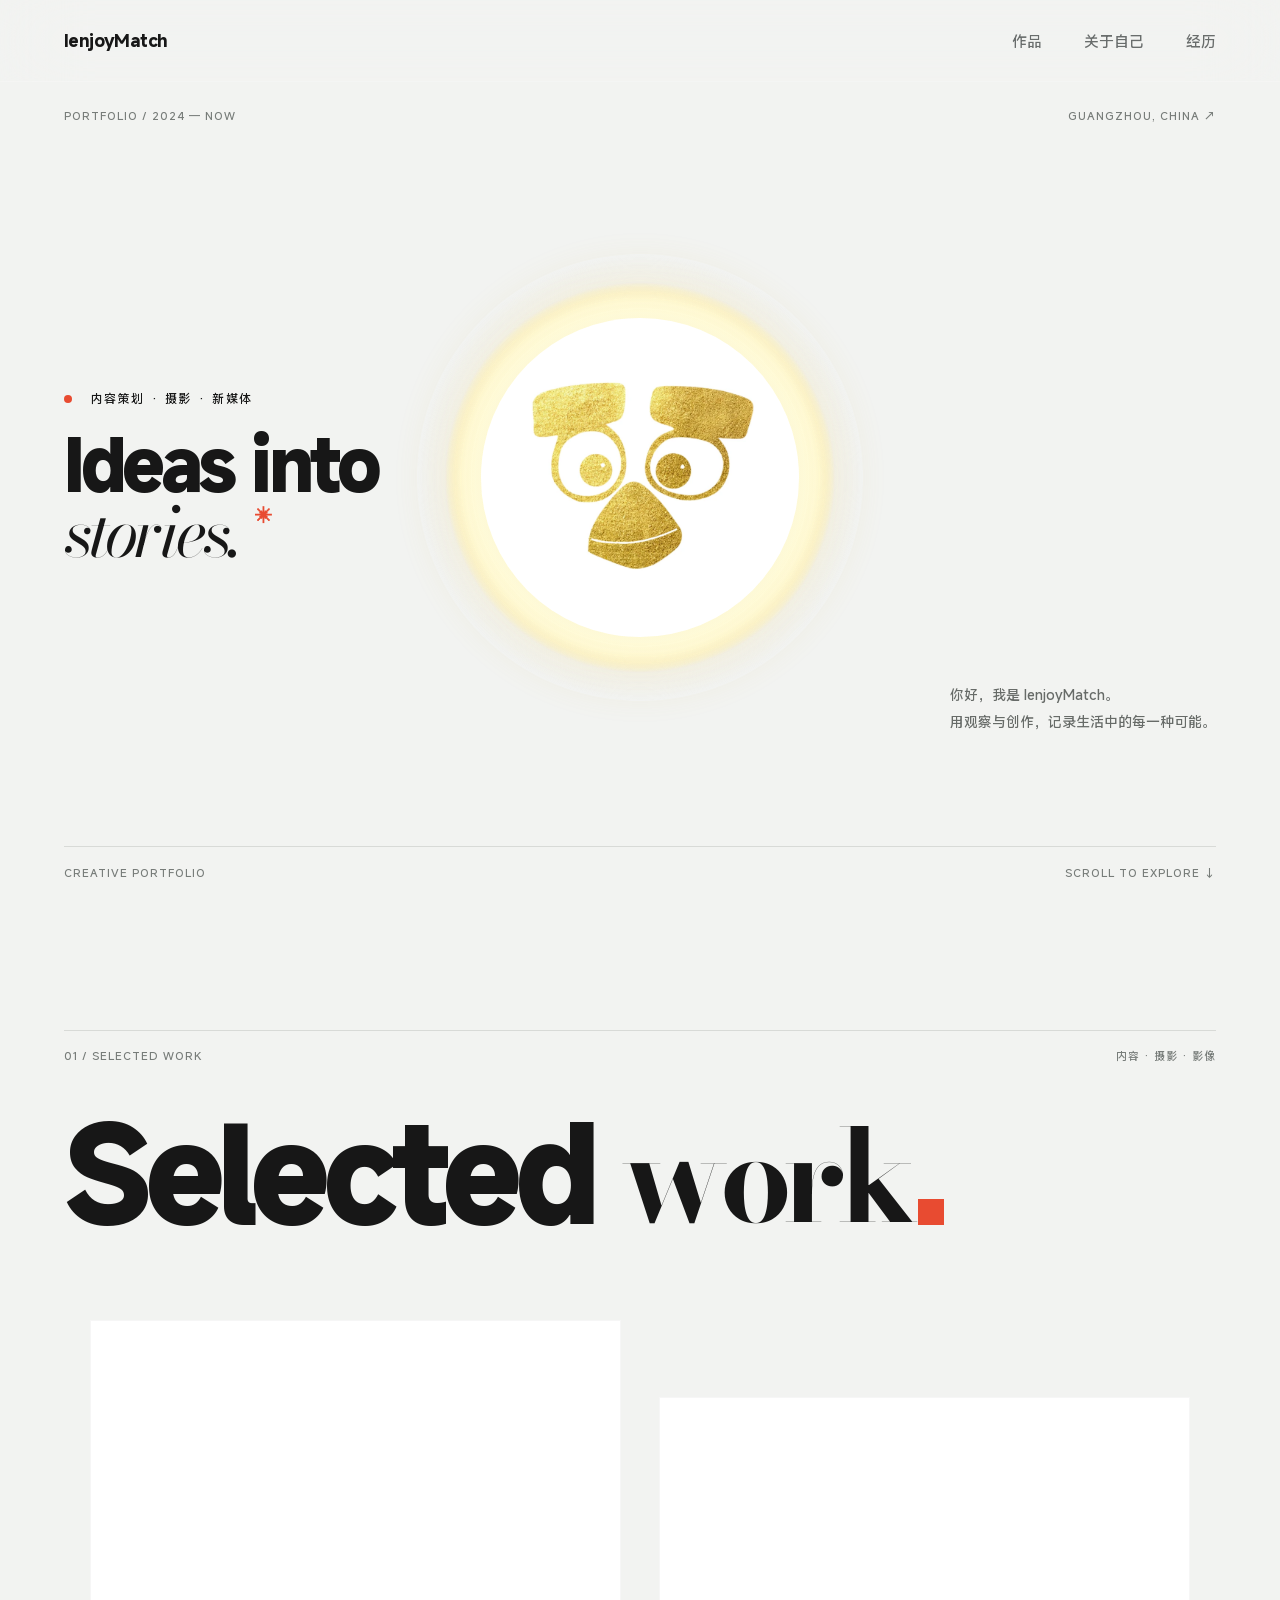
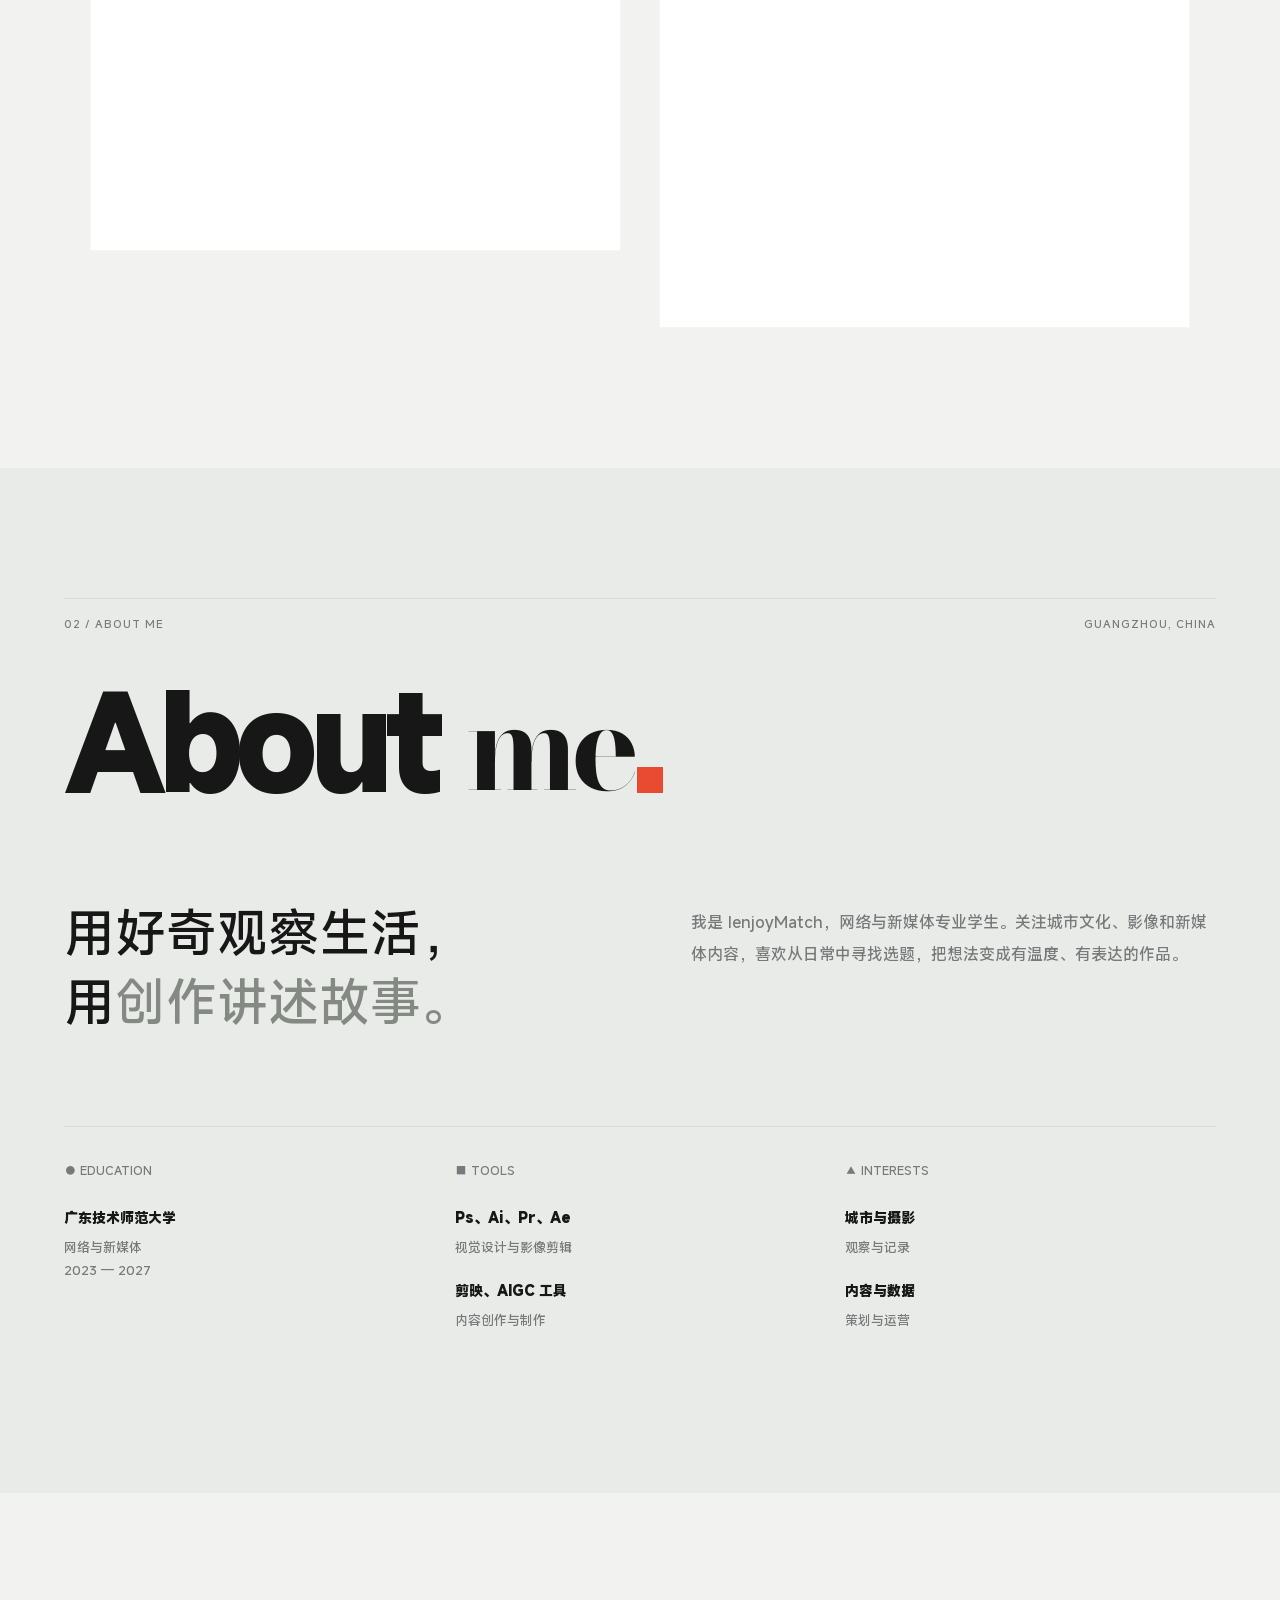
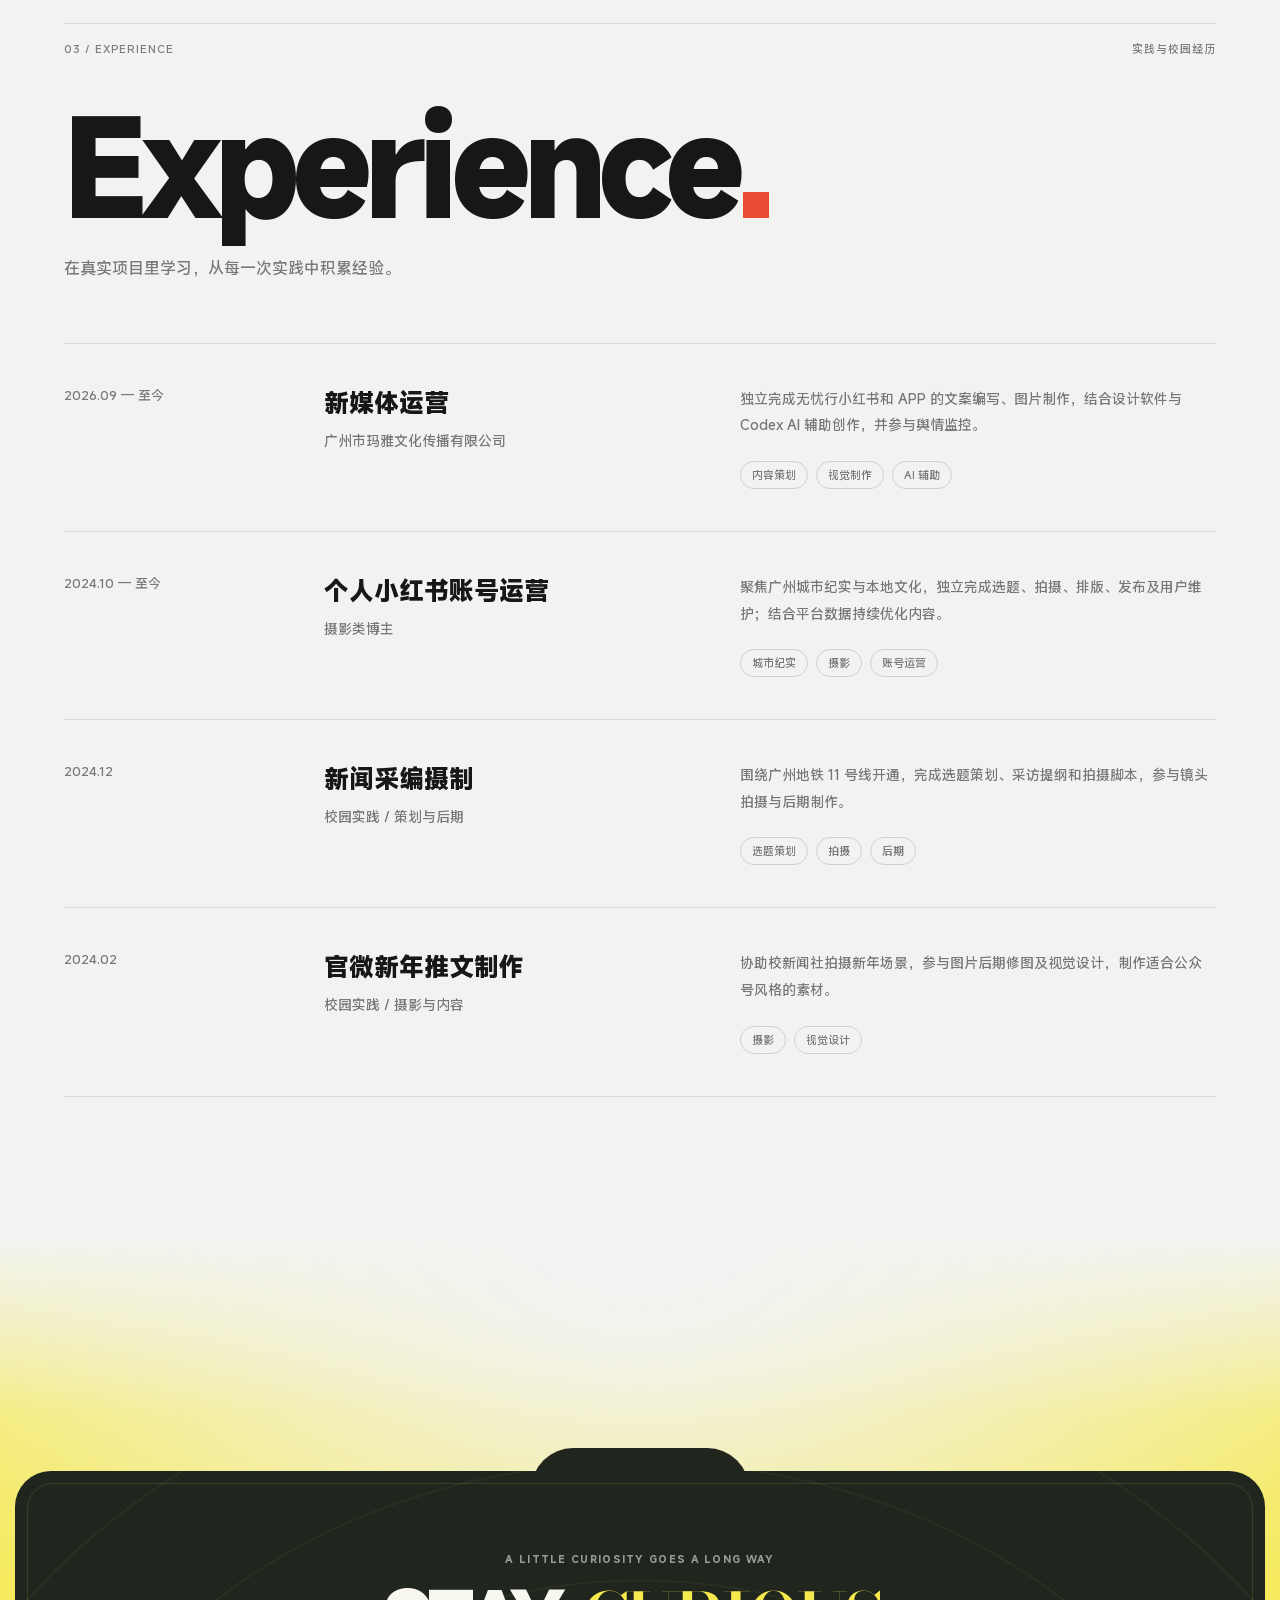
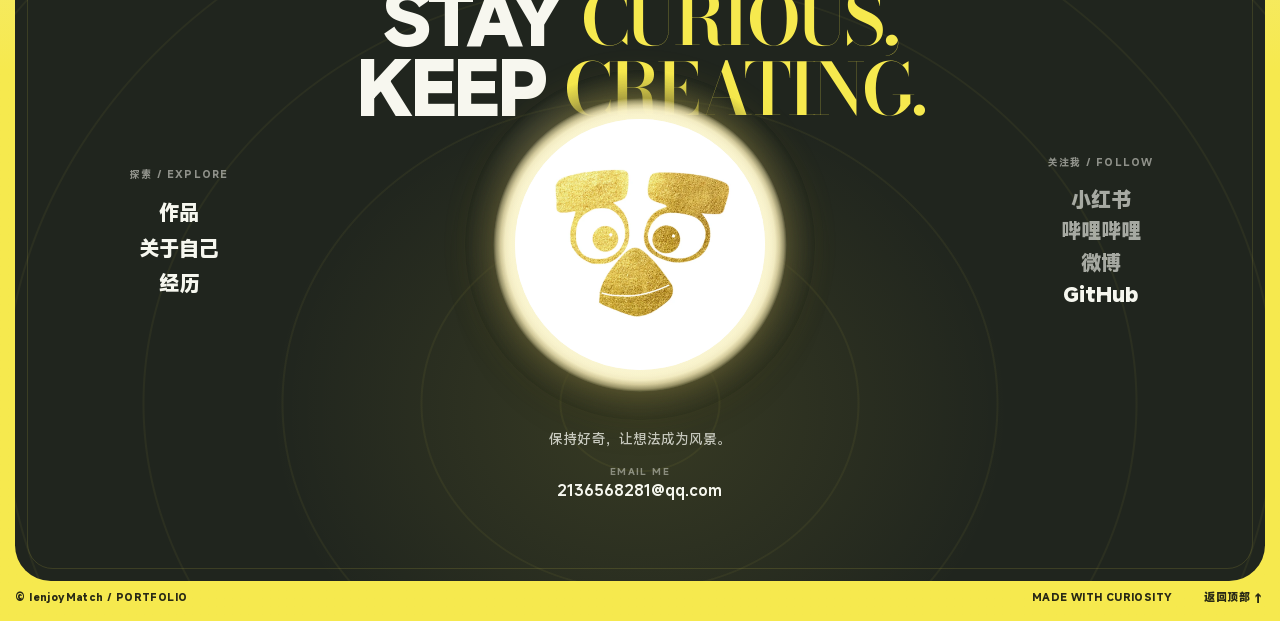
==== index.html @ 7505634a "Redesign postcard footer and soften portrait ripples" ====
<!doctype html><html lang="zh-CN"><head><meta charset="utf-8"><meta name="viewport" content="width=device-width,initial-scale=1"><meta name="description" content="IenjoyMatch 的个人作品与实践经历"><title>IenjoyMatch的个人小站</title><link rel="icon" type="image/png" href="avatar.png"><link rel="apple-touch-icon" href="avatar.png"><script src="settings.js?v=20261110-menu5"></script><link rel="stylesheet" href="style.css?v=20261112-footer1"><script defer src="nav.js?v=20261110-menu5"></script><script defer src="glass.js?v=20261110-menu5"></script><script defer src="portrait-hdr.js?v=20261112-ripple2"></script><script defer src="menu.js?v=20261111-dots1"></script><script defer src="lenis-1.3.26.min.js"></script><script defer src="wheel.js?v=20261112-lenis1"></script></head><body id="top">
<header class="nav"><a class="logo" href="#top" aria-label="IenjoyMatch，返回顶部"><span class="logo-roll" aria-hidden="true"><span class="logo-name"><i style="--i:0">I</i><i style="--i:1">e</i><i style="--i:2">n</i><i style="--i:3">j</i><i style="--i:4">o</i><i style="--i:5">y</i><i style="--i:6">M</i><i style="--i:7">a</i><i style="--i:8">t</i><i style="--i:9">c</i><i style="--i:10">h</i></span><span class="logo-return"><svg class="logo-arrow" style="--i:0" viewBox="0 0 12 14" aria-hidden="true"><path d="M6 13V1.5M1.5 6 6 1.5 10.5 6"/></svg><span><i style="--i:0">回</i><i style="--i:1">到</i><i style="--i:2">顶</i><i style="--i:3">部</i></span></span></span></a><nav aria-label="主导航"><a href="#work">作品</a><a href="#about">关于自己</a><a href="#experience">经历</a></nav></header>
<main><section class="hero wrap">
  <div class="hero-top"><span>PORTFOLIO / 2024 — NOW</span><span>GUANGZHOU, CHINA ↗</span></div>
  <div class="hero-stage">
    <div class="hero-copy"><div class="kicker"><i></i> 内容策划 · 摄影 · 新媒体</div><h1>Ideas into<br><em>stories.</em><span class="star">✳</span></h1></div>
    <div class="portrait hero-portrait"><span class="portrait-glass" aria-hidden="true"></span><span class="portrait-ring" aria-hidden="true"></span><div class="portrait-inner"><picture class="portrait-picture"><source srcset="avatar-display.webp" type="image/webp"><img src="avatar.png" width="1080" height="1080" fetchpriority="high" decoding="async" alt="IenjoyMatch 的金色头像"></picture></div></div>
    <div class="hero-bottom hero-side"><p>你好，我是 IenjoyMatch。<br>用观察与创作，记录生活中的每一种可能。</p></div>
  </div>
  <div class="hero-line"><span>CREATIVE PORTFOLIO</span><span>SCROLL TO EXPLORE ↓</span></div>
</section>
<section id="work" class="section wrap"><div class="section-index"><span>01 / SELECTED WORK</span><span>内容 · 摄影 · 影像</span></div><h2>Selected <em>work</em><span class="dot">.</span></h2><div class="work-grid" aria-label="作品展示区域"><div class="work-placeholder" aria-hidden="true"></div><div class="work-placeholder" aria-hidden="true"></div></div></section>
<section id="about" class="section about"><div class="wrap"><div class="section-index"><span>02 / ABOUT ME</span><span>GUANGZHOU, CHINA</span></div><h2>About <em>me</em><span class="dot">.</span></h2><div class="about-grid"><div class="about-copy"><h3>用好奇观察生活，<br>用<span>创作讲述故事。</span></h3><p>我是 IenjoyMatch，网络与新媒体专业学生。关注城市文化、影像和新媒体内容，喜欢从日常中寻找选题，把想法变成有温度、有表达的作品。</p><div class="facts"><div><h4>● EDUCATION</h4><strong>广东技术师范大学</strong><p>网络与新媒体<br>2023 — 2027</p></div><div><h4>■ TOOLS</h4><strong>Ps、Ai、Pr、Ae</strong><p>视觉设计与影像剪辑</p><strong>剪映、AIGC 工具</strong><p>内容创作与制作</p></div><div><h4>▲ INTERESTS</h4><strong>城市与摄影</strong><p>观察与记录</p><strong>内容与数据</strong><p>策划与运营</p></div></div></div></div></div></section>
<section id="experience" class="section wrap"><div class="section-index"><span>03 / EXPERIENCE</span><span>实践与校园经历</span></div><h2>Experience<span class="dot">.</span></h2><p class="section-intro">在真实项目里学习，从每一次实践中积累经验。</p><div class="experience-list"><article><div class="date">2026.09 — 至今</div><div><div class="exp-title"><h3>新媒体运营</h3><span>广州市玛雅文化传播有限公司</span></div><p>独立完成无忧行小红书和 APP 的文案编写、图片制作，结合设计软件与 Codex AI 辅助创作，并参与舆情监控。</p><div class="tags"><span>内容策划</span><span>视觉制作</span><span>AI 辅助</span></div></div></article><article><div class="date">2024.10 — 至今</div><div><div class="exp-title"><h3>个人小红书账号运营</h3><span>摄影类博主</span></div><p>聚焦广州城市纪实与本地文化，独立完成选题、拍摄、排版、发布及用户维护；结合平台数据持续优化内容。</p><div class="tags"><span>城市纪实</span><span>摄影</span><span>账号运营</span></div></div></article><article><div class="date">2024.12</div><div><div class="exp-title"><h3>新闻采编摄制</h3><span>校园实践 / 策划与后期</span></div><p>围绕广州地铁 11 号线开通，完成选题策划、采访提纲和拍摄脚本，参与镜头拍摄与后期制作。</p><div class="tags"><span>选题策划</span><span>拍摄</span><span>后期</span></div></div></article><article><div class="date">2024.02</div><div><div class="exp-title"><h3>官微新年推文制作</h3><span>校园实践 / 摄影与内容</span></div><p>协助校新闻社拍摄新年场景，参与图片后期修图及视觉设计，制作适合公众号风格的素材。</p><div class="tags"><span>摄影</span><span>视觉设计</span></div></div></article></div></section></main>
<footer class="site-footer" id="contact" aria-labelledby="footer-title">
  <div class="footer-panel">
    <div class="footer-card">
      <div class="footer-center">
        <p class="footer-eyebrow">A LITTLE CURIOSITY GOES A LONG WAY</p>
        <h2 id="footer-title" class="footer-quote">STAY <em>CURIOUS,</em><br>KEEP <em>CREATING.</em></h2>
        <div class="portrait footer-avatar"><span class="portrait-glass" aria-hidden="true"></span><span class="portrait-ring" aria-hidden="true"></span><div class="portrait-inner"><picture class="portrait-picture"><source srcset="avatar-display.webp" type="image/webp"><img src="avatar.png" width="1080" height="1080" loading="lazy" decoding="async" alt="IenjoyMatch 的金色鸟头像"></picture></div></div>
        <p class="footer-message">保持好奇，让想法成为风景。</p>
        <p class="footer-mail-label">EMAIL ME</p>
        <a class="footer-link footer-mail" href="mailto:2136568281@qq.com" aria-label="2136568281@qq.com"><span class="footer-roll" aria-hidden="true"><span class="footer-roll-current"><i style="--i:0">2</i><i style="--i:1">1</i><i style="--i:2">3</i><i style="--i:3">6</i><i style="--i:4">5</i><i style="--i:5">6</i><i style="--i:6">8</i><i style="--i:7">2</i><i style="--i:8">8</i><i style="--i:9">1</i><i style="--i:10">@</i><i style="--i:11">q</i><i style="--i:12">q</i><i style="--i:13">.</i><i style="--i:14">c</i><i style="--i:15">o</i><i style="--i:16">m</i></span><span class="footer-roll-next"><i style="--i:0">2</i><i style="--i:1">1</i><i style="--i:2">3</i><i style="--i:3">6</i><i style="--i:4">5</i><i style="--i:5">6</i><i style="--i:6">8</i><i style="--i:7">2</i><i style="--i:8">8</i><i style="--i:9">1</i><i style="--i:10">@</i><i style="--i:11">q</i><i style="--i:12">q</i><i style="--i:13">.</i><i style="--i:14">c</i><i style="--i:15">o</i><i style="--i:16">m</i></span></span></a>
      </div>
      <nav class="footer-pages footer-side" aria-label="页脚页面导航">
        <p class="footer-label">探索 / EXPLORE</p>
        <a class="footer-link " href="#work" aria-label="作品"><span class="footer-roll" aria-hidden="true"><span class="footer-roll-current"><i style="--i:0">作</i><i style="--i:1">品</i></span><span class="footer-roll-next"><i style="--i:0">作</i><i style="--i:1">品</i></span></span></a>
        <a class="footer-link " href="#about" aria-label="关于自己"><span class="footer-roll" aria-hidden="true"><span class="footer-roll-current"><i style="--i:0">关</i><i style="--i:1">于</i><i style="--i:2">自</i><i style="--i:3">己</i></span><span class="footer-roll-next"><i style="--i:0">关</i><i style="--i:1">于</i><i style="--i:2">自</i><i style="--i:3">己</i></span></span></a>
        <a class="footer-link " href="#experience" aria-label="经历"><span class="footer-roll" aria-hidden="true"><span class="footer-roll-current"><i style="--i:0">经</i><i style="--i:1">历</i></span><span class="footer-roll-next"><i style="--i:0">经</i><i style="--i:1">历</i></span></span></a>
      </nav>
      <div class="footer-social footer-side" aria-label="关注我">
        <p class="footer-label">关注我 / FOLLOW</p>
        <span class="footer-social-name">小红书</span>
        <span class="footer-social-name">哔哩哔哩</span>
        <span class="footer-social-name">微博</span>
        <a class="footer-link " href="https://github.com/IenjoyMatch" aria-label="GitHub"><span class="footer-roll" aria-hidden="true"><span class="footer-roll-current"><i style="--i:0">G</i><i style="--i:1">i</i><i style="--i:2">t</i><i style="--i:3">H</i><i style="--i:4">u</i><i style="--i:5">b</i></span><span class="footer-roll-next"><i style="--i:0">G</i><i style="--i:1">i</i><i style="--i:2">t</i><i style="--i:3">H</i><i style="--i:4">u</i><i style="--i:5">b</i></span></span></a>
      </div>
    </div>
  </div>
  <div class="footer-base"><span>© IenjoyMatch / PORTFOLIO</span><div class="footer-base-actions"><span>MADE WITH CURIOSITY</span><a class="footer-link footer-back" href="#top" aria-label="返回顶部"><span class="footer-roll" aria-hidden="true"><span class="footer-roll-current"><i style="--i:0">返</i><i style="--i:1">回</i><i style="--i:2">顶</i><i style="--i:3">部</i></span><span class="footer-roll-next"><i style="--i:0">返</i><i style="--i:1">回</i><i style="--i:2">顶</i><i style="--i:3">部</i></span></span><span aria-hidden="true">↑</span></a></div></div>
</footer>
<div class="mobile-menu" id="mobile-menu">
  <button class="back-top menu-trigger" type="button" aria-label="打开快捷菜单" aria-expanded="false" aria-controls="quick-actions"><svg class="quick-icon menu-dots" viewBox="0 0 28 28" aria-hidden="true" focusable="false"><circle class="menu-dot-top" cx="14" cy="7" r="1.8"/><circle class="menu-dot-middle" cx="14" cy="14" r="1.8"/><circle class="menu-dot-bottom" cx="14" cy="21" r="1.8"/></svg></button>
  <div class="quick-actions" id="quick-actions" role="group" aria-label="快捷功能" aria-hidden="true">
    <button class="back-top menu-action action-material" id="material-toggle" type="button" role="switch" aria-checked="true" aria-label="高级材质" tabindex="-1"><svg class="quick-icon material-icon" viewBox="0 0 28 28" aria-hidden="true" focusable="false"><g class="material-sparkles"><path d="M13.3 4.2c.7 4.5 2.4 6.3 6.8 7-4.4.7-6.1 2.5-6.8 7-.7-4.5-2.5-6.3-6.9-7 4.4-.7 6.2-2.5 6.9-7Z"/><path d="M21.5 4.6v3.2M19.9 6.2h3.2M6 19v4M4 21h4"/></g><path class="material-slash" d="M5.5 22.5 22.5 5.5"/></svg></button>
    <button class="back-top menu-action action-theme" id="theme-toggle" type="button" role="switch" aria-checked="false" aria-label="深色模式" tabindex="-1"><svg class="quick-icon theme-icon" viewBox="0 0 28 28" aria-hidden="true" focusable="false"><defs><mask id="theme-disc-mask" maskUnits="userSpaceOnUse" x="0" y="0" width="28" height="28"><rect x="0" y="0" width="28" height="28" fill="white" stroke="none"/><circle class="theme-cutout" cx="17.5" cy="10.5" r="6.3" fill="black" stroke="none"/></mask></defs><circle class="theme-disc" cx="14" cy="14" r="6.6" mask="url(#theme-disc-mask)"/><g class="theme-rays"><path d="M14 2.6v2.2M14 23.2v2.2M2.6 14h2.2M23.2 14h2.2M5.9 5.9l1.6 1.6M20.5 20.5l1.6 1.6M22.1 5.9l-1.6 1.6M7.5 20.5l-1.6 1.6"/></g></svg></button>
    <a class="back-top menu-action action-top" id="quick-top" href="#top" aria-label="返回顶部" tabindex="-1"><svg class="back-top-icon" viewBox="0 0 24 24" aria-hidden="true" focusable="false"><path class="back-top-icon-mark" d="M12 19V5.5M6.25 11.25 12 5.5l5.75 5.75"/></svg></a>
  </div>
</div></body></html>
---- style.css ----
:root{--ink:#171717;--muted:#777a7b;--paper:#f2f3f1;--line:#d8dad7;--accent:#e84b31}*{box-sizing:border-box}html{scroll-behavior:smooth}body{margin:0;color:var(--ink);background:var(--paper);font-family:Arial,'Microsoft YaHei',sans-serif;-webkit-font-smoothing:antialiased}a{color:inherit;text-decoration:none}.wrap{width:min(1400px,90%);margin:auto}.nav{height:82px;padding:0 5%;display:flex;align-items:center;justify-content:space-between;border-bottom:1px solid var(--line)}.logo{font-weight:900;font-size:25px;letter-spacing:-1px}.logo span,.dot{color:var(--accent)}.logo small{font-size:10px;letter-spacing:2px}.nav nav{display:flex;gap:42px;color:#696d6c;font-size:15px}.nav nav a:hover{color:var(--accent)}.hero{min-height:calc(100vh - 82px);display:flex;flex-direction:column;justify-content:space-between}.hero-top,.hero-line,.section-index{display:flex;justify-content:space-between;color:#777c79;font:11px/1.4 monospace;letter-spacing:1px}.hero-top{padding-top:27px}.hero-main{padding:60px 0}.kicker{font-size:14px;letter-spacing:3px}.kicker i{display:inline-block;width:8px;height:8px;background:var(--accent);border-radius:50%;margin-right:12px}.hero h1{font-size:clamp(76px,12vw,180px);line-height:.86;letter-spacing:-.075em;margin:35px 0;font-weight:800}.hero h1 em,h2 em,footer em{font-family:Georgia,serif;font-weight:400}.star{display:inline-block;color:var(--accent);font-size:.25em;vertical-align:top;margin:10px 0 0 35px}.hero-bottom{display:flex;justify-content:space-between;align-items:end}.hero-bottom p{line-height:1.9;color:#676b68}.scroll{font-size:13px;border-bottom:1px solid;padding-bottom:10px}.scroll span{margin-left:60px;font-size:20px}.hero-line{border-top:1px solid var(--line);padding:19px 0}.section{padding-top:130px;padding-bottom:140px;scroll-margin-top:20px}.section-index{border-top:1px solid var(--line);padding-top:18px}.section h2{font-size:clamp(68px,10vw,140px);letter-spacing:-.065em;line-height:1;margin:45px 0 24px}.section-intro{color:var(--muted);line-height:1.8;margin-bottom:60px}.projects{display:grid;grid-template-columns:1fr 1fr;gap:80px 28px}.art{height:clamp(280px,34vw,480px);padding:28px;display:flex;flex-direction:column;justify-content:space-between;overflow:hidden}.art-label,.art-foot{font:11px monospace;letter-spacing:1px}.art-city{background:#ced2c0;color:#303c32}.city-text{font-family:serif;font-size:clamp(70px,10vw,140px);line-height:.9;align-self:center}.city-text i{font-weight:normal;color:#f1f1e5}.art-metro{background:#e05b3e;color:#f5e9d9}.metro-circle{border:2px solid currentColor;border-radius:50%;width:220px;height:220px;align-self:center;display:flex;align-items:center;justify-content:center;gap:10px}.metro-circle span{font-size:100px;font-weight:bold;letter-spacing:-10px}.metro-circle small{font:10px monospace;line-height:1.4}.art-newyear{background:#e7d0ad;color:#8b3f31}.year-text{font-size:clamp(50px,7vw,100px);font-weight:900;letter-spacing:-5px;line-height:.8}.year-text i{font-family:Georgia;font-weight:400}.year-text span{font-size:35px;margin-left:20px}.art-content{background:#252a28;color:#dfe5cb}.content-text{font-size:clamp(50px,7vw,100px);font-weight:900;letter-spacing:-5px;line-height:.9}.content-text i{font-family:Georgia;font-weight:400}.content-text span{color:#e6a740;font-size:50px}.project-meta{display:flex;justify-content:space-between;margin-top:21px;font:11px monospace;color:var(--muted)}.project h3{font-size:24px;margin:16px 0 8px}.project p,.note{color:var(--muted);font-size:14px;line-height:1.8}.note{margin-top:45px}.about{background:#e9ebe8}.about-grid{display:grid;grid-template-columns:38% 1fr;gap:8%;margin-top:95px}.portrait{position:relative;isolation:isolate;width:min(100%,380px);aspect-ratio:1;border-radius:50%;background:transparent;padding:25px}.portrait-inner{overflow:hidden;border-radius:50%;width:100%;height:100%;background:white}.portrait img{width:100%;height:100%;object-fit:cover}.about-copy h3{font-size:clamp(31px,4vw,58px);font-weight:400;line-height:1.35;margin:0}.about-copy h3 span{color:#858984}.about-copy>p{color:var(--muted);line-height:2;margin:35px 0 65px;max-width:700px}.facts{border-top:1px solid var(--line);padding-top:35px;display:grid;grid-template-columns:repeat(3,1fr);gap:20px}.facts h4{font:12px monospace;color:var(--muted);margin:0 0 28px}.facts strong{font-size:14px}.facts p{font-size:13px;color:var(--muted);line-height:1.8;margin:8px 0 20px}.experience-list{border-top:1px solid var(--line)}.experience-list article{display:grid;grid-template-columns:25% 1fr;gap:20px;padding:36px 0;border-bottom:1px solid var(--line)}.date{color:var(--muted);font:13px monospace}.exp-title{display:flex;justify-content:space-between;gap:20px}.exp-title h3{font-size:25px;margin:0}.exp-title span{color:#777;font-size:14px}.experience-list p{max-width:750px;color:#777;line-height:1.9;font-size:14px}.tags{display:flex;gap:8px;flex-wrap:wrap}.tags span{border:1px solid #cdd0cc;border-radius:20px;padding:6px 11px;font-size:11px;color:#777}footer{background:#202321;color:#f2f3ed;padding:75px 0 25px}.footer-inner{display:flex;justify-content:space-between;align-items:end}.footer-inner>div>span{font:11px monospace;letter-spacing:1px;color:#a7aca5}.footer-inner h2{font-size:clamp(50px,7vw,100px);letter-spacing:-.06em;line-height:.95;margin:30px 0}.footer-right{color:#b6bbb5;font-size:14px;line-height:1.8}.footer-right a{display:inline-block;color:#fff;border-bottom:1px solid;margin:20px 0 30px}.footer-bottom{border-top:1px solid #4d514e;padding-top:22px;display:flex;justify-content:space-between;font:10px monospace;color:#969d97}.back-top{position:fixed;right:25px;bottom:25px;width:52px;height:52px;border-radius:50%;background:#202321;color:white;display:grid;place-items:center;font-size:23px;box-shadow:0 4px 18px #0002;z-index:3}.back-top:hover{background:var(--accent)}@media(max-width:700px){.nav{height:70px}.nav nav{gap:20px;font-size:13px}.logo small{display:none}.hero{min-height:calc(85vh - 70px)}.hero-top span:last-child,.hero-line span:last-child{display:none}.hero h1{font-size:clamp(70px,15vw,110px)}.hero-bottom{align-items:start;gap:20px}.scroll span{margin-left:15px}.section{padding:80px 0}.section h2{margin:35px 0 20px}.projects{grid-template-columns:1fr;gap:50px}.art{height:330px}.about-grid{grid-template-columns:1fr;gap:60px;margin-top:60px}.portrait{width:260px}.facts{grid-template-columns:1fr 1fr}.experience-list article{grid-template-columns:1fr}.exp-title{display:block}.exp-title span{display:block;margin-top:10px}.footer-inner{display:block}.footer-right{margin-top:40px}.back-top{width:46px;height:46px;right:18px;bottom:18px}}@media(prefers-reduced-motion:reduce){html{scroll-behavior:auto}}
.work-empty{min-height:240px;border-top:1px solid var(--line);border-bottom:1px solid var(--line);margin-top:65px}

/* Site-wide MiSans, including the small labels; display italics retain their serif face. */
@font-face{font-family:MiSans;src:url('MiSans-VF.ttf') format('truetype');font-weight:100 900;font-style:normal;font-display:swap}
body{font-family:MiSans,'Microsoft YaHei',sans-serif}
.hero-top,.hero-line,.section-index,.project-meta,.art-label,.art-foot,.facts h4,.date,.footer-inner>div>span,.footer-bottom{font-family:MiSans,'Microsoft YaHei',sans-serif}
.nav{position:sticky;top:0;z-index:10;background:rgba(242,243,241,.96)}
.logo{font-size:17px;font-weight:600;letter-spacing:-.035em;line-height:1}
.logo-roll{display:inline-grid;overflow:hidden;padding:3px 0 4px}
.logo-roll>span{grid-area:1/1;display:flex;align-items:center;white-space:nowrap}
.logo-roll i{display:inline-block;font-style:normal;transition:transform .6s cubic-bezier(.16,1,.3,1) calc(var(--i)*22ms)}
.logo-return{gap:.35em}
.logo-return i{transform:translateY(140%)}
.logo-return .logo-arrow{color:var(--accent);transform:translateY(190%)}
.logo:hover .logo-name i,.logo:focus-visible .logo-name i{transform:translateY(-140%)}
.logo:hover .logo-return i,.logo:focus-visible .logo-return i{transform:translateY(0)}
.logo:focus-visible{outline:2px solid var(--accent);outline-offset:5px}
@media(prefers-reduced-motion:reduce){.logo-roll i{transition:none}}
.logo-arrow{display:inline-block;width:.62em;height:.74em;margin-right:-.12em;fill:none;stroke:var(--accent);stroke-width:1.8;stroke-linecap:round;stroke-linejoin:round;transition:transform .6s cubic-bezier(.16,1,.3,1) calc(var(--i)*22ms)}
.logo:hover .logo-return .logo-arrow,.logo:focus-visible .logo-return .logo-arrow{transform:translateY(0)}
@media(prefers-reduced-motion:reduce){.logo-arrow{transition:none}}
/* Live, full-width backdrop glass; the navigation remains visible while scrolling. */
.nav{isolation:isolate;background:rgba(242,243,241,.24);border-bottom-color:rgba(255,255,255,.16);-webkit-backdrop-filter:blur(40px) saturate(1.2);backdrop-filter:blur(40px) saturate(1.2);transition:transform .6s cubic-bezier(.16,1,.3,1),background-color .3s ease,border-color .3s ease}
.nav::before{content:none}
.nav.nav-glass-busy{background:rgba(242,243,241,.42)}
.nav.nav-glass-dark{background:rgba(16,20,18,.32);border-bottom-color:rgba(255,255,255,.12)}
.nav.nav-glass-dark.nav-glass-busy{background:rgba(16,20,18,.48)}
.nav.nav-glass-dark .logo{color:#f5f7f3}
.nav.nav-glass-dark nav{color:rgba(245,247,243,.72)}
.nav.nav-glass-dark nav a:hover,.nav.nav-glass-dark nav a:focus-visible,.nav.nav-glass-dark nav a[aria-current="location"]{color:#fff}
.nav nav a{transition:color .3s ease}
.nav nav a:hover,.nav nav a:focus-visible,.nav nav a[aria-current="location"]{color:var(--ink)}
.nav nav a:focus-visible{outline:2px solid var(--accent);outline-offset:5px}
.logo{color:var(--ink)}
.logo span{color:inherit}
.section{scroll-margin-top:82px}
@media(max-width:700px){.section{scroll-margin-top:70px}}
@media(max-width:700px){.nav{-webkit-backdrop-filter:blur(32px) saturate(1.2);backdrop-filter:blur(32px) saturate(1.2)}}
@supports not ((backdrop-filter:blur(1px)) or (-webkit-backdrop-filter:blur(1px))){.nav,.nav.nav-glass-busy{background:rgba(242,243,241,.96)}.nav.nav-glass-dark,.nav.nav-glass-dark.nav-glass-busy{background:rgba(16,20,18,.96)}}
@media(prefers-reduced-motion:reduce){.nav,.nav::before,.nav nav a{transition:none}}
@media(max-width:700px){#experience h2{font-size:clamp(48px,16vw,68px)}}

/* A luminous inner wave and a persistent, softly blurred outer ring. */
.portrait{--portrait-outer-gap:28px;--portrait-ripple-scale:1.22;--portrait-ring-scale:1.07}
.portrait-glass{position:absolute;inset:calc(-1 * var(--portrait-outer-gap));z-index:-3;pointer-events:none;border-radius:50%;background:rgba(246,233,78,.045);-webkit-backdrop-filter:blur(40px) saturate(1.2);backdrop-filter:blur(40px) saturate(1.2);-webkit-mask-image:radial-gradient(circle closest-side,transparent 52%,rgba(0,0,0,.18) 60%,rgba(0,0,0,.9) 75%,rgba(0,0,0,.68) 82%,rgba(0,0,0,.4) 89%,rgba(0,0,0,.16) 96%,transparent 100%);mask-image:radial-gradient(circle closest-side,transparent 52%,rgba(0,0,0,.18) 60%,rgba(0,0,0,.9) 75%,rgba(0,0,0,.68) 82%,rgba(0,0,0,.4) 89%,rgba(0,0,0,.16) 96%,transparent 100%);animation:portrait-glass-breathe 4s ease-in-out infinite}
.portrait-ring{position:absolute;inset:0;z-index:-1;overflow:hidden;border-radius:50%;background:radial-gradient(circle,rgba(255,250,213,.96) 60%,rgba(250,231,158,.92) 78%,rgba(246,215,122,.68) 87%,rgba(246,215,122,.27) 95%,transparent 100%);-webkit-mask-image:radial-gradient(circle closest-side,#000 88%,rgba(0,0,0,.96) 92%,rgba(0,0,0,.78) 95%,rgba(0,0,0,.43) 98%,transparent 100%);mask-image:radial-gradient(circle closest-side,#000 88%,rgba(0,0,0,.96) 92%,rgba(0,0,0,.78) 95%,rgba(0,0,0,.43) 98%,transparent 100%);box-shadow:0 0 24px rgba(230,188,79,.18);animation:portrait-ring-breathe 4s ease-in-out infinite;pointer-events:none}
.portrait-ring::before{content:"";position:absolute;inset:0;border-radius:inherit;background:radial-gradient(circle closest-side,rgba(255,251,220,0) 70%,rgba(255,251,220,.05) 77%,rgba(255,251,220,.16) 82%,rgba(255,251,220,.32) 87%,rgba(255,251,220,.38) 91%,rgba(255,241,190,.24) 95%,rgba(255,241,190,.07) 99%,transparent 100%);animation:portrait-inner-wave 4s ease-out infinite;pointer-events:none}
.portrait-hdr{position:absolute;inset:0;width:100%;height:100%;border-radius:inherit;pointer-events:none}
.portrait-inner{position:absolute;inset:var(--portrait-inset,25px);width:auto;height:auto;z-index:0;animation:portrait-avatar-breathe 4s ease-in-out infinite}
.portrait-picture{display:block;width:100%;height:100%}
/* Lenis drives desktop scrolling; avoid a second browser smooth-scroll layer. */
html.lenis,html.lenis body{height:auto}
html.lenis{scroll-behavior:auto}
.portrait::before,.portrait::after{content:"";position:absolute;border-radius:50%;pointer-events:none}
.portrait::before{inset:calc(-1 * var(--portrait-outer-gap));z-index:-2;background:radial-gradient(circle closest-side,rgba(242,214,135,.23) 65%,rgba(242,214,135,.23) 74%,rgba(242,214,135,.18) 80%,rgba(242,214,135,.12) 86%,rgba(242,214,135,.055) 93%,transparent 100%);box-shadow:0 0 28px rgba(218,179,74,.07);animation:portrait-outer-breathe 4s ease-in-out infinite}
.portrait::after{inset:0;z-index:-2;background:radial-gradient(circle closest-side,transparent 55%,rgba(236,202,111,.04) 67%,rgba(236,202,111,.12) 78%,rgba(236,202,111,.07) 88%,transparent 100%);box-shadow:0 0 20px rgba(218,181,77,.14);opacity:0;animation:portrait-ripple 4s cubic-bezier(.2,.6,.25,1) infinite}
@keyframes portrait-ring-breathe{0%,100%{transform:scale(1);opacity:1}45%{transform:scale(var(--portrait-ring-scale));opacity:.94}}
@keyframes portrait-avatar-breathe{0%,100%{transform:scale(1)}45%{transform:scale(1.01)}}
@keyframes portrait-inner-wave{0%{transform:scale(.95);opacity:0}20%{opacity:.65}58%{opacity:.9}100%{transform:scale(1.16);opacity:0}}
@keyframes portrait-outer-breathe{0%,100%{transform:scale(1);opacity:.82}45%{transform:scale(1.015);opacity:1}}
@keyframes portrait-ripple{0%{opacity:0;transform:scale(.98)}20%{opacity:.65}100%{opacity:0;transform:scale(var(--portrait-ripple-scale))}}
@keyframes portrait-glass-breathe{0%,100%{transform:scale(.97);opacity:.72}45%{transform:scale(1.035);opacity:1}}
@media(max-width:700px){.portrait{--portrait-outer-gap:16px;--portrait-ripple-scale:1.12}}
@media(prefers-reduced-motion:reduce){.portrait::before{animation:none;opacity:.9}.portrait::after{animation:none;opacity:0}.portrait-ring,.portrait-ring::before,.portrait-inner,.portrait-glass{animation:none}.portrait-ring::before,.portrait-hdr{display:none}}

/* One circular, background-sampling surface; values are site-specific tuning. */
.back-top{display:none}
.is-phone .back-top{
  --glass-light-x:28%;--glass-light-y:20%;--glass-tint:rgba(247,250,247,.20);
  --glass-surface:var(--glass-tint);
  display:grid;width:52px;height:52px;right:calc(18px + env(safe-area-inset-right,0px));bottom:calc(18px + env(safe-area-inset-bottom,0px));
  color:#17241d;background:var(--glass-surface);border:1px solid transparent;isolation:isolate;overflow:visible;touch-action:manipulation;
  -webkit-backdrop-filter:blur(14px) brightness(1.12) saturate(1.2);backdrop-filter:blur(14px) brightness(1.12) saturate(1.2);
  box-shadow:0 6px 18px rgba(20,30,23,.14);
}
.is-phone .back-top:hover{background:var(--glass-surface)}
html.is-phone[data-theme="dark"] .back-top{--glass-tint:rgba(5,8,6,.52);color:#f7faf6}
.is-phone .back-top::before{
  content:"";position:absolute;inset:0;z-index:0;border-radius:inherit;pointer-events:none;
  background:conic-gradient(from 0deg,var(--glass-rim-0,transparent) 0deg,var(--glass-rim-1,transparent) 45deg,var(--glass-rim-2,transparent) 90deg,var(--glass-rim-3,transparent) 135deg,var(--glass-rim-4,transparent) 180deg,var(--glass-rim-5,transparent) 225deg,var(--glass-rim-6,transparent) 270deg,var(--glass-rim-7,transparent) 315deg,var(--glass-rim-0,transparent) 360deg);
  -webkit-backdrop-filter:saturate(1.5) brightness(1.12);backdrop-filter:saturate(1.5) brightness(1.12);
  -webkit-mask-image:radial-gradient(closest-side,transparent 91%,#000 95%,#000 97%,transparent 100%);
  mask-image:radial-gradient(closest-side,transparent 91%,#000 95%,#000 97%,transparent 100%);
}
.is-phone .back-top::after{
  content:"";position:absolute;inset:0;border-radius:inherit;pointer-events:none;z-index:1;opacity:0;mix-blend-mode:soft-light;
  background:radial-gradient(circle 25px at var(--glass-light-x) var(--glass-light-y),rgba(255,255,255,.42),transparent 80%);
  transition:opacity .2s ease,transform .24s cubic-bezier(.2,.8,.2,1);
}
.is-phone .back-top-icon{position:relative;z-index:2;width:32px;height:32px;fill:none;stroke-linecap:round;stroke-linejoin:round;transition:transform .24s cubic-bezier(.2,.8,.2,1)}
.is-phone .back-top-icon-mark{stroke:currentColor;stroke-width:2.25}
.is-phone .back-top.is-pressed::after,.is-phone .back-top.is-pressed .back-top-icon{transform:scale(.96)}
.is-phone .back-top.is-pressed::after{opacity:1}
.is-phone .back-top:focus-visible{outline:2px solid var(--accent);outline-offset:4px}
@supports ((backdrop-filter:url("#liquid-glass-lens")) or (-webkit-backdrop-filter:url("#liquid-glass-lens"))){
  .is-phone .back-top.glass-lens-ready{-webkit-backdrop-filter:blur(14px) brightness(1.12) saturate(1.2) url("#liquid-glass-lens");backdrop-filter:blur(14px) brightness(1.12) saturate(1.2) url("#liquid-glass-lens")}
}
@supports not ((backdrop-filter:blur(1px)) or (-webkit-backdrop-filter:blur(1px))){
  .is-phone .back-top,.is-phone .back-top:hover{background:rgba(245,248,244,.96);color:#17241d}
  html.is-phone[data-theme="dark"] .back-top,html.is-phone[data-theme="dark"] .back-top:hover{background:rgba(14,18,15,.97);color:#f7faf6}
  .is-phone .back-top::before{display:none}
}
@media(prefers-contrast:more){.is-phone .back-top,.is-phone .back-top:hover{background:rgba(250,252,249,.96);color:#17241d}html.is-phone[data-theme="dark"] .back-top,html.is-phone[data-theme="dark"] .back-top:hover{background:rgba(14,18,15,.97);color:#f7faf6}}
@media(prefers-reduced-motion:reduce){.is-phone .back-top::after,.is-phone .back-top-icon{transition:none}}

/* Dark appearance and the low-material alternative are applied before paint. */
html[data-theme="dark"]{color-scheme:dark;--ink:#f1f3ef;--muted:#aab2ac;--paper:#191d1b;--line:#404843;--accent:#f0775b}
html[data-theme="dark"] .about{background:#222724}
html[data-theme="dark"] .hero-top,html[data-theme="dark"] .hero-line,html[data-theme="dark"] .section-index,html[data-theme="dark"] .facts h4,html[data-theme="dark"] .date{color:#a3aca5}
html[data-theme="dark"] .hero-bottom p,html[data-theme="dark"] .about-copy>p,html[data-theme="dark"] .facts p,html[data-theme="dark"] .experience-list p,html[data-theme="dark"] .exp-title span,html[data-theme="dark"] .section-intro{color:#b0b9b2}
html[data-theme="dark"] .about-copy h3 span{color:#a7b0a9}
html[data-theme="dark"] .tags span{color:#bec6c0;border-color:#505b53}
html[data-theme="dark"] footer{background:#111512}
html[data-theme="dark"] .nav,html[data-theme="dark"] .nav.nav-glass-busy{background:rgba(18,23,20,.66);border-bottom-color:rgba(255,255,255,.10)}
html[data-theme="dark"] .nav .logo{color:#f4f6f2}
html[data-theme="dark"] .nav nav{color:rgba(244,246,242,.78)}
html[data-theme="dark"] .nav nav a:hover,html[data-theme="dark"] .nav nav a:focus-visible,html[data-theme="dark"] .nav nav a[aria-current="location"]{color:#fff}
html[data-material="off"] .nav,html[data-material="off"] .nav.nav-glass-busy,html[data-material="off"] .nav.nav-glass-dark{background:#f2f3f1;border-bottom-color:#d8dad7;-webkit-backdrop-filter:none;backdrop-filter:none}
html[data-theme="dark"][data-material="off"] .nav,html[data-theme="dark"][data-material="off"] .nav.nav-glass-busy,html[data-theme="dark"][data-material="off"] .nav.nav-glass-dark{background:#191e1b;border-bottom-color:#404843}
html[data-material="off"] .portrait-hdr{display:none}
html[data-material="off"] .portrait-glass{-webkit-backdrop-filter:none;backdrop-filter:none}

/* All three actions follow the same vertical spring curve in either direction. */
.mobile-menu{display:none}
.is-phone .mobile-menu{--menu-step:clamp(56px,calc((100vh - 150px) / 3),60px);--menu-duration:.56s;--menu-curve:cubic-bezier(.22,1.18,.36,1);display:block;position:fixed;right:calc(18px + env(safe-area-inset-right,0px));bottom:calc(18px + env(safe-area-inset-bottom,0px));width:52px;height:52px;z-index:30}
.is-phone .mobile-menu .back-top{position:absolute;right:0;bottom:0;margin:0;padding:0;cursor:pointer;-webkit-tap-highlight-color:transparent}
.is-phone .mobile-menu .menu-trigger{z-index:3}
.is-phone .mobile-menu .menu-action{z-index:2;opacity:0;pointer-events:none;transform:translate3d(0,0,0) scale(.62);transition:transform var(--menu-duration) var(--menu-curve),opacity .16s ease .52s}
.is-phone .mobile-menu.is-open .menu-action{opacity:1;pointer-events:auto;transform:translate3d(0,var(--menu-target),0) scale(1);transition:transform var(--menu-duration) var(--menu-curve),opacity .16s ease}
.action-top{--menu-target:calc(0px - var(--menu-step))}
.action-theme{--menu-target:calc(0px - var(--menu-step) - var(--menu-step))}
.action-material{--menu-target:calc(0px - var(--menu-step) - var(--menu-step) - var(--menu-step))}
.quick-icon{position:relative;z-index:2;width:28px;height:28px;fill:none;stroke:currentColor;stroke-width:1.9;stroke-linecap:round;stroke-linejoin:round;overflow:visible}
.menu-dots{fill:currentColor;stroke:none}
.material-sparkles,.theme-rays{transform-origin:14px 14px;transition:transform .5s cubic-bezier(.22,1,.36,1),opacity .35s ease}
.material-slash{opacity:0;stroke-dasharray:26;stroke-dashoffset:26;transition:stroke-dashoffset .32s ease,opacity .2s ease}
#material-toggle[aria-checked="false"] .material-sparkles{opacity:.55;transform:scale(.86) rotate(-12deg)}
#material-toggle[aria-checked="false"] .material-slash{opacity:1;stroke-dashoffset:0}
.theme-disc{fill:currentColor;stroke:none}
.theme-icon{transform:scale(1.7);transition:transform .55s cubic-bezier(.22,1,.36,1)}
#theme-toggle[aria-checked="true"] .theme-icon{transform:scale(1)}
.theme-cutout{transform:translate(0,0);transition:transform .55s cubic-bezier(.22,1,.36,1)}
.theme-rays{opacity:0;transform:scale(.55) rotate(-40deg)}
#theme-toggle[aria-checked="true"] .theme-cutout{transform:translate(12px,-12px)}
#theme-toggle[aria-checked="true"] .theme-rays{opacity:1;transform:scale(1) rotate(0)}
#material-toggle.is-changing .material-icon{animation:material-click .6s cubic-bezier(.22,1,.36,1)}
.is-phone .menu-action.is-returning .back-top-icon{animation:menu-arrow-rise .6s cubic-bezier(.22,1,.36,1)}
@keyframes material-click{0%,100%{transform:scale(1) rotate(0)}35%{transform:scale(.76) rotate(-16deg)}70%{transform:scale(1.16) rotate(9deg)}}
@keyframes menu-arrow-rise{0%,100%{transform:translateY(0)}40%,65%{transform:translateY(-8px)}85%{transform:translateY(2px)}}
/* Keep a simple live blur when the advanced material is switched off. */
html.is-phone[data-material="off"] .back-top,html.is-phone[data-material="off"] .back-top.glass-lens-ready{-webkit-backdrop-filter:blur(6px);backdrop-filter:blur(6px)}
html.is-phone[data-material="off"] .back-top::before,html.is-phone[data-material="off"] .back-top::after{display:none}
@media(prefers-reduced-motion:reduce){.is-phone .mobile-menu .menu-action,.is-phone .mobile-menu.is-open .menu-action,.material-sparkles,.material-slash,.theme-icon,.theme-cutout,.theme-rays{transition:none}#material-toggle.is-changing .material-icon,.is-phone .menu-action.is-returning .back-top-icon{animation:none}}


/* Editorial layout. MiSans remains the primary face; Bodoni Moda is reserved for display accents. */
@font-face{font-family:'Bodoni Moda';src:url('BodoniModa-VF.ttf') format('truetype');font-style:normal;font-weight:400 900;font-display:swap}
@font-face{font-family:'Bodoni Moda';src:url('BodoniModa-Italic-VF.ttf') format('truetype');font-style:italic;font-weight:400 900;font-display:swap}
.hero h1 em,footer em{font-family:'Bodoni Moda',Georgia,serif;font-style:italic;font-weight:400}
.section h2 em{font-family:'Bodoni Moda',Georgia,serif;font-style:normal;font-weight:700}
.hero-stage{display:grid;grid-template-columns:minmax(0,1fr) minmax(0,1.12fr) minmax(0,1fr);gap:clamp(18px,2.5vw,38px);align-items:center;flex:1;padding:50px 0 65px}
.hero-copy{min-width:0;position:relative;z-index:1}
.hero-copy .kicker{font-size:clamp(10px,.95vw,14px);letter-spacing:.15em;white-space:nowrap}
.hero h1{font-size:clamp(50px,5.4vw,86px);line-height:.95;letter-spacing:-.065em;margin:26px 0 0}
.hero .star{margin-left:clamp(10px,1.5vw,22px)}
.hero-portrait{--portrait-inset:clamp(24px,3vw,36px);width:min(100%,500px);padding:var(--portrait-inset);justify-self:center}
.hero-portrait img{display:block}
.hero-side{max-width:320px;justify-self:end;align-self:end;padding-bottom:clamp(15px,5vh,60px)}
.hero-side p{margin:0;font-size:14px}
.work-grid{display:grid;grid-template-columns:repeat(2,minmax(0,1fr));gap:clamp(20px,3vw,42px);max-width:1100px;margin:80px auto 0}
.work-placeholder{width:100%;aspect-ratio:1;align-self:start;background:#fff;border:1px solid rgba(0,0,0,.035)}
.work-placeholder:nth-child(2){margin-top:clamp(35px,6vw,80px)}
.about-grid{display:block;margin-top:clamp(60px,7vw,100px)}
.about-copy{display:grid;grid-template-columns:minmax(0,1fr) minmax(0,1fr);column-gap:clamp(45px,8vw,130px);align-items:start}
.about-copy>p{margin:8px 0 0;max-width:540px}
.facts{grid-column:1/-1;margin-top:clamp(60px,7vw,100px)}
.experience-list article{grid-template-columns:minmax(130px,.38fr) minmax(0,1.62fr);gap:clamp(24px,4vw,60px);padding:42px 0}
.experience-list article>div:nth-child(2){display:grid;grid-template-columns:minmax(190px,.85fr) minmax(0,1.15fr);column-gap:clamp(30px,5vw,80px);row-gap:22px}
.experience-list .exp-title{display:block;grid-column:1;grid-row:1/span 2}
.experience-list .exp-title span{display:block;margin-top:12px}
.experience-list p{grid-column:2;grid-row:1;margin:0}
.experience-list .tags{grid-column:2;grid-row:2;align-self:end}
@media(max-width:900px){
  .hero-stage{grid-template-columns:minmax(0,1fr) minmax(0,1fr);gap:32px}
  .hero-side{grid-column:1/-1;justify-self:end;align-self:start;padding-bottom:0}
  .experience-list article{grid-template-columns:minmax(115px,.35fr) minmax(0,1.65fr)}
  .experience-list article>div:nth-child(2){grid-template-columns:1fr;row-gap:18px}
  .experience-list .exp-title,.experience-list p,.experience-list .tags{grid-column:auto;grid-row:auto}
}
@media(max-width:700px){
  .hero{min-height:calc(100svh - 70px)}
  .hero-stage{display:flex;flex-direction:column;align-items:stretch;justify-content:center;gap:28px;padding:38px 0 48px}
  .hero-copy .kicker{font-size:11px;letter-spacing:.14em}
  .hero h1{font-size:clamp(57px,14vw,90px);margin:22px 0 0}
  .hero-portrait{--portrait-inset:25px;width:min(70vw,310px);height:min(70vw,310px);padding:var(--portrait-inset);align-self:center;flex:0 0 auto}
  .hero-side{align-self:flex-start;max-width:280px;padding:0}
  .hero-side p{font-size:13px}
  .work-grid{gap:16px;margin-top:50px}
  .work-placeholder:nth-child(2){margin-top:30px}
  .about-grid{margin-top:48px}
  .about-copy{grid-template-columns:1fr;gap:24px}
  .about-copy>p{margin:0}
  .facts{grid-column:auto;margin-top:28px}
  .experience-list article{grid-template-columns:1fr;gap:18px;padding:30px 0}
}

/* A postcard-like closing panel, framed by a warm transition from the page. */
footer.site-footer,html[data-theme="dark"] footer.site-footer{--footer-gold:#f6e94e;--footer-paper:#20251e;min-height:100svh;display:flex;flex-direction:column;justify-content:flex-end;gap:10px;padding:clamp(180px,26vh,320px) clamp(12px,1.2vw,30px) clamp(12px,1.2vw,18px);color:#f5f6ee;background:#f6e94e;background-image:radial-gradient(ellipse 58% 52% at 50% 0%,var(--paper) 10%,transparent 100%),linear-gradient(180deg,var(--paper) 0%,#f6e94e 44%,#f6e94e 100%)}
@supports (color:color-mix(in srgb,white,black)){
  footer.site-footer,html[data-theme="dark"] footer.site-footer{background-image:radial-gradient(ellipse 58% 52% at 50% 0%,var(--paper) 10%,transparent 100%),linear-gradient(180deg,var(--paper) 0%,color-mix(in srgb,var(--paper) 28%,#f6e94e) 18%,#f6e94e 44%,#f6e94e 100%)}
}
.footer-panel{position:relative;isolation:isolate;display:flex;flex:1}
.footer-panel::before{content:"";position:absolute;z-index:0;top:-23px;left:50%;width:clamp(140px,17vw,230px);height:48px;transform:translateX(-50%);border-radius:42px 42px 0 0;background:var(--footer-paper)}
.footer-card{position:relative;z-index:1;isolation:isolate;overflow:hidden;width:100%;min-height:clamp(620px,calc(100svh - 190px),850px);display:grid;grid-template-columns:minmax(135px,1fr) minmax(0,2.25fr) minmax(135px,1fr);grid-template-rows:1fr;gap:12px 24px;padding:clamp(40px,3.5vw,52px) clamp(25px,2.3vw,34px) clamp(25px,2.3vw,34px);border-radius:clamp(24px,2.8vw,40px);background:var(--footer-paper)}
.footer-card::before{content:"";position:absolute;inset:0;z-index:-2;pointer-events:none;background:radial-gradient(ellipse at 50% 76%,rgba(246,233,78,.11),transparent 42%),repeating-radial-gradient(ellipse at 50% 75%,transparent 0 78px,rgba(246,233,78,.05) 79px 80px,transparent 81px 139px)}
.footer-card::after{content:"";position:absolute;inset:12px;z-index:-1;pointer-events:none;border:1px solid rgba(246,233,78,.13);border-radius:clamp(17px,2vw,31px)}
.footer-center{grid-column:2;grid-row:1;align-self:center;min-width:0;display:flex;flex-direction:column;align-items:center;text-align:center;padding:0 0 12px}
.footer-eyebrow{margin:0;color:rgba(245,246,238,.57);font-size:10px;font-weight:600;letter-spacing:.13em}
.site-footer .footer-quote{position:relative;z-index:1;margin:18px 0 0;color:#f7f7ef;font-size:clamp(40px,5.6vw,86px);font-weight:750;letter-spacing:-.05em;line-height:.96;white-space:nowrap}
.site-footer .footer-quote em{font-family:'Bodoni Moda',Georgia,serif;font-style:normal;font-weight:600;color:var(--footer-gold);letter-spacing:-.05em}
.footer-avatar{--portrait-inset:clamp(18px,1.7vw,25px);position:relative;z-index:2;flex:0 0 auto;width:clamp(220px,23vw,320px);height:clamp(220px,23vw,320px);aspect-ratio:1;margin:-26px auto 0;padding:var(--portrait-inset);border-radius:50%;background:transparent;box-shadow:0 20px 45px rgba(0,0,0,.24),0 0 45px rgba(246,233,78,.1)}
.footer-avatar picture,.footer-avatar img{display:block;width:100%;height:100%;border-radius:50%}
.footer-avatar img{object-fit:cover}
.footer-message{margin:36px 0 0;color:rgba(245,246,238,.78);font-size:14px;line-height:1.5}
.footer-mail-label{margin:17px 0 2px;color:rgba(245,246,238,.45);font-size:9px;font-weight:600;letter-spacing:.15em}
.footer-side{grid-row:1;align-self:center;justify-self:stretch;display:flex;flex-direction:column;align-items:center;text-align:center;gap:7px;min-width:0}
.footer-pages{grid-column:1}
.footer-social{grid-column:3}
.footer-label{margin:0 0 12px;color:rgba(245,246,238,.52);font-size:10px;font-weight:600;letter-spacing:.12em;white-space:nowrap}
.footer-link,.footer-social-name{color:#f6f7ef;font-family:MiSans,'Microsoft YaHei',sans-serif;font-size:clamp(19px,1.6vw,25px);font-weight:700;line-height:1.18;white-space:nowrap}
.footer-link{display:inline-flex;align-items:center;gap:.3em;text-decoration:none}
.footer-link:focus-visible{outline:2px solid var(--footer-gold);outline-offset:5px;border-radius:2px}
.footer-social-name{color:rgba(246,247,239,.63)}
.footer-roll{display:inline-grid;overflow:hidden;padding:.08em 0 .13em}
.footer-roll>span{grid-area:1/1;display:flex;align-items:center;white-space:nowrap}
.footer-roll i{display:inline-block;font-style:normal;transition:transform .6s cubic-bezier(.16,1,.3,1) calc(var(--i)*22ms)}
.footer-roll-next i{transform:translateY(140%)}
@media(hover:hover){.footer-link:hover .footer-roll-current i{transform:translateY(-140%)}.footer-link:hover .footer-roll-next i{transform:translateY(0)}}
.footer-link:focus-visible .footer-roll-current i{transform:translateY(-140%)}
.footer-link:focus-visible .footer-roll-next i{transform:translateY(0)}
.footer-mail{font-size:clamp(14px,1.2vw,18px);font-weight:500;letter-spacing:0}
.footer-base{display:flex;justify-content:space-between;align-items:center;gap:18px;color:#282915;font-size:10px;font-weight:650;letter-spacing:.04em;line-height:1.4}
.footer-base-actions{display:flex;align-items:center;gap:clamp(16px,2.5vw,40px)}
.footer-back{color:#282915;font-size:11px;font-weight:700}
.footer-back:focus-visible{outline-color:#282915}
@media(max-width:760px){
  footer.site-footer,html[data-theme="dark"] footer.site-footer{padding:112px 12px 18px;gap:10px}
  .footer-panel::before{top:-17px;height:34px;width:130px;border-radius:28px 28px 0 0}
  .footer-card{min-height:0;grid-template-columns:repeat(2,minmax(0,1fr));grid-template-rows:auto auto;gap:20px 16px;padding:42px 24px 32px;border-radius:26px}
  .footer-card::after{inset:9px;border-radius:19px}
  .footer-center{grid-column:1/-1;grid-row:1;padding:2px 0 0}
  .footer-eyebrow{font-size:9px}
  .site-footer .footer-quote{font-size:clamp(32px,9.2vw,57px);margin-top:14px}
  .footer-avatar{--portrait-inset:16px;width:min(62vw,260px);height:min(62vw,260px);margin-top:-13px;padding:var(--portrait-inset)}
  .footer-message{font-size:13px;margin-top:30px}
  .footer-mail-label{margin-top:13px}
  .footer-side{grid-row:2;align-self:start;gap:5px}
  .footer-social{grid-column:2}
  .footer-label{font-size:9px;margin-bottom:7px}
  .footer-link,.footer-social-name{font-size:19px}
  .footer-mail{font-size:13px}
  .footer-base{font-size:9px;align-items:flex-end;padding-right:62px}
  .footer-base-actions{gap:12px}
  .footer-back{font-size:10px}
}
@media(max-width:480px){.footer-base-actions>span{display:none}}
@media(prefers-reduced-motion:reduce){.footer-roll i{transition:none}}
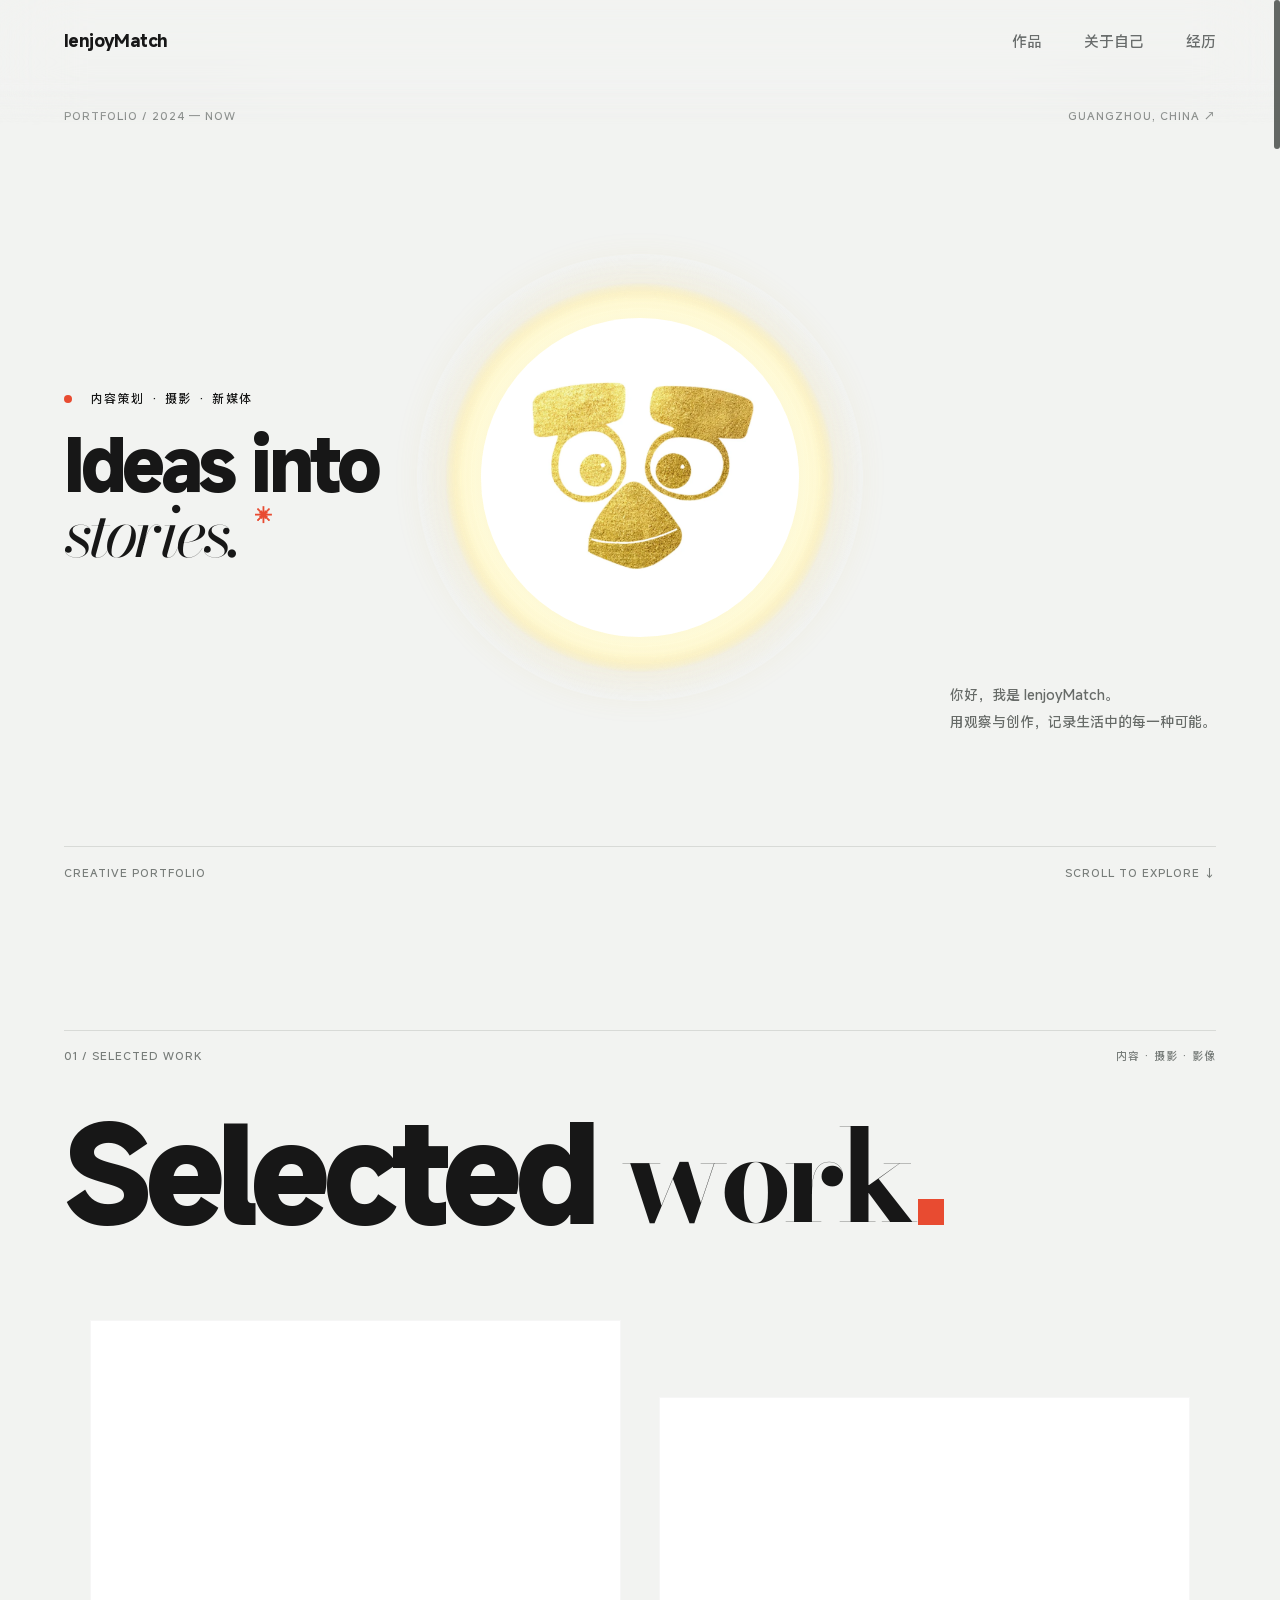
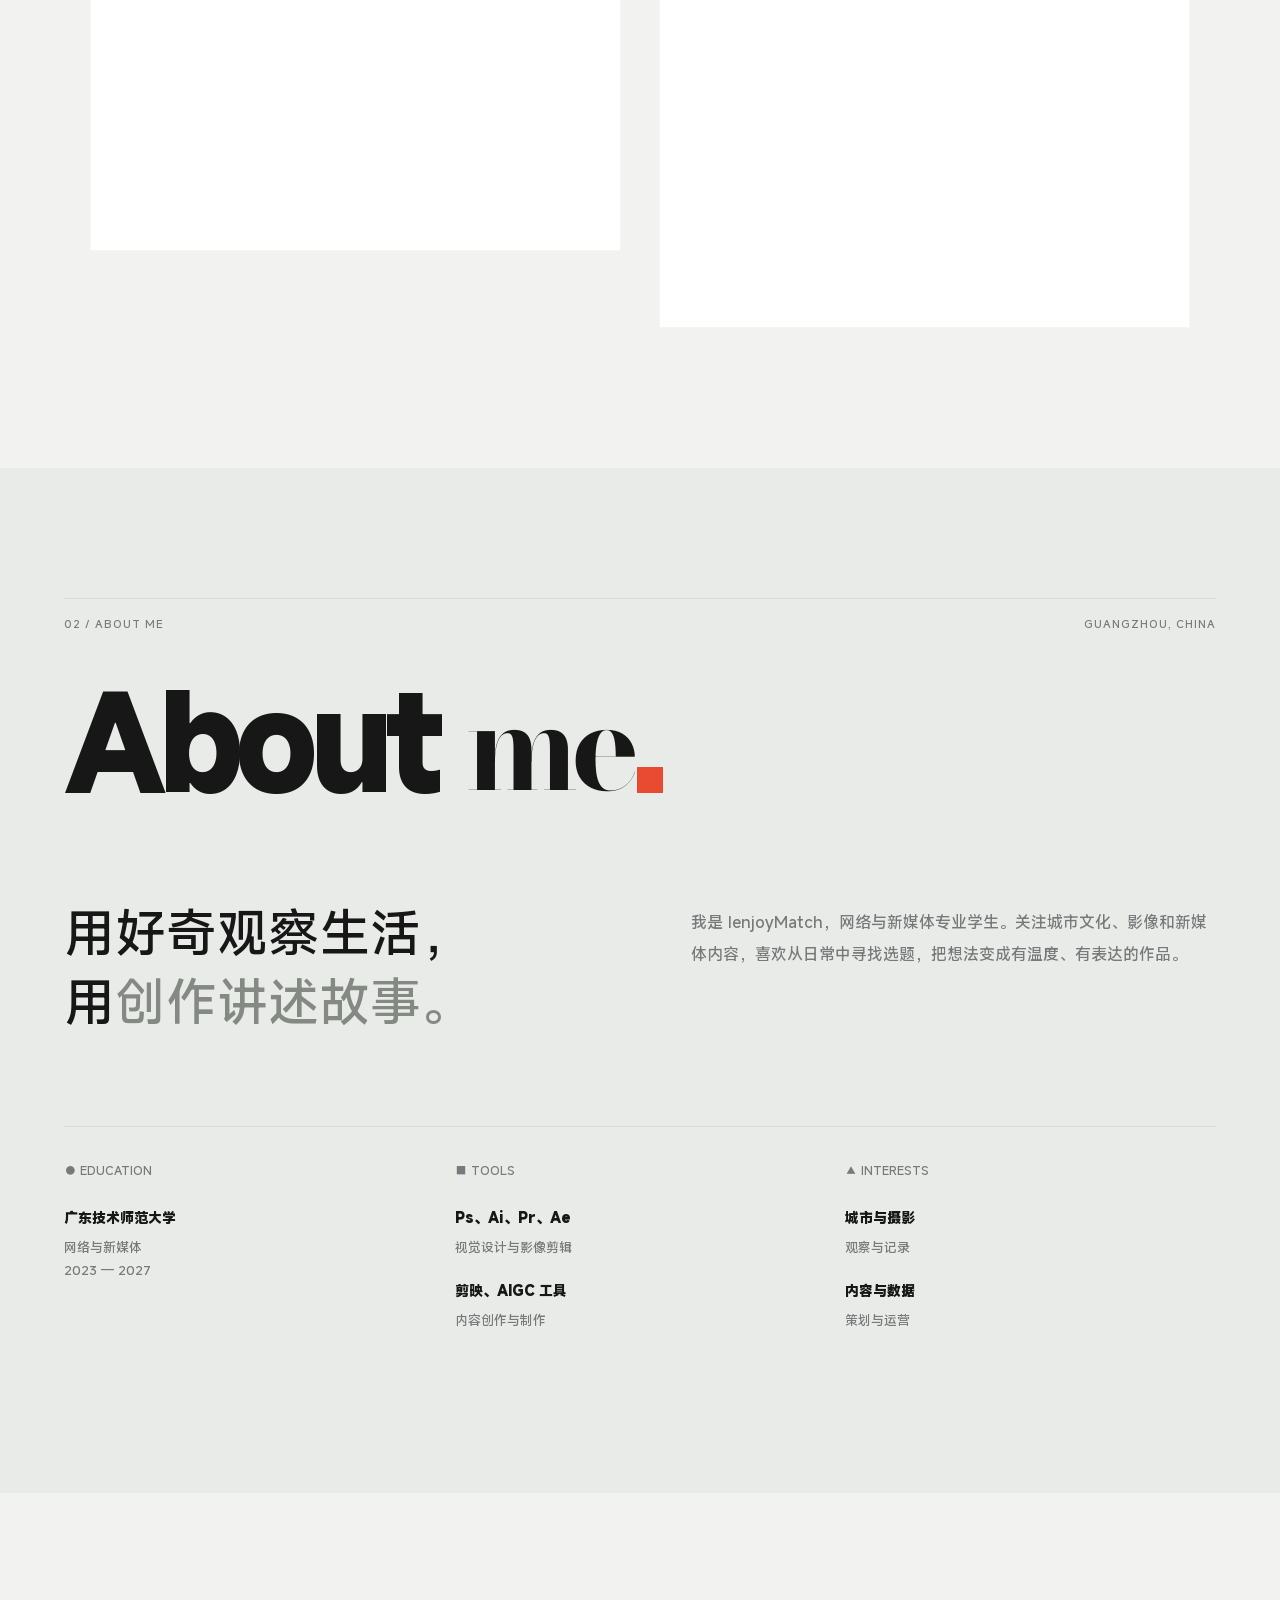
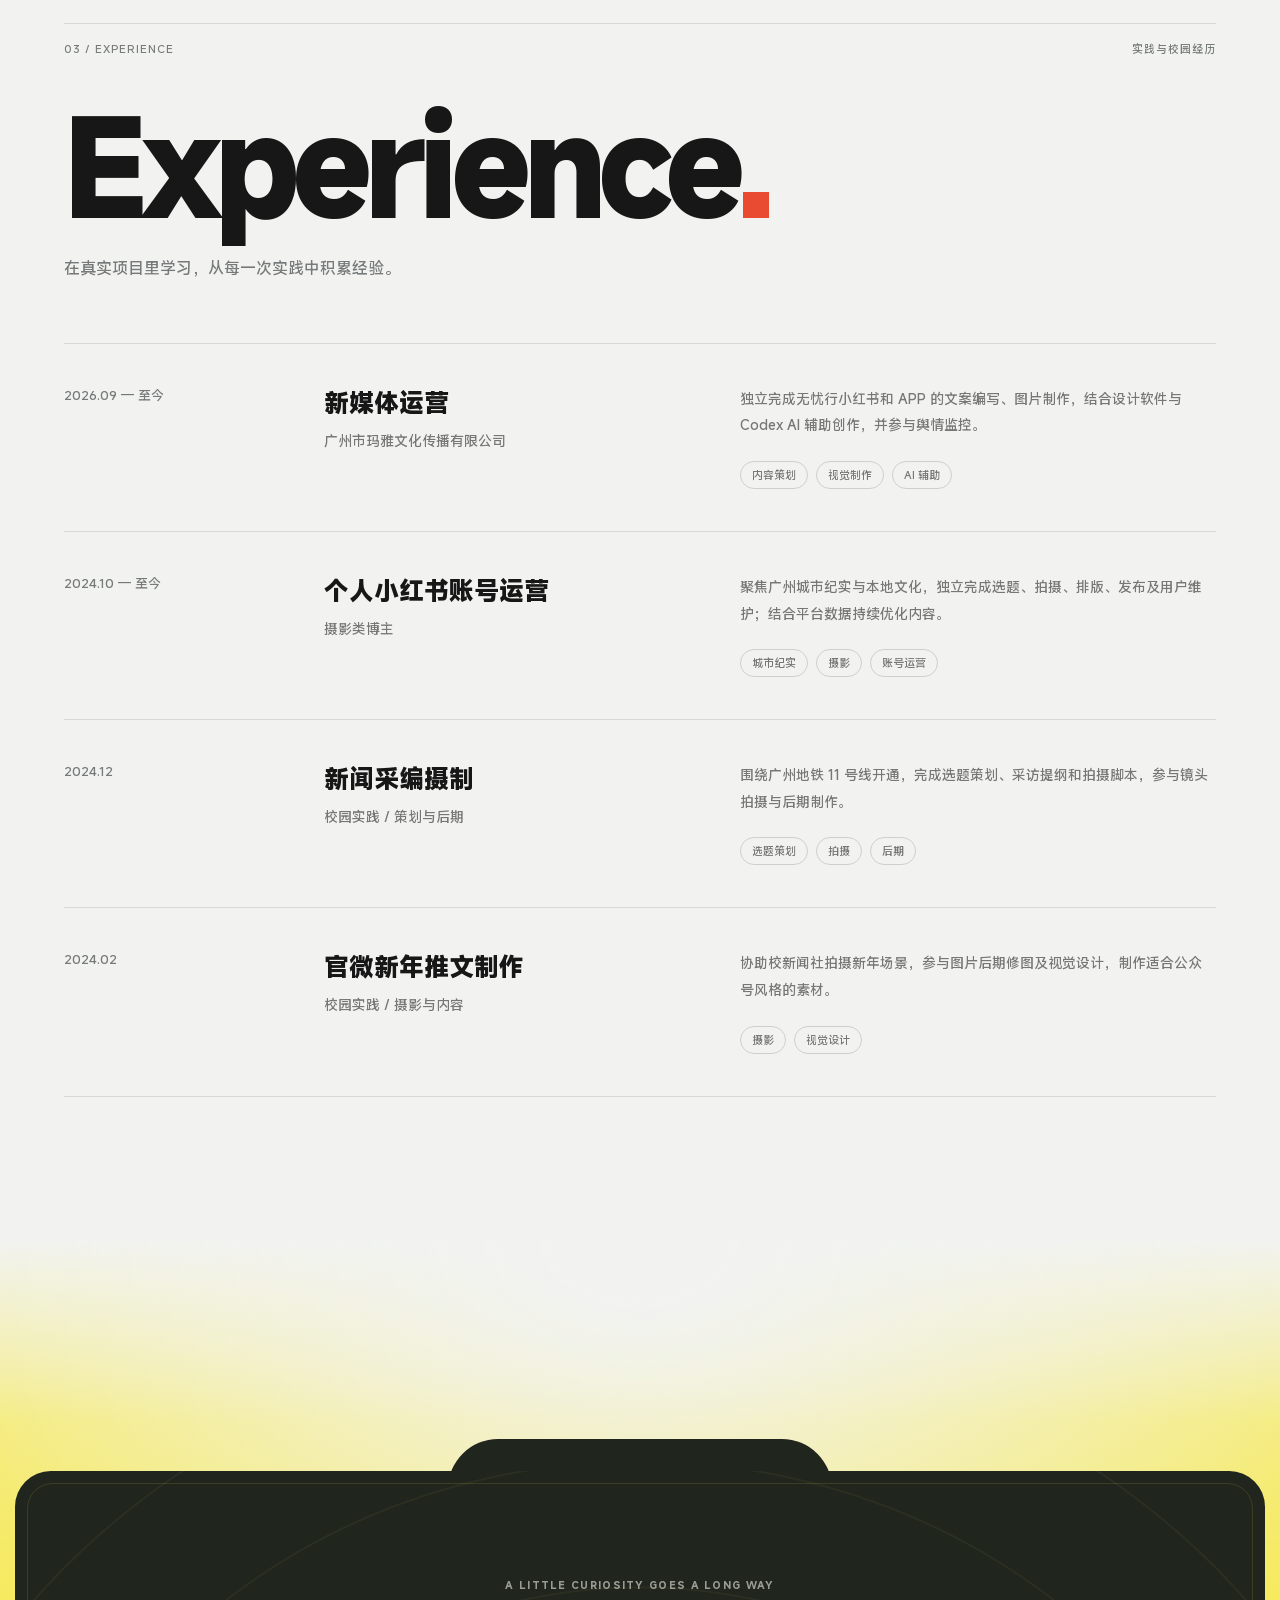
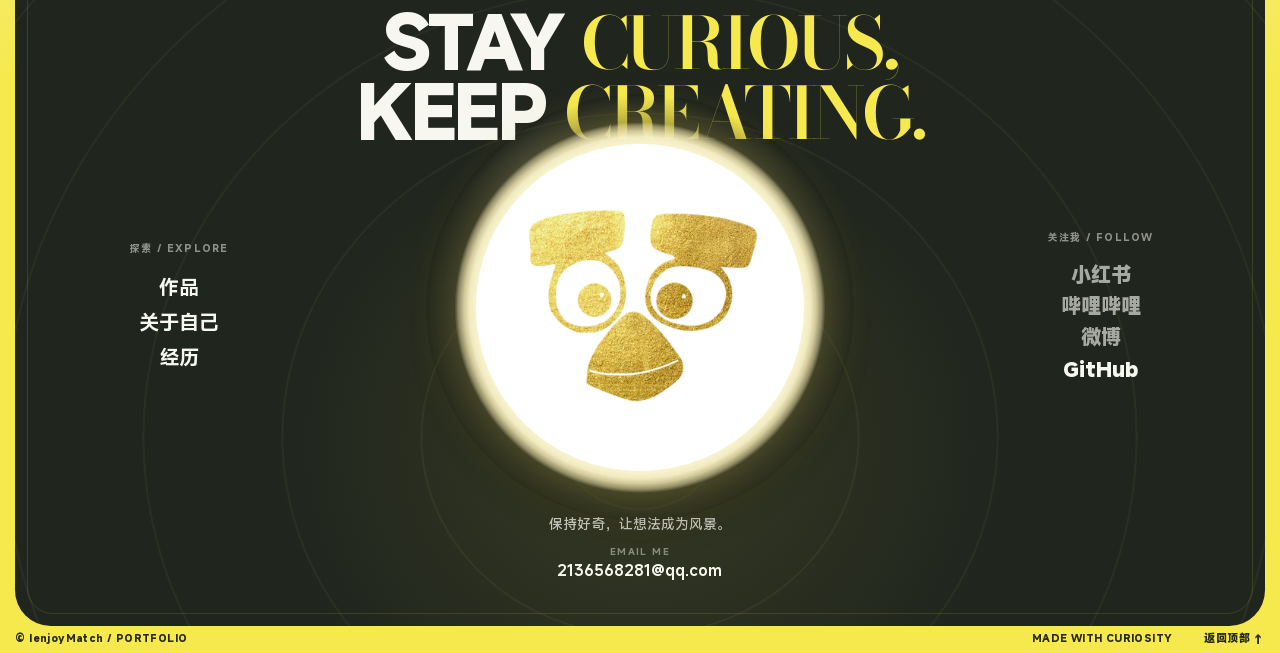
==== commit 2c86f86a: "Refine footer layout and add draggable scrollbar" ====
--- a/index.html
+++ b/index.html
@@ -1,5 +1,5 @@
-<!doctype html><html lang="zh-CN"><head><meta charset="utf-8"><meta name="viewport" content="width=device-width,initial-scale=1"><meta name="description" content="IenjoyMatch 的个人作品与实践经历"><title>IenjoyMatch的个人小站</title><link rel="icon" type="image/png" href="avatar.png"><link rel="apple-touch-icon" href="avatar.png"><script src="settings.js?v=20261110-menu5"></script><link rel="stylesheet" href="style.css?v=20261112-footer1"><script defer src="nav.js?v=20261110-menu5"></script><script defer src="glass.js?v=20261110-menu5"></script><script defer src="portrait-hdr.js?v=20261112-ripple2"></script><script defer src="menu.js?v=20261111-dots1"></script><script defer src="lenis-1.3.26.min.js"></script><script defer src="wheel.js?v=20261112-lenis1"></script></head><body id="top">
-<header class="nav"><a class="logo" href="#top" aria-label="IenjoyMatch，返回顶部"><span class="logo-roll" aria-hidden="true"><span class="logo-name"><i style="--i:0">I</i><i style="--i:1">e</i><i style="--i:2">n</i><i style="--i:3">j</i><i style="--i:4">o</i><i style="--i:5">y</i><i style="--i:6">M</i><i style="--i:7">a</i><i style="--i:8">t</i><i style="--i:9">c</i><i style="--i:10">h</i></span><span class="logo-return"><svg class="logo-arrow" style="--i:0" viewBox="0 0 12 14" aria-hidden="true"><path d="M6 13V1.5M1.5 6 6 1.5 10.5 6"/></svg><span><i style="--i:0">回</i><i style="--i:1">到</i><i style="--i:2">顶</i><i style="--i:3">部</i></span></span></span></a><nav aria-label="主导航"><a href="#work">作品</a><a href="#about">关于自己</a><a href="#experience">经历</a></nav></header>
+<!doctype html><html lang="zh-CN"><head><meta charset="utf-8"><meta name="viewport" content="width=device-width,initial-scale=1"><meta name="description" content="IenjoyMatch 的个人作品与实践经历"><title>IenjoyMatch的个人小站</title><link rel="icon" type="image/png" href="avatar.png"><link rel="apple-touch-icon" href="avatar.png"><script src="settings.js?v=20261110-menu5"></script><link rel="stylesheet" href="style.css?v=20261112-footer2"><script defer src="nav.js?v=20261110-menu5"></script><script defer src="glass.js?v=20261110-menu5"></script><script defer src="portrait-hdr.js?v=20261112-ripple2"></script><script defer src="menu.js?v=20261111-dots1"></script><script defer src="lenis-1.3.26.min.js"></script><script defer src="wheel.js?v=20261112-lenis1"></script><script defer src="scrollbar.js?v=20261112-scrollbar1"></script></head><body id="top">
+<header class="nav"><a class="logo" href="#top" aria-label="IenjoyMatch，返回顶部"><span class="logo-roll" aria-hidden="true"><span class="logo-name"><i style="--i:0">I</i><i style="--i:1">e</i><i style="--i:2">n</i><i style="--i:3">j</i><i style="--i:4">o</i><i style="--i:5">y</i><i style="--i:6">M</i><i style="--i:7">a</i><i style="--i:8">t</i><i style="--i:9">c</i><i style="--i:10">h</i></span><span class="logo-return"><svg class="logo-arrow" style="--i:0" viewBox="0 0 12 14" aria-hidden="true"><path d="M6 13V1.5M1.5 6 6 1.5 10.5 6"/></svg><span><i style="--i:0">回</i><i style="--i:1">到</i><i style="--i:2">顶</i><i style="--i:3">部</i></span></span></span></a><nav aria-label="主导航"><a href="#work">作品</a><a href="#about">关于自己</a><a href="#experience">经历</a></nav></header>
 <main><section class="hero wrap">
   <div class="hero-top"><span>PORTFOLIO / 2024 — NOW</span><span>GUANGZHOU, CHINA ↗</span></div>
   <div class="hero-stage">
@@ -8,10 +8,10 @@
     <div class="hero-bottom hero-side"><p>你好，我是 IenjoyMatch。<br>用观察与创作，记录生活中的每一种可能。</p></div>
   </div>
   <div class="hero-line"><span>CREATIVE PORTFOLIO</span><span>SCROLL TO EXPLORE ↓</span></div>
-</section>
-<section id="work" class="section wrap"><div class="section-index"><span>01 / SELECTED WORK</span><span>内容 · 摄影 · 影像</span></div><h2>Selected <em>work</em><span class="dot">.</span></h2><div class="work-grid" aria-label="作品展示区域"><div class="work-placeholder" aria-hidden="true"></div><div class="work-placeholder" aria-hidden="true"></div></div></section>
-<section id="about" class="section about"><div class="wrap"><div class="section-index"><span>02 / ABOUT ME</span><span>GUANGZHOU, CHINA</span></div><h2>About <em>me</em><span class="dot">.</span></h2><div class="about-grid"><div class="about-copy"><h3>用好奇观察生活，<br>用<span>创作讲述故事。</span></h3><p>我是 IenjoyMatch，网络与新媒体专业学生。关注城市文化、影像和新媒体内容，喜欢从日常中寻找选题，把想法变成有温度、有表达的作品。</p><div class="facts"><div><h4>● EDUCATION</h4><strong>广东技术师范大学</strong><p>网络与新媒体<br>2023 — 2027</p></div><div><h4>■ TOOLS</h4><strong>Ps、Ai、Pr、Ae</strong><p>视觉设计与影像剪辑</p><strong>剪映、AIGC 工具</strong><p>内容创作与制作</p></div><div><h4>▲ INTERESTS</h4><strong>城市与摄影</strong><p>观察与记录</p><strong>内容与数据</strong><p>策划与运营</p></div></div></div></div></div></section>
-<section id="experience" class="section wrap"><div class="section-index"><span>03 / EXPERIENCE</span><span>实践与校园经历</span></div><h2>Experience<span class="dot">.</span></h2><p class="section-intro">在真实项目里学习，从每一次实践中积累经验。</p><div class="experience-list"><article><div class="date">2026.09 — 至今</div><div><div class="exp-title"><h3>新媒体运营</h3><span>广州市玛雅文化传播有限公司</span></div><p>独立完成无忧行小红书和 APP 的文案编写、图片制作，结合设计软件与 Codex AI 辅助创作，并参与舆情监控。</p><div class="tags"><span>内容策划</span><span>视觉制作</span><span>AI 辅助</span></div></div></article><article><div class="date">2024.10 — 至今</div><div><div class="exp-title"><h3>个人小红书账号运营</h3><span>摄影类博主</span></div><p>聚焦广州城市纪实与本地文化，独立完成选题、拍摄、排版、发布及用户维护；结合平台数据持续优化内容。</p><div class="tags"><span>城市纪实</span><span>摄影</span><span>账号运营</span></div></div></article><article><div class="date">2024.12</div><div><div class="exp-title"><h3>新闻采编摄制</h3><span>校园实践 / 策划与后期</span></div><p>围绕广州地铁 11 号线开通，完成选题策划、采访提纲和拍摄脚本，参与镜头拍摄与后期制作。</p><div class="tags"><span>选题策划</span><span>拍摄</span><span>后期</span></div></div></article><article><div class="date">2024.02</div><div><div class="exp-title"><h3>官微新年推文制作</h3><span>校园实践 / 摄影与内容</span></div><p>协助校新闻社拍摄新年场景，参与图片后期修图及视觉设计，制作适合公众号风格的素材。</p><div class="tags"><span>摄影</span><span>视觉设计</span></div></div></article></div></section></main>
+</section>
+<section id="work" class="section wrap"><div class="section-index"><span>01 / SELECTED WORK</span><span>内容 · 摄影 · 影像</span></div><h2>Selected <em>work</em><span class="dot">.</span></h2><div class="work-grid" aria-label="作品展示区域"><div class="work-placeholder" aria-hidden="true"></div><div class="work-placeholder" aria-hidden="true"></div></div></section>
+<section id="about" class="section about"><div class="wrap"><div class="section-index"><span>02 / ABOUT ME</span><span>GUANGZHOU, CHINA</span></div><h2>About <em>me</em><span class="dot">.</span></h2><div class="about-grid"><div class="about-copy"><h3>用好奇观察生活，<br>用<span>创作讲述故事。</span></h3><p>我是 IenjoyMatch，网络与新媒体专业学生。关注城市文化、影像和新媒体内容，喜欢从日常中寻找选题，把想法变成有温度、有表达的作品。</p><div class="facts"><div><h4>● EDUCATION</h4><strong>广东技术师范大学</strong><p>网络与新媒体<br>2023 — 2027</p></div><div><h4>■ TOOLS</h4><strong>Ps、Ai、Pr、Ae</strong><p>视觉设计与影像剪辑</p><strong>剪映、AIGC 工具</strong><p>内容创作与制作</p></div><div><h4>▲ INTERESTS</h4><strong>城市与摄影</strong><p>观察与记录</p><strong>内容与数据</strong><p>策划与运营</p></div></div></div></div></div></section>
+<section id="experience" class="section wrap"><div class="section-index"><span>03 / EXPERIENCE</span><span>实践与校园经历</span></div><h2>Experience<span class="dot">.</span></h2><p class="section-intro">在真实项目里学习，从每一次实践中积累经验。</p><div class="experience-list"><article><div class="date">2026.09 — 至今</div><div><div class="exp-title"><h3>新媒体运营</h3><span>广州市玛雅文化传播有限公司</span></div><p>独立完成无忧行小红书和 APP 的文案编写、图片制作，结合设计软件与 Codex AI 辅助创作，并参与舆情监控。</p><div class="tags"><span>内容策划</span><span>视觉制作</span><span>AI 辅助</span></div></div></article><article><div class="date">2024.10 — 至今</div><div><div class="exp-title"><h3>个人小红书账号运营</h3><span>摄影类博主</span></div><p>聚焦广州城市纪实与本地文化，独立完成选题、拍摄、排版、发布及用户维护；结合平台数据持续优化内容。</p><div class="tags"><span>城市纪实</span><span>摄影</span><span>账号运营</span></div></div></article><article><div class="date">2024.12</div><div><div class="exp-title"><h3>新闻采编摄制</h3><span>校园实践 / 策划与后期</span></div><p>围绕广州地铁 11 号线开通，完成选题策划、采访提纲和拍摄脚本，参与镜头拍摄与后期制作。</p><div class="tags"><span>选题策划</span><span>拍摄</span><span>后期</span></div></div></article><article><div class="date">2024.02</div><div><div class="exp-title"><h3>官微新年推文制作</h3><span>校园实践 / 摄影与内容</span></div><p>协助校新闻社拍摄新年场景，参与图片后期修图及视觉设计，制作适合公众号风格的素材。</p><div class="tags"><span>摄影</span><span>视觉设计</span></div></div></article></div></section></main>
 <footer class="site-footer" id="contact" aria-labelledby="footer-title">
   <div class="footer-panel">
     <div class="footer-card">
@@ -39,12 +39,12 @@
     </div>
   </div>
   <div class="footer-base"><span>© IenjoyMatch / PORTFOLIO</span><div class="footer-base-actions"><span>MADE WITH CURIOSITY</span><a class="footer-link footer-back" href="#top" aria-label="返回顶部"><span class="footer-roll" aria-hidden="true"><span class="footer-roll-current"><i style="--i:0">返</i><i style="--i:1">回</i><i style="--i:2">顶</i><i style="--i:3">部</i></span><span class="footer-roll-next"><i style="--i:0">返</i><i style="--i:1">回</i><i style="--i:2">顶</i><i style="--i:3">部</i></span></span><span aria-hidden="true">↑</span></a></div></div>
-</footer>
-<div class="mobile-menu" id="mobile-menu">
-  <button class="back-top menu-trigger" type="button" aria-label="打开快捷菜单" aria-expanded="false" aria-controls="quick-actions"><svg class="quick-icon menu-dots" viewBox="0 0 28 28" aria-hidden="true" focusable="false"><circle class="menu-dot-top" cx="14" cy="7" r="1.8"/><circle class="menu-dot-middle" cx="14" cy="14" r="1.8"/><circle class="menu-dot-bottom" cx="14" cy="21" r="1.8"/></svg></button>
-  <div class="quick-actions" id="quick-actions" role="group" aria-label="快捷功能" aria-hidden="true">
-    <button class="back-top menu-action action-material" id="material-toggle" type="button" role="switch" aria-checked="true" aria-label="高级材质" tabindex="-1"><svg class="quick-icon material-icon" viewBox="0 0 28 28" aria-hidden="true" focusable="false"><g class="material-sparkles"><path d="M13.3 4.2c.7 4.5 2.4 6.3 6.8 7-4.4.7-6.1 2.5-6.8 7-.7-4.5-2.5-6.3-6.9-7 4.4-.7 6.2-2.5 6.9-7Z"/><path d="M21.5 4.6v3.2M19.9 6.2h3.2M6 19v4M4 21h4"/></g><path class="material-slash" d="M5.5 22.5 22.5 5.5"/></svg></button>
-    <button class="back-top menu-action action-theme" id="theme-toggle" type="button" role="switch" aria-checked="false" aria-label="深色模式" tabindex="-1"><svg class="quick-icon theme-icon" viewBox="0 0 28 28" aria-hidden="true" focusable="false"><defs><mask id="theme-disc-mask" maskUnits="userSpaceOnUse" x="0" y="0" width="28" height="28"><rect x="0" y="0" width="28" height="28" fill="white" stroke="none"/><circle class="theme-cutout" cx="17.5" cy="10.5" r="6.3" fill="black" stroke="none"/></mask></defs><circle class="theme-disc" cx="14" cy="14" r="6.6" mask="url(#theme-disc-mask)"/><g class="theme-rays"><path d="M14 2.6v2.2M14 23.2v2.2M2.6 14h2.2M23.2 14h2.2M5.9 5.9l1.6 1.6M20.5 20.5l1.6 1.6M22.1 5.9l-1.6 1.6M7.5 20.5l-1.6 1.6"/></g></svg></button>
-    <a class="back-top menu-action action-top" id="quick-top" href="#top" aria-label="返回顶部" tabindex="-1"><svg class="back-top-icon" viewBox="0 0 24 24" aria-hidden="true" focusable="false"><path class="back-top-icon-mark" d="M12 19V5.5M6.25 11.25 12 5.5l5.75 5.75"/></svg></a>
-  </div>
-</div></body></html>
+</footer>
+<div class="mobile-menu" id="mobile-menu">
+  <button class="back-top menu-trigger" type="button" aria-label="打开快捷菜单" aria-expanded="false" aria-controls="quick-actions"><svg class="quick-icon menu-dots" viewBox="0 0 28 28" aria-hidden="true" focusable="false"><circle class="menu-dot-top" cx="14" cy="7" r="1.8"/><circle class="menu-dot-middle" cx="14" cy="14" r="1.8"/><circle class="menu-dot-bottom" cx="14" cy="21" r="1.8"/></svg></button>
+  <div class="quick-actions" id="quick-actions" role="group" aria-label="快捷功能" aria-hidden="true">
+    <button class="back-top menu-action action-material" id="material-toggle" type="button" role="switch" aria-checked="true" aria-label="高级材质" tabindex="-1"><svg class="quick-icon material-icon" viewBox="0 0 28 28" aria-hidden="true" focusable="false"><g class="material-sparkles"><path d="M13.3 4.2c.7 4.5 2.4 6.3 6.8 7-4.4.7-6.1 2.5-6.8 7-.7-4.5-2.5-6.3-6.9-7 4.4-.7 6.2-2.5 6.9-7Z"/><path d="M21.5 4.6v3.2M19.9 6.2h3.2M6 19v4M4 21h4"/></g><path class="material-slash" d="M5.5 22.5 22.5 5.5"/></svg></button>
+    <button class="back-top menu-action action-theme" id="theme-toggle" type="button" role="switch" aria-checked="false" aria-label="深色模式" tabindex="-1"><svg class="quick-icon theme-icon" viewBox="0 0 28 28" aria-hidden="true" focusable="false"><defs><mask id="theme-disc-mask" maskUnits="userSpaceOnUse" x="0" y="0" width="28" height="28"><rect x="0" y="0" width="28" height="28" fill="white" stroke="none"/><circle class="theme-cutout" cx="17.5" cy="10.5" r="6.3" fill="black" stroke="none"/></mask></defs><circle class="theme-disc" cx="14" cy="14" r="6.6" mask="url(#theme-disc-mask)"/><g class="theme-rays"><path d="M14 2.6v2.2M14 23.2v2.2M2.6 14h2.2M23.2 14h2.2M5.9 5.9l1.6 1.6M20.5 20.5l1.6 1.6M22.1 5.9l-1.6 1.6M7.5 20.5l-1.6 1.6"/></g></svg></button>
+    <a class="back-top menu-action action-top" id="quick-top" href="#top" aria-label="返回顶部" tabindex="-1"><svg class="back-top-icon" viewBox="0 0 24 24" aria-hidden="true" focusable="false"><path class="back-top-icon-mark" d="M12 19V5.5M6.25 11.25 12 5.5l5.75 5.75"/></svg></a>
+  </div>
+</div><div id="page-scrollbar" class="page-scrollbar" role="scrollbar" aria-label="页面滚动条" aria-orientation="vertical" aria-controls="top" aria-valuemin="0" aria-valuemax="100" aria-valuenow="0" tabindex="0" hidden><span class="page-scrollbar-thumb" aria-hidden="true"></span></div></body></html>
--- a/style.css
+++ b/style.css
@@ -266,3 +266,67 @@
 }
 @media(max-width:480px){.footer-base-actions>span{display:none}}
 @media(prefers-reduced-motion:reduce){.footer-roll i{transition:none}}
+
+/* Keep the glass in its own feathered layer so navigation text stays sharp. */
+header.nav,header.nav.nav-glass-busy,header.nav.nav-glass-dark,header.nav.nav-glass-dark.nav-glass-busy,html[data-theme="dark"] header.nav,html[data-theme="dark"] header.nav.nav-glass-busy,html[data-material="off"] header.nav,html[data-material="off"] header.nav.nav-glass-busy,html[data-material="off"] header.nav.nav-glass-dark,html[data-theme="dark"][data-material="off"] header.nav,html[data-theme="dark"][data-material="off"] header.nav.nav-glass-busy,html[data-theme="dark"][data-material="off"] header.nav.nav-glass-dark{background:transparent;border-bottom-color:transparent;-webkit-backdrop-filter:none;backdrop-filter:none}
+header.nav{--nav-glass-tint:rgba(242,243,241,.24)}
+header.nav.nav-glass-busy{--nav-glass-tint:rgba(242,243,241,.42)}
+header.nav.nav-glass-dark{--nav-glass-tint:rgba(16,20,18,.32)}
+header.nav.nav-glass-dark.nav-glass-busy{--nav-glass-tint:rgba(16,20,18,.48)}
+html[data-theme="dark"] header.nav,html[data-theme="dark"] header.nav.nav-glass-busy{--nav-glass-tint:rgba(18,23,20,.66)}
+html[data-material="off"] header.nav,html[data-material="off"] header.nav.nav-glass-busy,html[data-material="off"] header.nav.nav-glass-dark{--nav-glass-tint:#f2f3f1}
+html[data-theme="dark"][data-material="off"] header.nav,html[data-theme="dark"][data-material="off"] header.nav.nav-glass-busy,html[data-theme="dark"][data-material="off"] header.nav.nav-glass-dark{--nav-glass-tint:#191e1b}
+header.nav::before{content:"";position:absolute;z-index:-1;inset:0 0 -44px;pointer-events:none;background:var(--nav-glass-tint);-webkit-backdrop-filter:blur(40px) saturate(1.2);backdrop-filter:blur(40px) saturate(1.2);-webkit-mask-image:linear-gradient(to bottom,#000 0%,#000 60%,rgba(0,0,0,.95) 67%,rgba(0,0,0,.7) 78%,rgba(0,0,0,.38) 89%,transparent 100%);mask-image:linear-gradient(to bottom,#000 0%,#000 60%,rgba(0,0,0,.95) 67%,rgba(0,0,0,.7) 78%,rgba(0,0,0,.38) 89%,transparent 100%);transition:background-color .3s ease}
+html[data-material="off"] header.nav::before{-webkit-backdrop-filter:none;backdrop-filter:none}
+@media(max-width:700px){header.nav::before{bottom:-34px;-webkit-backdrop-filter:blur(32px) saturate(1.2);backdrop-filter:blur(32px) saturate(1.2)}html[data-material="off"] header.nav::before{-webkit-backdrop-filter:none;backdrop-filter:none}}
+@supports not ((backdrop-filter:blur(1px)) or (-webkit-backdrop-filter:blur(1px))){header.nav{--nav-glass-tint:rgba(242,243,241,.96)}header.nav.nav-glass-dark,html[data-theme="dark"] header.nav{--nav-glass-tint:rgba(16,20,18,.96)}}
+@media(prefers-reduced-motion:reduce){header.nav::before{transition:none}}
+
+/* Each label's stagger spans the same 110 ms, regardless of character count. */
+.footer-roll i{transition-delay:calc(var(--i)*var(--footer-roll-step,22ms))}
+.footer-pages a[href="#work"],.footer-pages a[href="#experience"]{--footer-roll-step:110ms}
+.footer-pages a[href="#about"],.footer-back{--footer-roll-step:36.6667ms}
+.footer-social .footer-link{--footer-roll-step:22ms}
+.footer-mail{--footer-roll-step:6.875ms}
+.footer-pages .footer-link{font-weight:550}
+
+/* On wide screens the side columns share the avatar's grid row. */
+@media(min-width:761px){
+  footer.site-footer,html[data-theme="dark"] footer.site-footer{gap:6px;padding-bottom:clamp(6px,.5vw,10px)}
+  .footer-panel::before{top:-32px;width:clamp(230px,30vw,500px);height:64px;border-radius:50px 50px 0 0}
+  .footer-card{min-height:max(620px,calc(100svh - clamp(112px,13svh,136px) - 28px));grid-template-rows:minmax(0,1fr) auto auto auto auto auto auto minmax(0,.35fr);row-gap:0;padding-top:clamp(44px,5svh,64px);padding-bottom:clamp(12px,2.4svh,25px)}
+  .footer-center{display:contents}
+  .footer-eyebrow,.site-footer .footer-quote,.footer-avatar,.footer-message,.footer-mail-label,.footer-mail{grid-column:2;justify-self:center;text-align:center}
+  .footer-eyebrow{grid-row:2}
+  .site-footer .footer-quote{grid-row:3;margin:16px 0 -26px}
+  .footer-avatar{grid-row:4;width:clamp(240px,min(29vw,42svh),460px);height:clamp(240px,min(29vw,42svh),460px);margin:0 auto}
+  .footer-message{grid-row:5;margin:20px 0 0}
+  .footer-mail-label{grid-row:6;margin:12px 0 2px}
+  .footer-mail{grid-row:7}
+  .footer-side{grid-row:4;align-self:center}
+}
+@media(min-width:361px) and (max-width:760px){
+  .footer-card{min-height:calc(100svh - 125px);padding-top:44px}
+  .footer-avatar{width:min(68vw,280px);height:min(68vw,280px)}
+}
+@media(max-width:360px) and (max-height:700px){
+  .footer-card{gap:12px 16px;padding-top:28px;padding-bottom:20px}
+  .site-footer .footer-quote{font-size:30px;margin-top:10px}
+  .footer-avatar{width:min(58vw,185px);height:min(58vw,185px)}
+  .footer-message{margin-top:18px}
+  .footer-mail-label{margin-top:8px}
+}
+
+/* The desktop scrollbar floats above the page; its wider invisible track is draggable. */
+html.has-page-scrollbar{scrollbar-width:none;-ms-overflow-style:none}
+html.has-page-scrollbar::-webkit-scrollbar{width:0;height:0}
+.page-scrollbar[hidden]{display:none}
+.page-scrollbar{position:fixed;z-index:50;top:0;right:0;bottom:0;width:16px;cursor:pointer;touch-action:none;user-select:none;outline:none}
+.page-scrollbar-thumb{position:absolute;top:0;right:0;width:6px;min-height:48px;border-radius:999px;background:rgba(32,37,33,.68);transition:width .18s ease,background-color .18s ease;pointer-events:none}
+.page-scrollbar:hover .page-scrollbar-thumb,.page-scrollbar:focus-visible .page-scrollbar-thumb,.page-scrollbar.is-dragging .page-scrollbar-thumb{width:8px;background:rgba(32,37,33,.9)}
+html[data-theme="dark"] .page-scrollbar-thumb{background:rgba(246,248,244,.7)}
+html[data-theme="dark"] .page-scrollbar:hover .page-scrollbar-thumb,html[data-theme="dark"] .page-scrollbar:focus-visible .page-scrollbar-thumb,html[data-theme="dark"] .page-scrollbar.is-dragging .page-scrollbar-thumb{background:rgba(246,248,244,.95)}
+html[data-theme="dark"] .page-scrollbar.is-over-gold .page-scrollbar-thumb{background:rgba(32,37,33,.68)}
+html[data-theme="dark"] .page-scrollbar.is-over-gold:hover .page-scrollbar-thumb,html[data-theme="dark"] .page-scrollbar.is-over-gold:focus-visible .page-scrollbar-thumb,html[data-theme="dark"] .page-scrollbar.is-over-gold.is-dragging .page-scrollbar-thumb{background:rgba(32,37,33,.9)}
+html.is-dragging-page-scrollbar,html.is-dragging-page-scrollbar *{cursor:grabbing!important;user-select:none!important}
+@media(prefers-reduced-motion:reduce){.page-scrollbar-thumb{transition:none}}
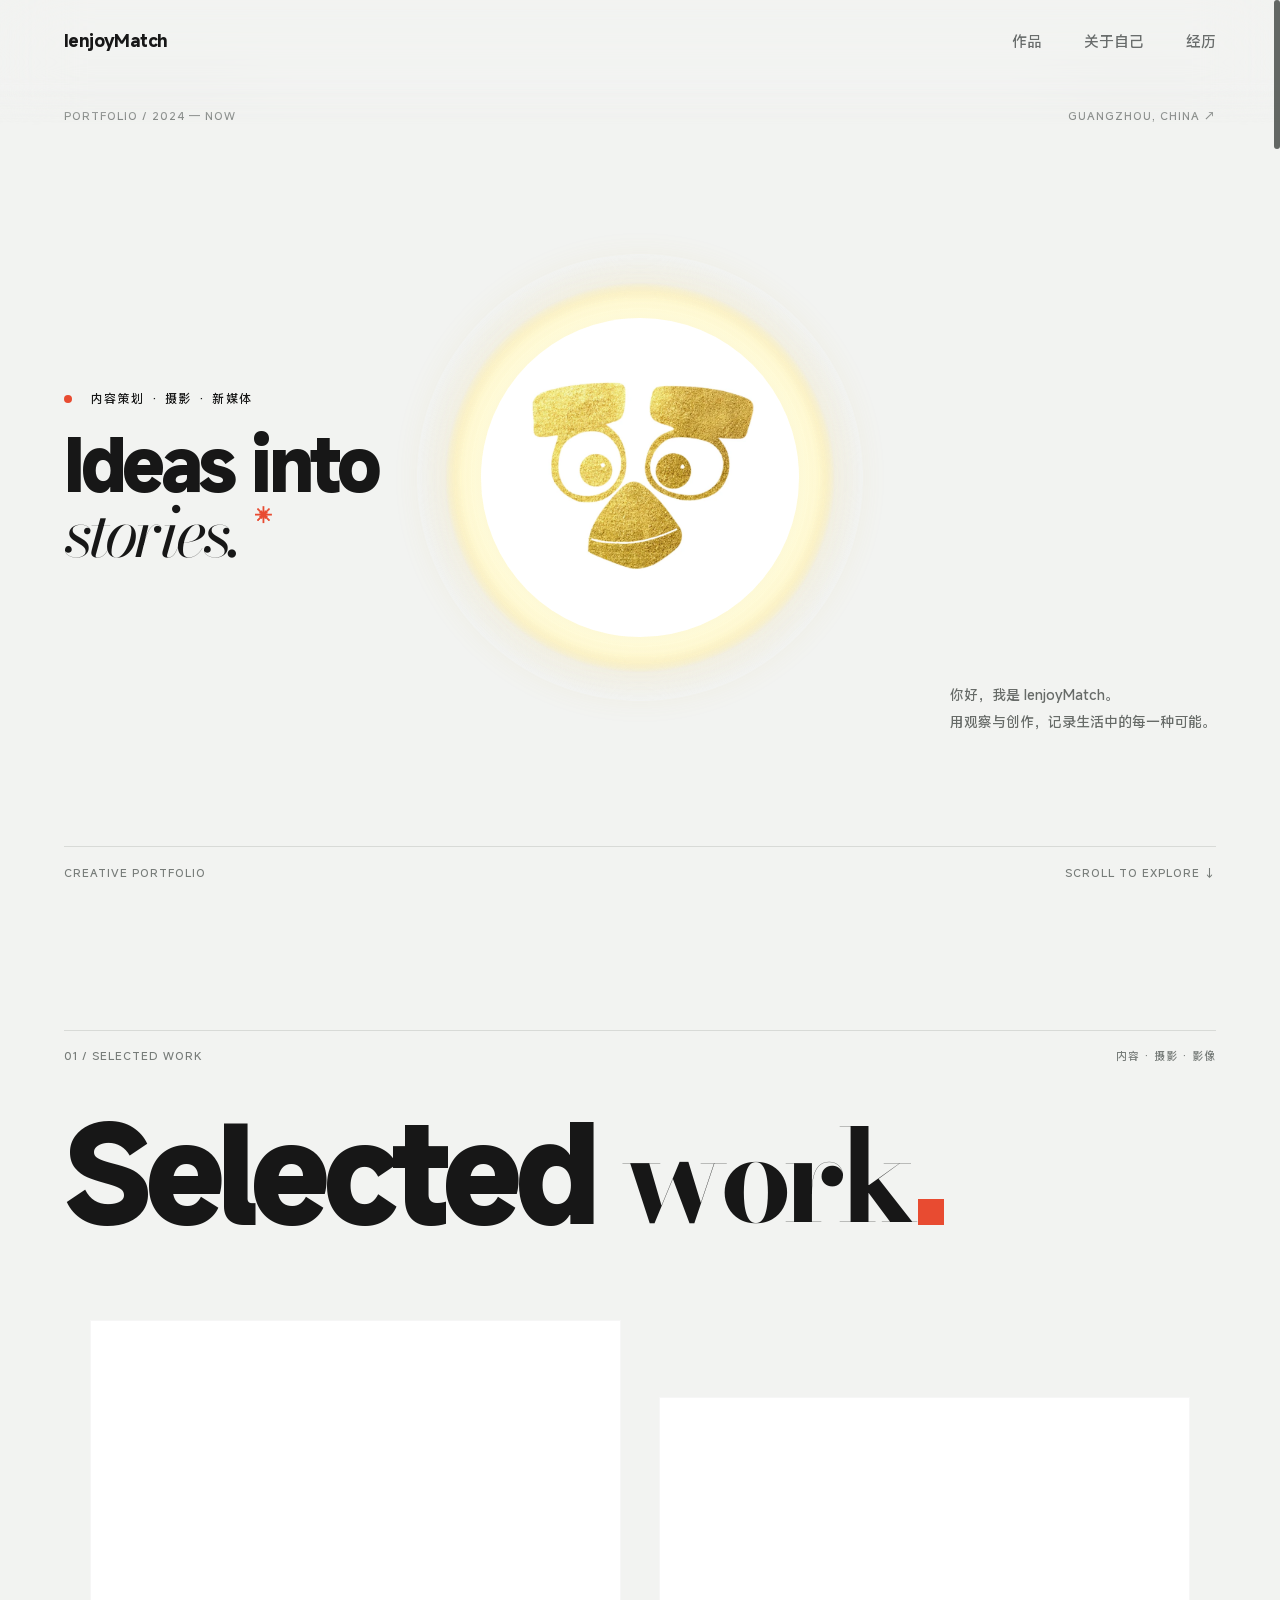
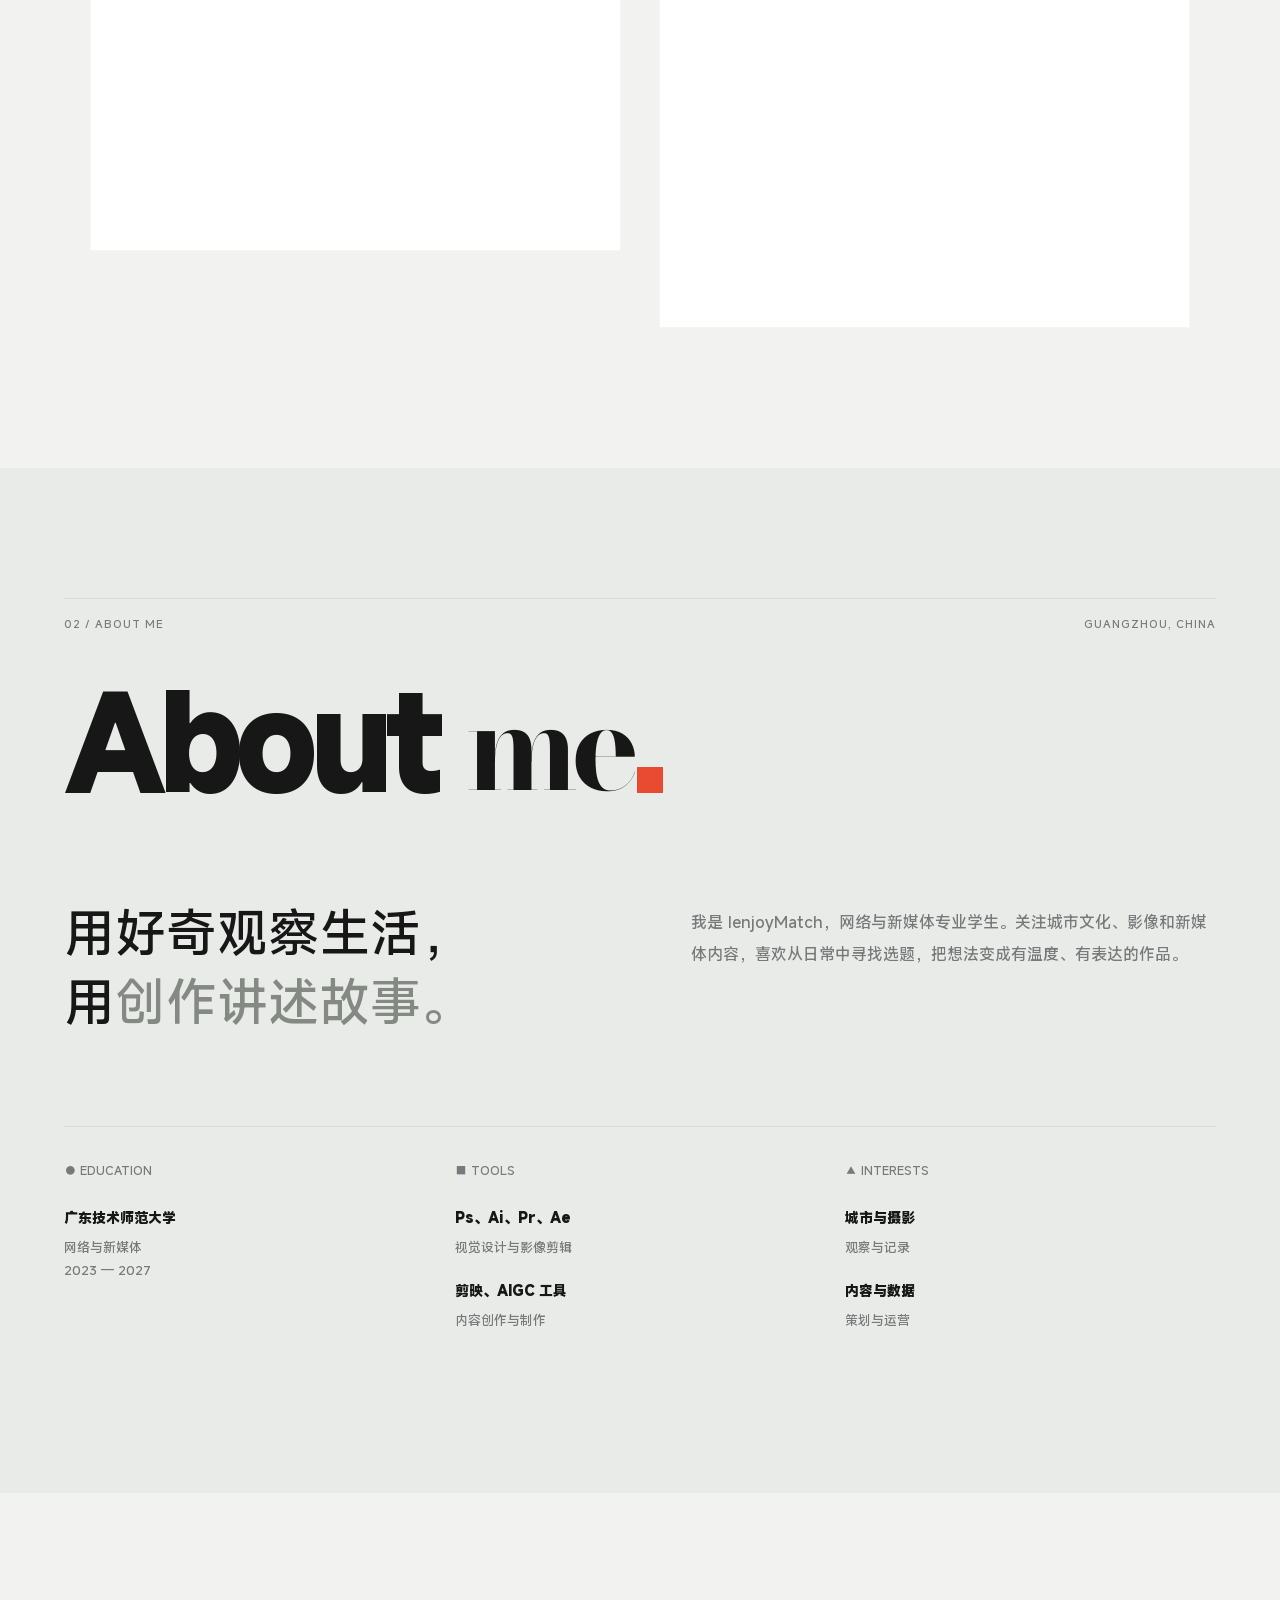
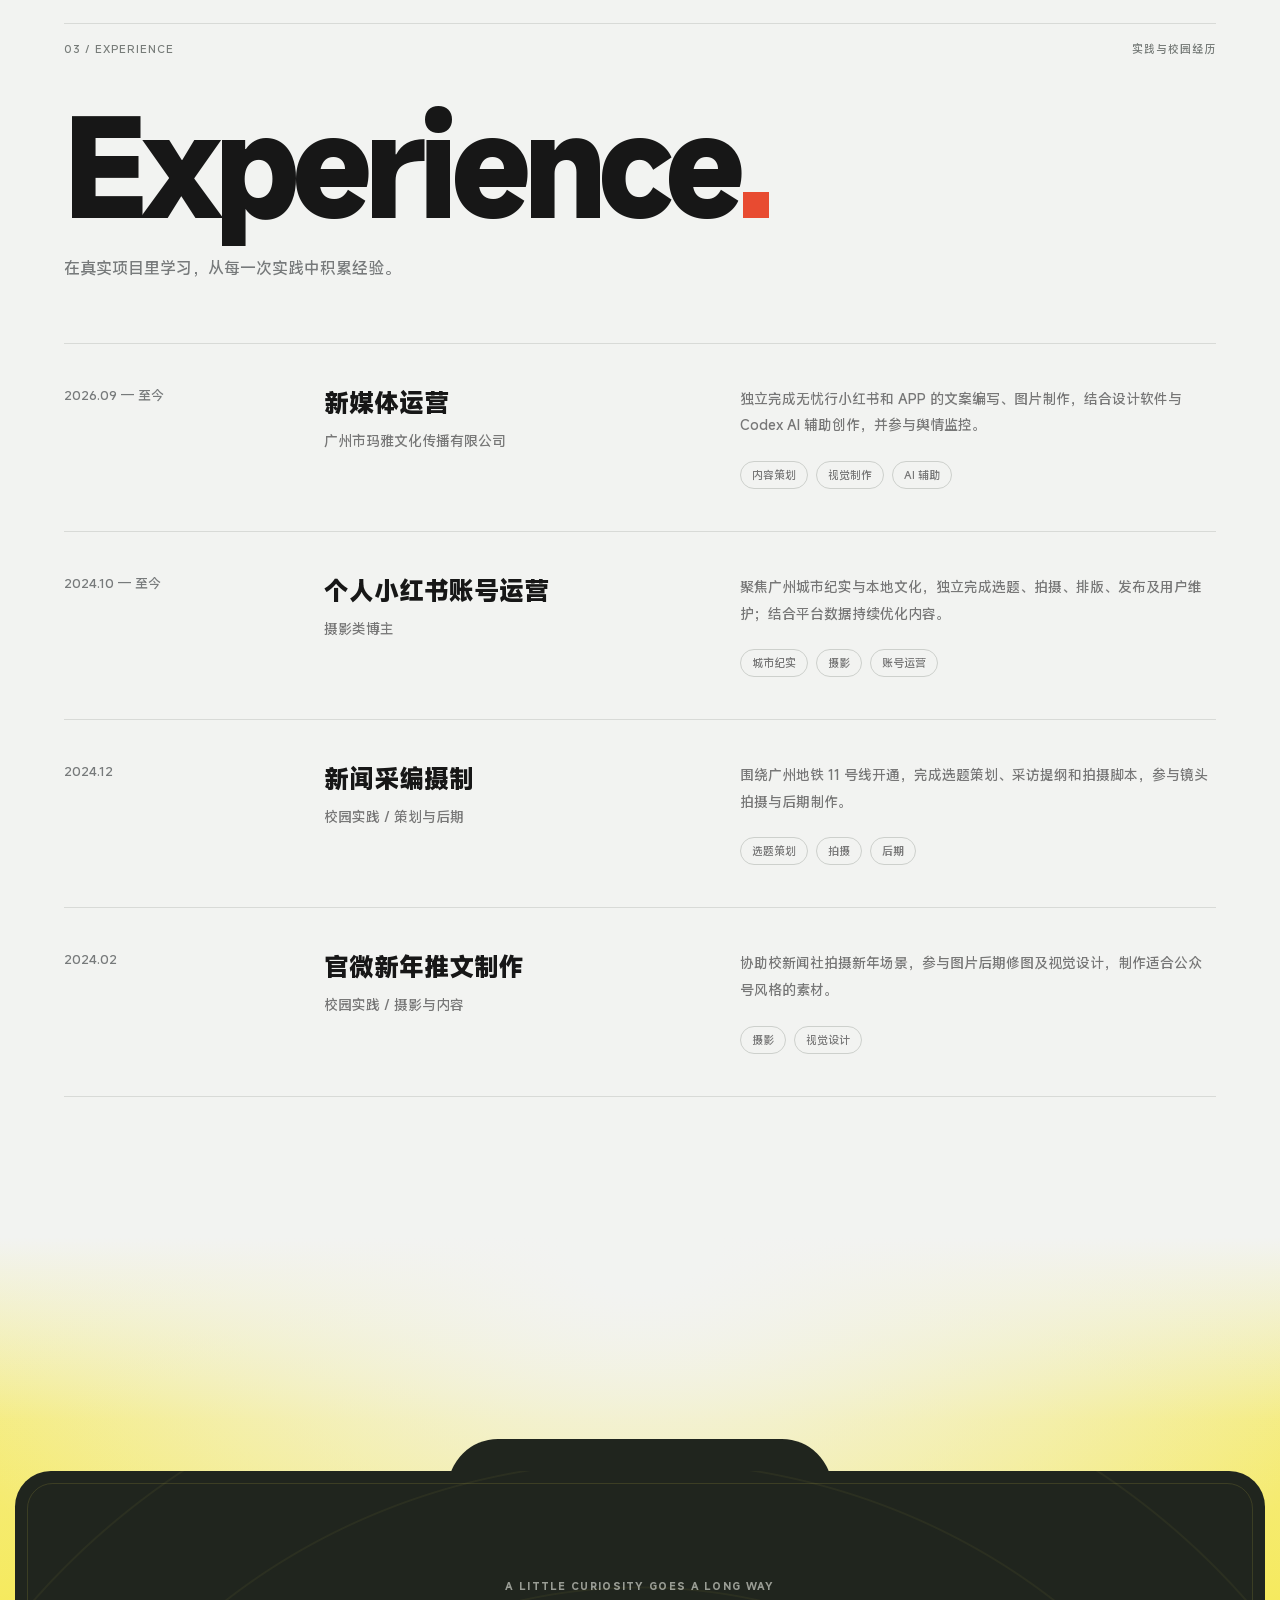
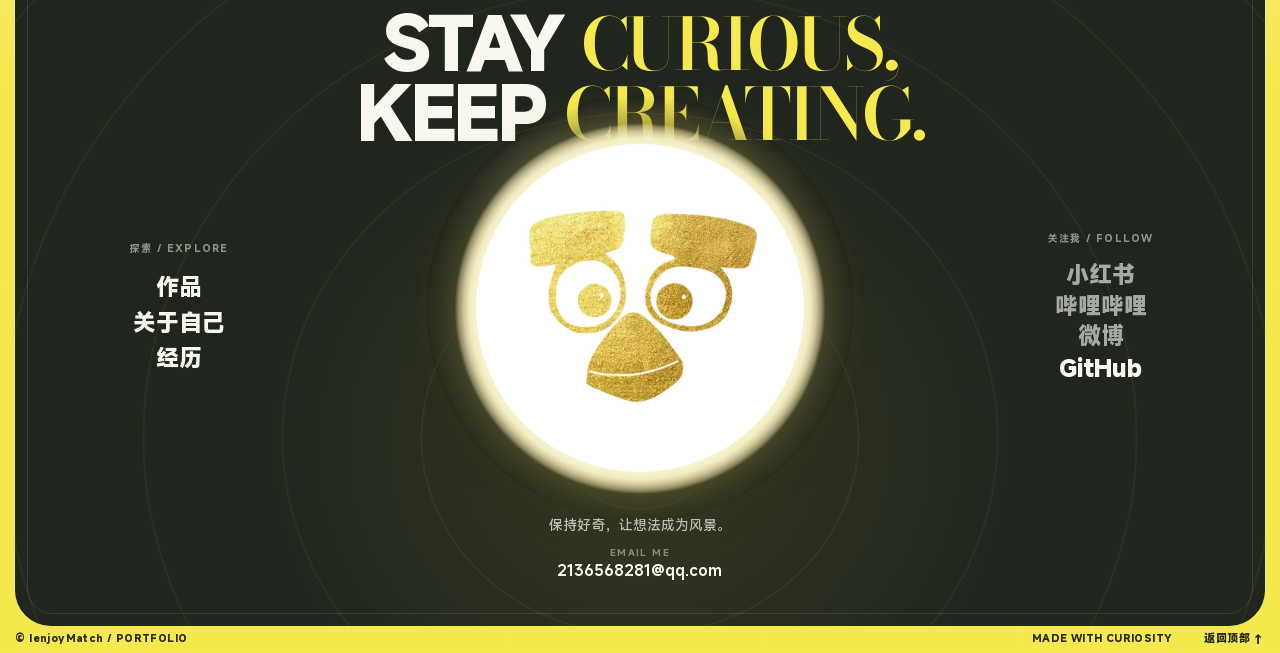
==== commit 254f88e1: "Refine mobile footer and stabilize HDR rendering" ====
--- a/index.html
+++ b/index.html
@@ -1,4 +1,4 @@
-<!doctype html><html lang="zh-CN"><head><meta charset="utf-8"><meta name="viewport" content="width=device-width,initial-scale=1"><meta name="description" content="IenjoyMatch 的个人作品与实践经历"><title>IenjoyMatch的个人小站</title><link rel="icon" type="image/png" href="avatar.png"><link rel="apple-touch-icon" href="avatar.png"><script src="settings.js?v=20261110-menu5"></script><link rel="stylesheet" href="style.css?v=20261112-footer2"><script defer src="nav.js?v=20261110-menu5"></script><script defer src="glass.js?v=20261110-menu5"></script><script defer src="portrait-hdr.js?v=20261112-ripple2"></script><script defer src="menu.js?v=20261111-dots1"></script><script defer src="lenis-1.3.26.min.js"></script><script defer src="wheel.js?v=20261112-lenis1"></script><script defer src="scrollbar.js?v=20261112-scrollbar1"></script></head><body id="top">
+<!doctype html><html lang="zh-CN"><head><meta charset="utf-8"><meta name="viewport" content="width=device-width,initial-scale=1"><meta name="description" content="IenjoyMatch 的个人作品与实践经历"><title>IenjoyMatch的个人小站</title><link rel="icon" type="image/png" href="avatar.png"><link rel="apple-touch-icon" href="avatar.png"><script src="settings.js?v=20261110-menu5"></script><link rel="stylesheet" href="style.css?v=20261112-mobile3"><script defer src="nav.js?v=20261110-menu5"></script><script defer src="glass.js?v=20261110-menu5"></script><script defer src="portrait-hdr.js?v=20261112-stable3"></script><script defer src="menu.js?v=20261111-dots1"></script><script defer src="lenis-1.3.26.min.js"></script><script defer src="wheel.js?v=20261112-lenis1"></script><script defer src="scrollbar.js?v=20261112-scrollbar1"></script></head><body id="top">
 <header class="nav"><a class="logo" href="#top" aria-label="IenjoyMatch，返回顶部"><span class="logo-roll" aria-hidden="true"><span class="logo-name"><i style="--i:0">I</i><i style="--i:1">e</i><i style="--i:2">n</i><i style="--i:3">j</i><i style="--i:4">o</i><i style="--i:5">y</i><i style="--i:6">M</i><i style="--i:7">a</i><i style="--i:8">t</i><i style="--i:9">c</i><i style="--i:10">h</i></span><span class="logo-return"><svg class="logo-arrow" style="--i:0" viewBox="0 0 12 14" aria-hidden="true"><path d="M6 13V1.5M1.5 6 6 1.5 10.5 6"/></svg><span><i style="--i:0">回</i><i style="--i:1">到</i><i style="--i:2">顶</i><i style="--i:3">部</i></span></span></span></a><nav aria-label="主导航"><a href="#work">作品</a><a href="#about">关于自己</a><a href="#experience">经历</a></nav></header>
 <main><section class="hero wrap">
   <div class="hero-top"><span>PORTFOLIO / 2024 — NOW</span><span>GUANGZHOU, CHINA ↗</span></div>
@@ -15,14 +15,6 @@
 <footer class="site-footer" id="contact" aria-labelledby="footer-title">
   <div class="footer-panel">
     <div class="footer-card">
-      <div class="footer-center">
-        <p class="footer-eyebrow">A LITTLE CURIOSITY GOES A LONG WAY</p>
-        <h2 id="footer-title" class="footer-quote">STAY <em>CURIOUS,</em><br>KEEP <em>CREATING.</em></h2>
-        <div class="portrait footer-avatar"><span class="portrait-glass" aria-hidden="true"></span><span class="portrait-ring" aria-hidden="true"></span><div class="portrait-inner"><picture class="portrait-picture"><source srcset="avatar-display.webp" type="image/webp"><img src="avatar.png" width="1080" height="1080" loading="lazy" decoding="async" alt="IenjoyMatch 的金色鸟头像"></picture></div></div>
-        <p class="footer-message">保持好奇，让想法成为风景。</p>
-        <p class="footer-mail-label">EMAIL ME</p>
-        <a class="footer-link footer-mail" href="mailto:2136568281@qq.com" aria-label="2136568281@qq.com"><span class="footer-roll" aria-hidden="true"><span class="footer-roll-current"><i style="--i:0">2</i><i style="--i:1">1</i><i style="--i:2">3</i><i style="--i:3">6</i><i style="--i:4">5</i><i style="--i:5">6</i><i style="--i:6">8</i><i style="--i:7">2</i><i style="--i:8">8</i><i style="--i:9">1</i><i style="--i:10">@</i><i style="--i:11">q</i><i style="--i:12">q</i><i style="--i:13">.</i><i style="--i:14">c</i><i style="--i:15">o</i><i style="--i:16">m</i></span><span class="footer-roll-next"><i style="--i:0">2</i><i style="--i:1">1</i><i style="--i:2">3</i><i style="--i:3">6</i><i style="--i:4">5</i><i style="--i:5">6</i><i style="--i:6">8</i><i style="--i:7">2</i><i style="--i:8">8</i><i style="--i:9">1</i><i style="--i:10">@</i><i style="--i:11">q</i><i style="--i:12">q</i><i style="--i:13">.</i><i style="--i:14">c</i><i style="--i:15">o</i><i style="--i:16">m</i></span></span></a>
-      </div>
       <nav class="footer-pages footer-side" aria-label="页脚页面导航">
         <p class="footer-label">探索 / EXPLORE</p>
         <a class="footer-link " href="#work" aria-label="作品"><span class="footer-roll" aria-hidden="true"><span class="footer-roll-current"><i style="--i:0">作</i><i style="--i:1">品</i></span><span class="footer-roll-next"><i style="--i:0">作</i><i style="--i:1">品</i></span></span></a>
@@ -36,6 +28,14 @@
         <span class="footer-social-name">微博</span>
         <a class="footer-link " href="https://github.com/IenjoyMatch" aria-label="GitHub"><span class="footer-roll" aria-hidden="true"><span class="footer-roll-current"><i style="--i:0">G</i><i style="--i:1">i</i><i style="--i:2">t</i><i style="--i:3">H</i><i style="--i:4">u</i><i style="--i:5">b</i></span><span class="footer-roll-next"><i style="--i:0">G</i><i style="--i:1">i</i><i style="--i:2">t</i><i style="--i:3">H</i><i style="--i:4">u</i><i style="--i:5">b</i></span></span></a>
       </div>
+      <div class="footer-center">
+        <p class="footer-eyebrow">A LITTLE CURIOSITY GOES A LONG WAY</p>
+        <h2 id="footer-title" class="footer-quote">STAY <em>CURIOUS,</em><br>KEEP <em>CREATING.</em></h2>
+        <div class="portrait footer-avatar"><span class="portrait-glass" aria-hidden="true"></span><span class="portrait-ring" aria-hidden="true"></span><div class="portrait-inner"><picture class="portrait-picture"><source srcset="avatar-display.webp" type="image/webp"><img src="avatar.png" width="1080" height="1080" loading="lazy" decoding="async" alt="IenjoyMatch 的金色鸟头像"></picture></div></div>
+        <p class="footer-message">保持好奇，让想法成为风景。</p>
+        <p class="footer-mail-label">EMAIL ME</p>
+        <a class="footer-link footer-mail" href="mailto:2136568281@qq.com" aria-label="2136568281@qq.com"><span class="footer-roll" aria-hidden="true"><span class="footer-roll-current"><i style="--i:0">2</i><i style="--i:1">1</i><i style="--i:2">3</i><i style="--i:3">6</i><i style="--i:4">5</i><i style="--i:5">6</i><i style="--i:6">8</i><i style="--i:7">2</i><i style="--i:8">8</i><i style="--i:9">1</i><i style="--i:10">@</i><i style="--i:11">q</i><i style="--i:12">q</i><i style="--i:13">.</i><i style="--i:14">c</i><i style="--i:15">o</i><i style="--i:16">m</i></span><span class="footer-roll-next"><i style="--i:0">2</i><i style="--i:1">1</i><i style="--i:2">3</i><i style="--i:3">6</i><i style="--i:4">5</i><i style="--i:5">6</i><i style="--i:6">8</i><i style="--i:7">2</i><i style="--i:8">8</i><i style="--i:9">1</i><i style="--i:10">@</i><i style="--i:11">q</i><i style="--i:12">q</i><i style="--i:13">.</i><i style="--i:14">c</i><i style="--i:15">o</i><i style="--i:16">m</i></span></span></a>
+      </div>
     </div>
   </div>
   <div class="footer-base"><span>© IenjoyMatch / PORTFOLIO</span><div class="footer-base-actions"><span>MADE WITH CURIOSITY</span><a class="footer-link footer-back" href="#top" aria-label="返回顶部"><span class="footer-roll" aria-hidden="true"><span class="footer-roll-current"><i style="--i:0">返</i><i style="--i:1">回</i><i style="--i:2">顶</i><i style="--i:3">部</i></span><span class="footer-roll-next"><i style="--i:0">返</i><i style="--i:1">回</i><i style="--i:2">顶</i><i style="--i:3">部</i></span></span><span aria-hidden="true">↑</span></a></div></div>
--- a/style.css
+++ b/style.css
@@ -46,7 +46,7 @@
 .portrait-glass{position:absolute;inset:calc(-1 * var(--portrait-outer-gap));z-index:-3;pointer-events:none;border-radius:50%;background:rgba(246,233,78,.045);-webkit-backdrop-filter:blur(40px) saturate(1.2);backdrop-filter:blur(40px) saturate(1.2);-webkit-mask-image:radial-gradient(circle closest-side,transparent 52%,rgba(0,0,0,.18) 60%,rgba(0,0,0,.9) 75%,rgba(0,0,0,.68) 82%,rgba(0,0,0,.4) 89%,rgba(0,0,0,.16) 96%,transparent 100%);mask-image:radial-gradient(circle closest-side,transparent 52%,rgba(0,0,0,.18) 60%,rgba(0,0,0,.9) 75%,rgba(0,0,0,.68) 82%,rgba(0,0,0,.4) 89%,rgba(0,0,0,.16) 96%,transparent 100%);animation:portrait-glass-breathe 4s ease-in-out infinite}
 .portrait-ring{position:absolute;inset:0;z-index:-1;overflow:hidden;border-radius:50%;background:radial-gradient(circle,rgba(255,250,213,.96) 60%,rgba(250,231,158,.92) 78%,rgba(246,215,122,.68) 87%,rgba(246,215,122,.27) 95%,transparent 100%);-webkit-mask-image:radial-gradient(circle closest-side,#000 88%,rgba(0,0,0,.96) 92%,rgba(0,0,0,.78) 95%,rgba(0,0,0,.43) 98%,transparent 100%);mask-image:radial-gradient(circle closest-side,#000 88%,rgba(0,0,0,.96) 92%,rgba(0,0,0,.78) 95%,rgba(0,0,0,.43) 98%,transparent 100%);box-shadow:0 0 24px rgba(230,188,79,.18);animation:portrait-ring-breathe 4s ease-in-out infinite;pointer-events:none}
 .portrait-ring::before{content:"";position:absolute;inset:0;border-radius:inherit;background:radial-gradient(circle closest-side,rgba(255,251,220,0) 70%,rgba(255,251,220,.05) 77%,rgba(255,251,220,.16) 82%,rgba(255,251,220,.32) 87%,rgba(255,251,220,.38) 91%,rgba(255,241,190,.24) 95%,rgba(255,241,190,.07) 99%,transparent 100%);animation:portrait-inner-wave 4s ease-out infinite;pointer-events:none}
-.portrait-hdr{position:absolute;inset:0;width:100%;height:100%;border-radius:inherit;pointer-events:none}
+.portrait-hdr{position:absolute;inset:0;z-index:-1;width:100%;height:100%;border-radius:0;pointer-events:none}
 .portrait-inner{position:absolute;inset:var(--portrait-inset,25px);width:auto;height:auto;z-index:0;animation:portrait-avatar-breathe 4s ease-in-out infinite}
 .portrait-picture{display:block;width:100%;height:100%}
 /* Lenis drives desktop scrolling; avoid a second browser smooth-scroll layer. */
@@ -224,11 +224,11 @@
 .footer-avatar img{object-fit:cover}
 .footer-message{margin:36px 0 0;color:rgba(245,246,238,.78);font-size:14px;line-height:1.5}
 .footer-mail-label{margin:17px 0 2px;color:rgba(245,246,238,.45);font-size:9px;font-weight:600;letter-spacing:.15em}
-.footer-side{grid-row:1;align-self:center;justify-self:stretch;display:flex;flex-direction:column;align-items:center;text-align:center;gap:7px;min-width:0}
+.footer-side{grid-row:1;align-self:center;justify-self:stretch;display:flex;flex-direction:column;align-items:center;text-align:center;gap:5px;min-width:0}
 .footer-pages{grid-column:1}
 .footer-social{grid-column:3}
 .footer-label{margin:0 0 12px;color:rgba(245,246,238,.52);font-size:10px;font-weight:600;letter-spacing:.12em;white-space:nowrap}
-.footer-link,.footer-social-name{color:#f6f7ef;font-family:MiSans,'Microsoft YaHei',sans-serif;font-size:clamp(19px,1.6vw,25px);font-weight:700;line-height:1.18;white-space:nowrap}
+.footer-link,.footer-social-name{color:#f6f7ef;font-family:MiSans,'Microsoft YaHei',sans-serif;font-size:clamp(20px,1.8vw,30px);font-weight:750;line-height:1.12;white-space:nowrap}
 .footer-link{display:inline-flex;align-items:center;gap:.3em;text-decoration:none}
 .footer-link:focus-visible{outline:2px solid var(--footer-gold);outline-offset:5px;border-radius:2px}
 .footer-social-name{color:rgba(246,247,239,.63)}
@@ -247,20 +247,22 @@
 @media(max-width:760px){
   footer.site-footer,html[data-theme="dark"] footer.site-footer{padding:112px 12px 18px;gap:10px}
   .footer-panel::before{top:-17px;height:34px;width:130px;border-radius:28px 28px 0 0}
-  .footer-card{min-height:0;grid-template-columns:repeat(2,minmax(0,1fr));grid-template-rows:auto auto;gap:20px 16px;padding:42px 24px 32px;border-radius:26px}
+  .footer-card{min-height:0;grid-template-columns:repeat(2,minmax(0,1fr));grid-template-rows:auto auto;gap:26px 16px;padding:42px 24px 32px;border-radius:26px}
+  .footer-card::before{background:radial-gradient(circle at 50% 68%,rgba(246,233,78,.11),transparent 52%),repeating-radial-gradient(circle at 50% 68%,transparent 0 78px,rgba(246,233,78,.05) 79px 80px,transparent 81px 139px)}
   .footer-card::after{inset:9px;border-radius:19px}
-  .footer-center{grid-column:1/-1;grid-row:1;padding:2px 0 0}
+  .footer-center{grid-column:1/-1;grid-row:2;padding:2px 0 0}
   .footer-eyebrow{font-size:9px}
   .site-footer .footer-quote{font-size:clamp(32px,9.2vw,57px);margin-top:14px}
-  .footer-avatar{--portrait-inset:16px;width:min(62vw,260px);height:min(62vw,260px);margin-top:-13px;padding:var(--portrait-inset)}
-  .footer-message{font-size:13px;margin-top:30px}
+  .footer-avatar{--portrait-inset:16px;width:min(64vw,260px);height:min(64vw,260px);margin-top:16px;padding:var(--portrait-inset)}
+  .footer-message{font-size:13px;margin-top:20px}
   .footer-mail-label{margin-top:13px}
-  .footer-side{grid-row:2;align-self:start;gap:5px}
+  .footer-side{grid-row:1;align-self:start;gap:4px}
   .footer-social{grid-column:2}
   .footer-label{font-size:9px;margin-bottom:7px}
-  .footer-link,.footer-social-name{font-size:19px}
+  .footer-link,.footer-social-name{font-size:20px}
+  .footer-side .footer-link,.footer-side .footer-social-name{font-weight:800}
   .footer-mail{font-size:13px}
-  .footer-base{font-size:9px;align-items:flex-end;padding-right:62px}
+  .footer-base{font-size:9px;align-items:flex-end}
   .footer-base-actions{gap:12px}
   .footer-back{font-size:10px}
 }
@@ -288,8 +290,6 @@
 .footer-pages a[href="#about"],.footer-back{--footer-roll-step:36.6667ms}
 .footer-social .footer-link{--footer-roll-step:22ms}
 .footer-mail{--footer-roll-step:6.875ms}
-.footer-pages .footer-link{font-weight:550}
-
 /* On wide screens the side columns share the avatar's grid row. */
 @media(min-width:761px){
   footer.site-footer,html[data-theme="dark"] footer.site-footer{gap:6px;padding-bottom:clamp(6px,.5vw,10px)}
@@ -306,16 +306,22 @@
   .footer-side{grid-row:4;align-self:center}
 }
 @media(min-width:361px) and (max-width:760px){
-  .footer-card{min-height:calc(100svh - 125px);padding-top:44px}
-  .footer-avatar{width:min(68vw,280px);height:min(68vw,280px)}
+  .footer-card{min-height:0;padding-top:44px}
 }
 @media(max-width:360px) and (max-height:700px){
-  .footer-card{gap:12px 16px;padding-top:28px;padding-bottom:20px}
+  .footer-card{gap:10px 16px;padding-top:20px;padding-bottom:12px}
+  .footer-side{gap:3px}
+  .footer-label{margin-bottom:5px}
   .site-footer .footer-quote{font-size:30px;margin-top:10px}
-  .footer-avatar{width:min(58vw,185px);height:min(58vw,185px)}
-  .footer-message{margin-top:18px}
+  .footer-avatar{width:min(56vw,180px);height:min(56vw,180px);margin-top:10px}
+  .footer-message{margin-top:12px}
   .footer-mail-label{margin-top:8px}
 }
+
+/* Avoid scaling the live backdrop surface on touch devices while it blurs. */
+@media(pointer:coarse){.portrait-glass{animation-name:portrait-glass-soft-breathe}}
+@keyframes portrait-glass-soft-breathe{0%,100%{opacity:.72}45%{opacity:1}}
+@media(prefers-reduced-motion:reduce){.portrait-glass{animation:none}}
 
 /* The desktop scrollbar floats above the page; its wider invisible track is draggable. */
 html.has-page-scrollbar{scrollbar-width:none;-ms-overflow-style:none}
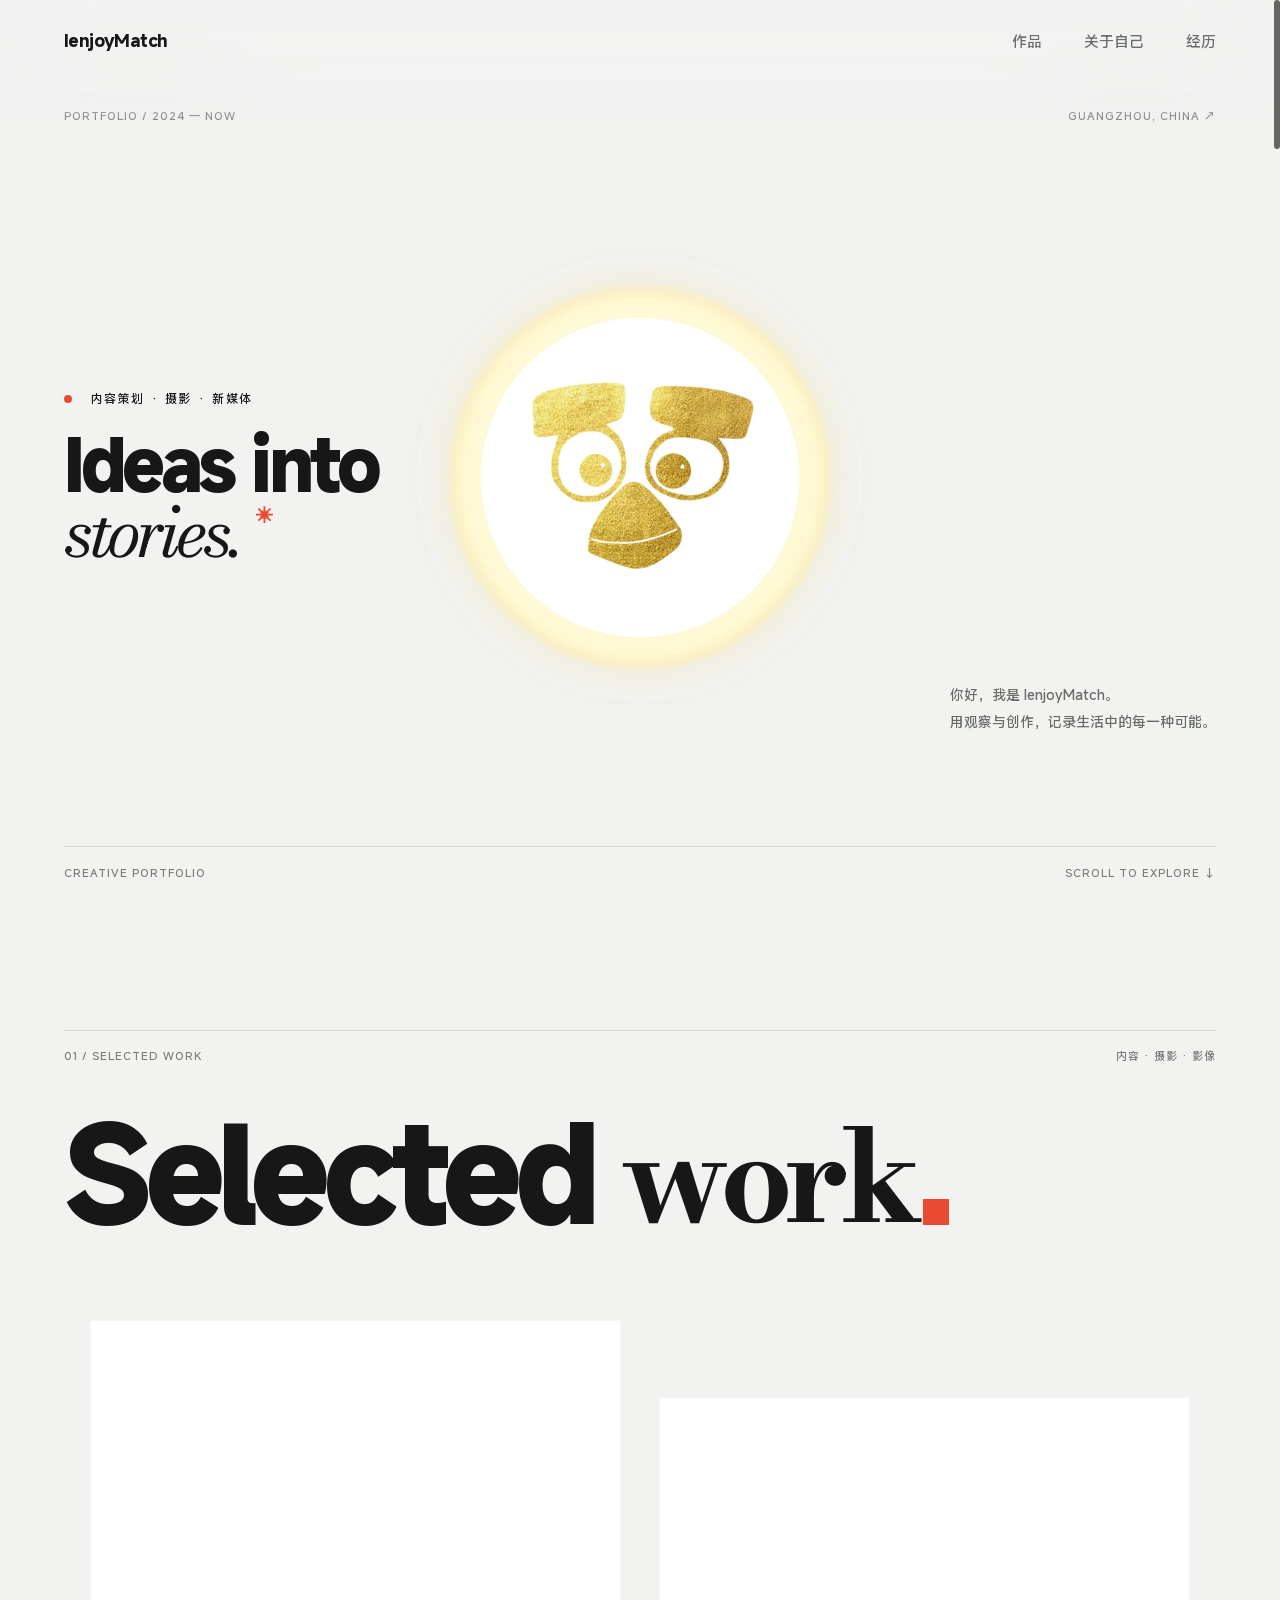
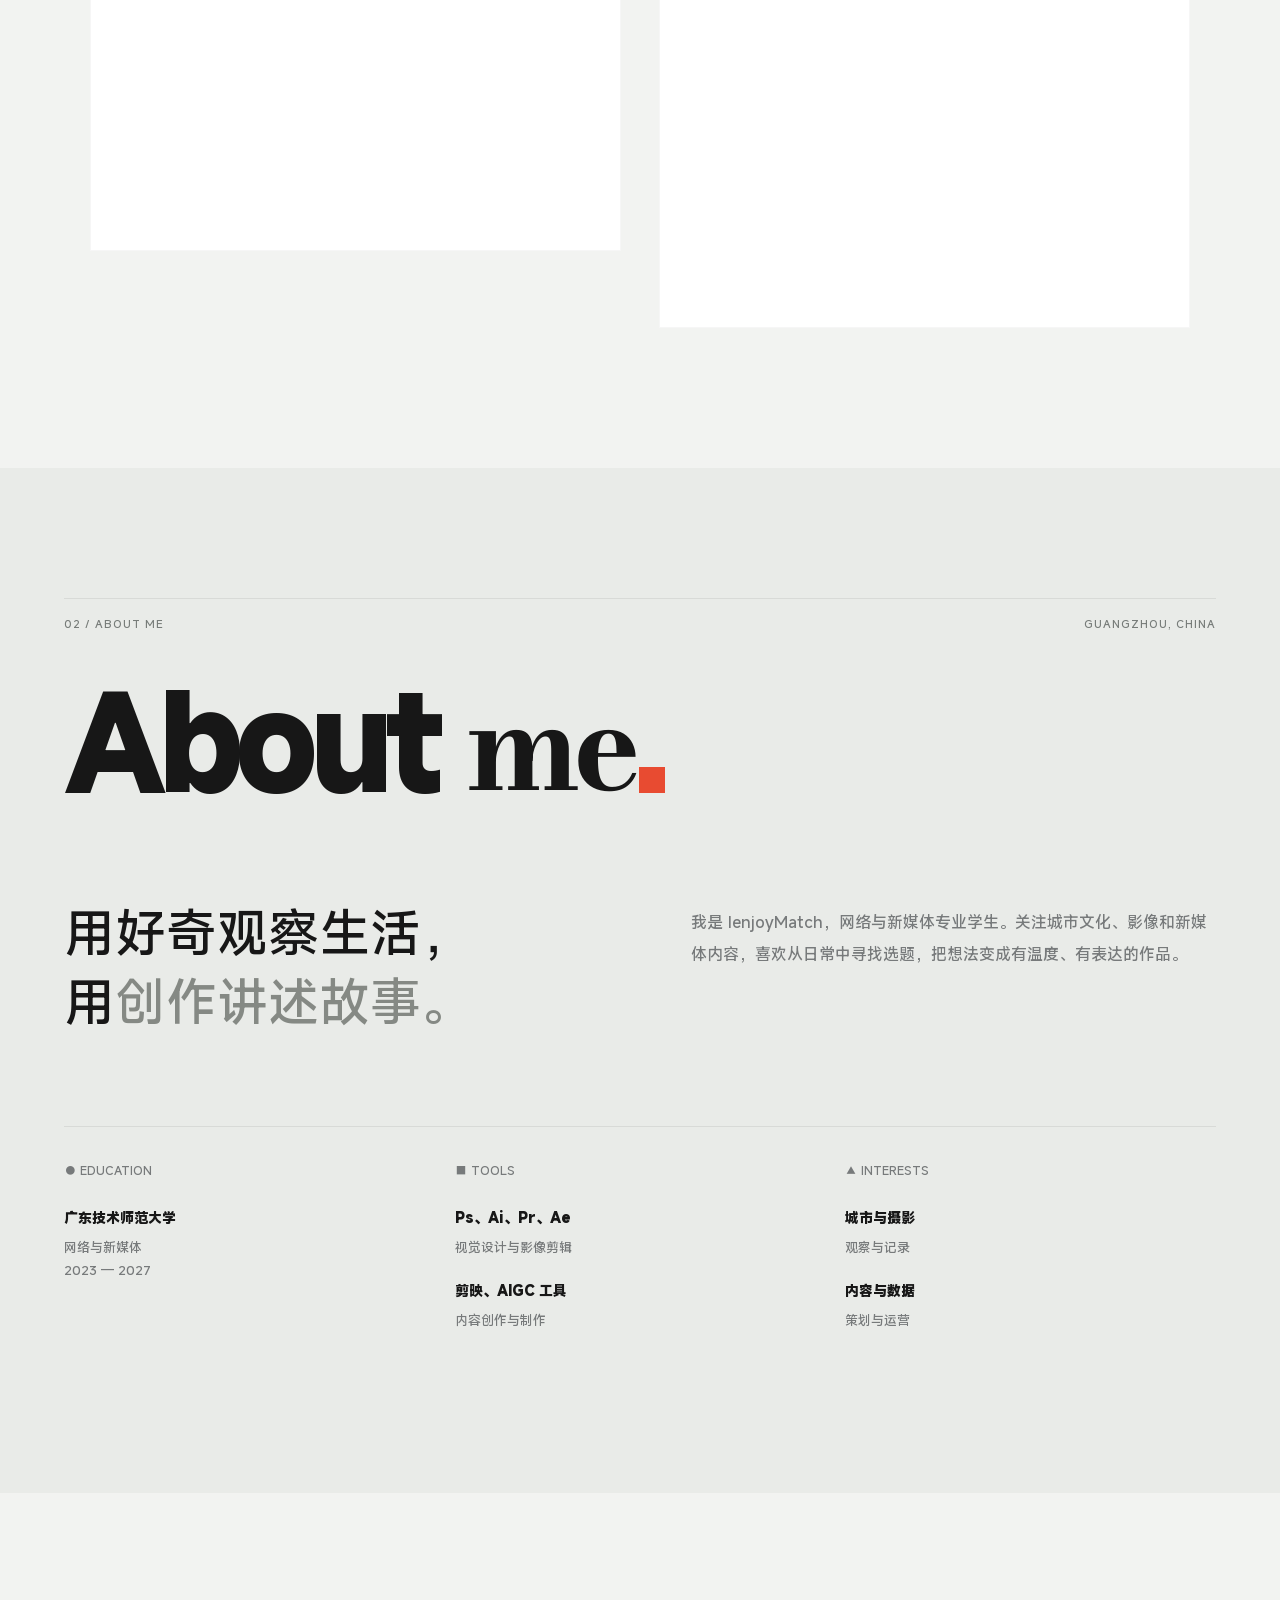
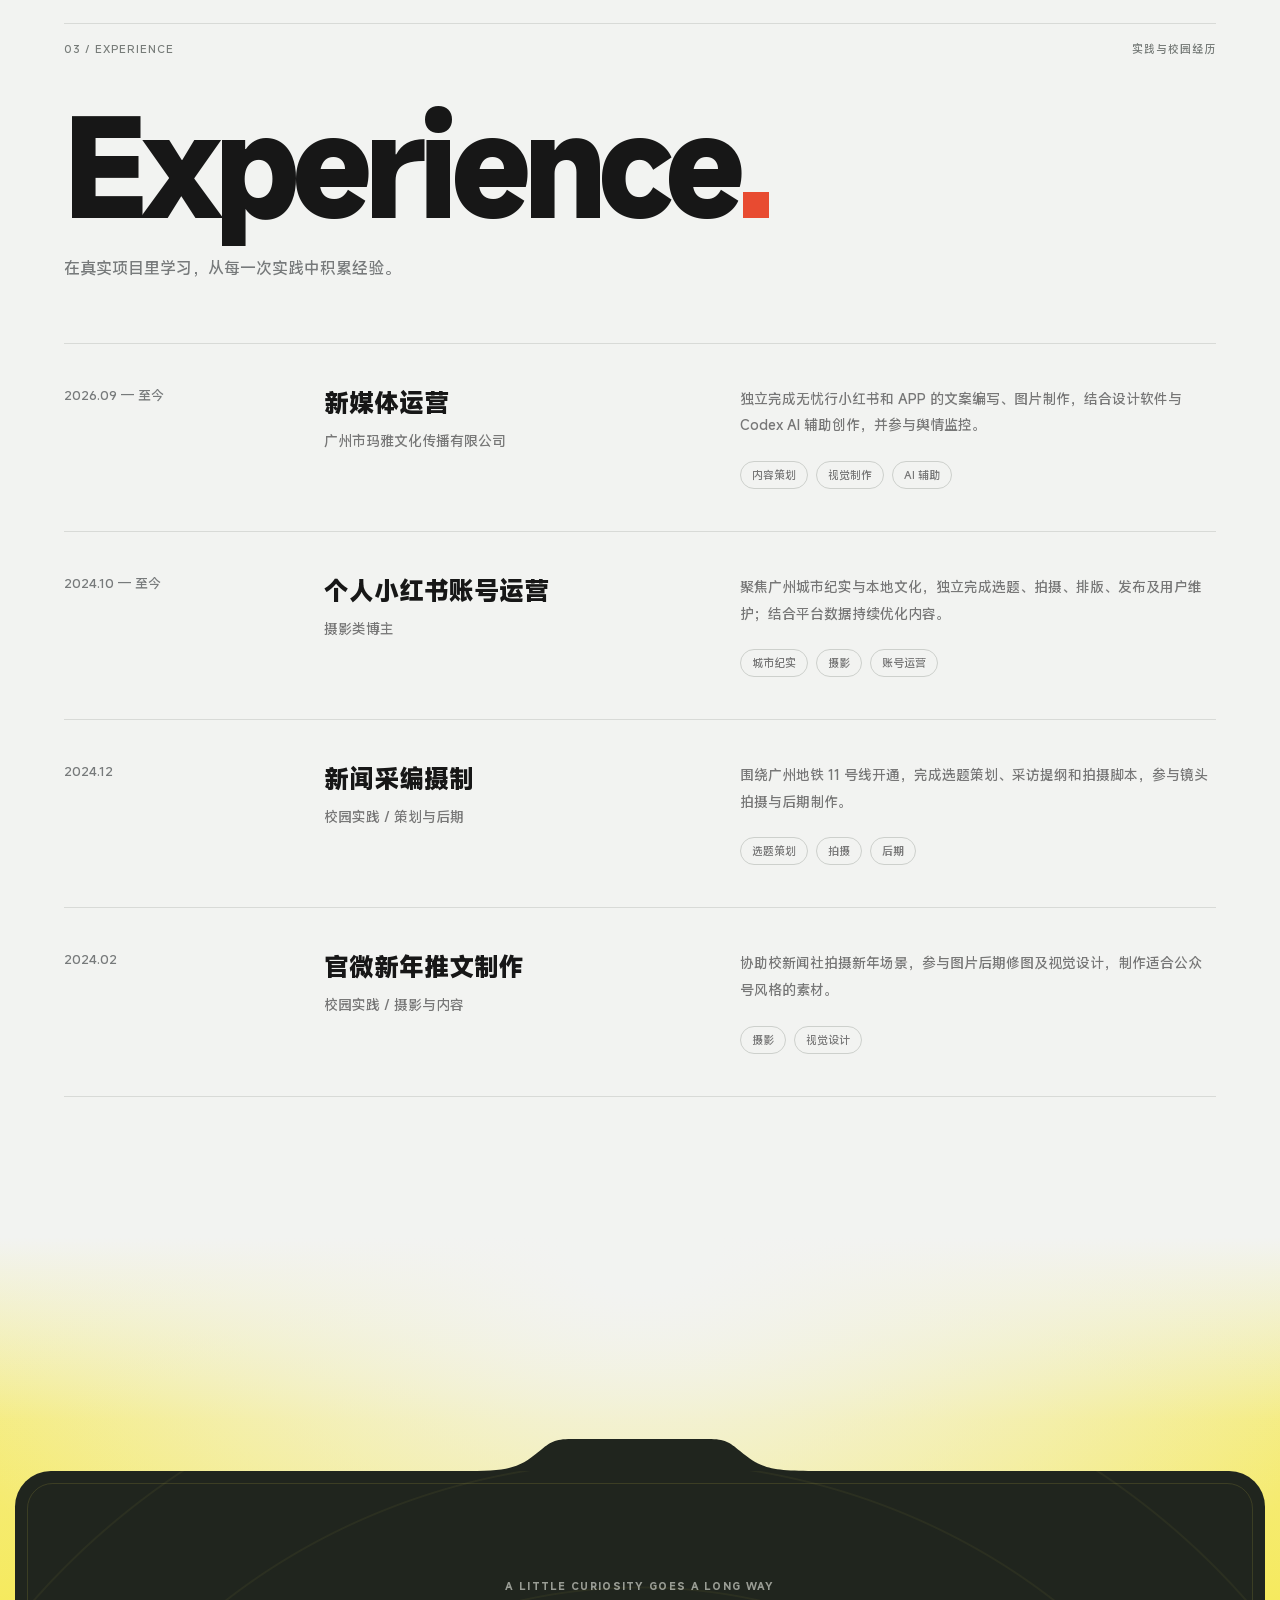
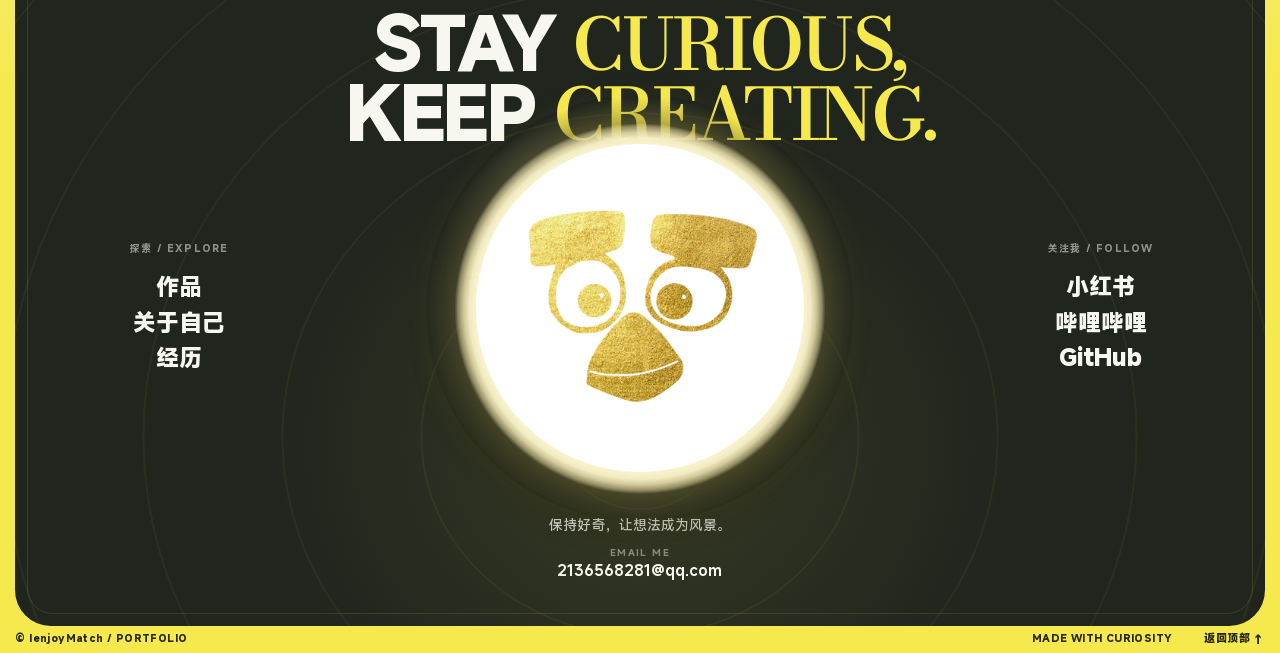
==== commit c3d8a808: "Refine serif typography and footer links" ====
--- a/index.html
+++ b/index.html
@@ -1,4 +1,4 @@
-<!doctype html><html lang="zh-CN"><head><meta charset="utf-8"><meta name="viewport" content="width=device-width,initial-scale=1"><meta name="description" content="IenjoyMatch 的个人作品与实践经历"><title>IenjoyMatch的个人小站</title><link rel="icon" type="image/png" href="avatar.png"><link rel="apple-touch-icon" href="avatar.png"><script src="settings.js?v=20261110-menu5"></script><link rel="stylesheet" href="style.css?v=20261112-mobile3"><script defer src="nav.js?v=20261110-menu5"></script><script defer src="glass.js?v=20261110-menu5"></script><script defer src="portrait-hdr.js?v=20261112-stable3"></script><script defer src="menu.js?v=20261111-dots1"></script><script defer src="lenis-1.3.26.min.js"></script><script defer src="wheel.js?v=20261112-lenis1"></script><script defer src="scrollbar.js?v=20261112-scrollbar1"></script></head><body id="top">
+<!doctype html><html lang="zh-CN"><head><meta charset="utf-8"><meta name="viewport" content="width=device-width,initial-scale=1"><meta name="description" content="IenjoyMatch 的个人作品与实践经历"><title>IenjoyMatch的个人小站</title><link rel="icon" type="image/png" href="avatar.png"><link rel="apple-touch-icon" href="avatar.png"><script src="settings.js?v=20261110-menu5"></script><link rel="stylesheet" href="style.css?v=20261113-serifcurve1"><script defer src="nav.js?v=20261110-menu5"></script><script defer src="glass.js?v=20261110-menu5"></script><script defer src="portrait-hdr.js?v=20261112-hero1"></script><script defer src="menu.js?v=20261111-dots1"></script><script defer src="lenis-1.3.26.min.js"></script><script defer src="wheel.js?v=20261112-lenis1"></script><script defer src="scrollbar.js?v=20261112-scrollbar1"></script></head><body id="top">
 <header class="nav"><a class="logo" href="#top" aria-label="IenjoyMatch，返回顶部"><span class="logo-roll" aria-hidden="true"><span class="logo-name"><i style="--i:0">I</i><i style="--i:1">e</i><i style="--i:2">n</i><i style="--i:3">j</i><i style="--i:4">o</i><i style="--i:5">y</i><i style="--i:6">M</i><i style="--i:7">a</i><i style="--i:8">t</i><i style="--i:9">c</i><i style="--i:10">h</i></span><span class="logo-return"><svg class="logo-arrow" style="--i:0" viewBox="0 0 12 14" aria-hidden="true"><path d="M6 13V1.5M1.5 6 6 1.5 10.5 6"/></svg><span><i style="--i:0">回</i><i style="--i:1">到</i><i style="--i:2">顶</i><i style="--i:3">部</i></span></span></span></a><nav aria-label="主导航"><a href="#work">作品</a><a href="#about">关于自己</a><a href="#experience">经历</a></nav></header>
 <main><section class="hero wrap">
   <div class="hero-top"><span>PORTFOLIO / 2024 — NOW</span><span>GUANGZHOU, CHINA ↗</span></div>
@@ -23,9 +23,8 @@
       </nav>
       <div class="footer-social footer-side" aria-label="关注我">
         <p class="footer-label">关注我 / FOLLOW</p>
-        <span class="footer-social-name">小红书</span>
-        <span class="footer-social-name">哔哩哔哩</span>
-        <span class="footer-social-name">微博</span>
+        <a class="footer-link social-xiaohongshu" href="https://www.xiaohongshu.com/user/profile/629ec4d4000000002102158b?xsec_token=YBFxvpwxtGMWh6E7Mi9TJFj5zLZ4Op5ak33E_WFDzzsyw%3D&amp;xsec_source=app_share&amp;xhsshare=CopyLink&amp;shareRedId=ODg7RUY5SD02NzUyOTgwNjg0OTk1Oj5L&amp;apptime=1794536025&amp;share_id=fbbe44838c9a46c687bfabec56ae0502&amp;share_channel=copy_link&amp;track_code=78AjMMmsWr2" aria-label="小红书"><span class="footer-roll" aria-hidden="true"><span class="footer-roll-current"><i style="--i:0">小</i><i style="--i:1">红</i><i style="--i:2">书</i></span><span class="footer-roll-next"><i style="--i:0">小</i><i style="--i:1">红</i><i style="--i:2">书</i></span></span></a>
+        <a class="footer-link social-bilibili" href="https://space.bilibili.com/274703300" aria-label="哔哩哔哩"><span class="footer-roll" aria-hidden="true"><span class="footer-roll-current"><i style="--i:0">哔</i><i style="--i:1">哩</i><i style="--i:2">哔</i><i style="--i:3">哩</i></span><span class="footer-roll-next"><i style="--i:0">哔</i><i style="--i:1">哩</i><i style="--i:2">哔</i><i style="--i:3">哩</i></span></span></a>
         <a class="footer-link " href="https://github.com/IenjoyMatch" aria-label="GitHub"><span class="footer-roll" aria-hidden="true"><span class="footer-roll-current"><i style="--i:0">G</i><i style="--i:1">i</i><i style="--i:2">t</i><i style="--i:3">H</i><i style="--i:4">u</i><i style="--i:5">b</i></span><span class="footer-roll-next"><i style="--i:0">G</i><i style="--i:1">i</i><i style="--i:2">t</i><i style="--i:3">H</i><i style="--i:4">u</i><i style="--i:5">b</i></span></span></a>
       </div>
       <div class="footer-center">
--- a/style.css
+++ b/style.css
@@ -159,6 +159,8 @@
 @font-face{font-family:'Bodoni Moda';src:url('BodoniModa-Italic-VF.ttf') format('truetype');font-style:italic;font-weight:400 900;font-display:swap}
 .hero h1 em,footer em{font-family:'Bodoni Moda',Georgia,serif;font-style:italic;font-weight:400}
 .section h2 em{font-family:'Bodoni Moda',Georgia,serif;font-style:normal;font-weight:700}
+/* A text-sized optical cut keeps fine serifs legible on small and high-density screens. */
+.hero h1 em,.section h2 em,.site-footer .footer-quote em{font-optical-sizing:none;font-variation-settings:'opsz' 8}
 .hero-stage{display:grid;grid-template-columns:minmax(0,1fr) minmax(0,1.12fr) minmax(0,1fr);gap:clamp(18px,2.5vw,38px);align-items:center;flex:1;padding:50px 0 65px}
 .hero-copy{min-width:0;position:relative;z-index:1}
 .hero-copy .kicker{font-size:clamp(10px,.95vw,14px);letter-spacing:.15em;white-space:nowrap}
@@ -211,7 +213,10 @@
   footer.site-footer,html[data-theme="dark"] footer.site-footer{background-image:radial-gradient(ellipse 58% 52% at 50% 0%,var(--paper) 10%,transparent 100%),linear-gradient(180deg,var(--paper) 0%,color-mix(in srgb,var(--paper) 28%,#f6e94e) 18%,#f6e94e 44%,#f6e94e 100%)}
 }
 .footer-panel{position:relative;isolation:isolate;display:flex;flex:1}
-.footer-panel::before{content:"";position:absolute;z-index:0;top:-23px;left:50%;width:clamp(140px,17vw,230px);height:48px;transform:translateX(-50%);border-radius:42px 42px 0 0;background:var(--footer-paper)}
+.footer-panel::before{content:"";position:absolute;z-index:0;top:-23px;left:50%;width:clamp(240px,32vw,420px);max-width:100%;height:48px;transform:translateX(-50%);border-radius:42px 42px 0 0;background:var(--footer-paper)}
+@supports (mask-image:linear-gradient(#000,#000)) or (-webkit-mask-image:linear-gradient(#000,#000)){
+  .footer-panel::before{border-radius:0;-webkit-mask-image:url("data:image/svg+xml,%3Csvg xmlns='http://www.w3.org/2000/svg' viewBox='0 0 600 80' preserveAspectRatio='none'%3E%3Cpath d='M0 40 C82 40 96 37 132 15 C150 4 157 0 185 0 H415 C443 0 450 4 468 15 C504 37 518 40 600 40 V80 H0Z'/%3E%3C/svg%3E");mask-image:url("data:image/svg+xml,%3Csvg xmlns='http://www.w3.org/2000/svg' viewBox='0 0 600 80' preserveAspectRatio='none'%3E%3Cpath d='M0 40 C82 40 96 37 132 15 C150 4 157 0 185 0 H415 C443 0 450 4 468 15 C504 37 518 40 600 40 V80 H0Z'/%3E%3C/svg%3E");-webkit-mask-size:100% 100%;mask-size:100% 100%;-webkit-mask-repeat:no-repeat;mask-repeat:no-repeat}
+}
 .footer-card{position:relative;z-index:1;isolation:isolate;overflow:hidden;width:100%;min-height:clamp(620px,calc(100svh - 190px),850px);display:grid;grid-template-columns:minmax(135px,1fr) minmax(0,2.25fr) minmax(135px,1fr);grid-template-rows:1fr;gap:12px 24px;padding:clamp(40px,3.5vw,52px) clamp(25px,2.3vw,34px) clamp(25px,2.3vw,34px);border-radius:clamp(24px,2.8vw,40px);background:var(--footer-paper)}
 .footer-card::before{content:"";position:absolute;inset:0;z-index:-2;pointer-events:none;background:radial-gradient(ellipse at 50% 76%,rgba(246,233,78,.11),transparent 42%),repeating-radial-gradient(ellipse at 50% 75%,transparent 0 78px,rgba(246,233,78,.05) 79px 80px,transparent 81px 139px)}
 .footer-card::after{content:"";position:absolute;inset:12px;z-index:-1;pointer-events:none;border:1px solid rgba(246,233,78,.13);border-radius:clamp(17px,2vw,31px)}
@@ -246,7 +251,7 @@
 .footer-back:focus-visible{outline-color:#282915}
 @media(max-width:760px){
   footer.site-footer,html[data-theme="dark"] footer.site-footer{padding:112px 12px 18px;gap:10px}
-  .footer-panel::before{top:-17px;height:34px;width:130px;border-radius:28px 28px 0 0}
+  .footer-panel::before{top:-17px;height:34px;width:min(66%,260px)}
   .footer-card{min-height:0;grid-template-columns:repeat(2,minmax(0,1fr));grid-template-rows:auto auto;gap:26px 16px;padding:42px 24px 32px;border-radius:26px}
   .footer-card::before{background:radial-gradient(circle at 50% 68%,rgba(246,233,78,.11),transparent 52%),repeating-radial-gradient(circle at 50% 68%,transparent 0 78px,rgba(246,233,78,.05) 79px 80px,transparent 81px 139px)}
   .footer-card::after{inset:9px;border-radius:19px}
@@ -289,11 +294,13 @@
 .footer-pages a[href="#work"],.footer-pages a[href="#experience"]{--footer-roll-step:110ms}
 .footer-pages a[href="#about"],.footer-back{--footer-roll-step:36.6667ms}
 .footer-social .footer-link{--footer-roll-step:22ms}
+.footer-social .social-xiaohongshu{--footer-roll-step:55ms}
+.footer-social .social-bilibili{--footer-roll-step:36.6667ms}
 .footer-mail{--footer-roll-step:6.875ms}
 /* On wide screens the side columns share the avatar's grid row. */
 @media(min-width:761px){
   footer.site-footer,html[data-theme="dark"] footer.site-footer{gap:6px;padding-bottom:clamp(6px,.5vw,10px)}
-  .footer-panel::before{top:-32px;width:clamp(230px,30vw,500px);height:64px;border-radius:50px 50px 0 0}
+  .footer-panel::before{top:-32px;width:clamp(280px,28vw,500px);height:64px}
   .footer-card{min-height:max(620px,calc(100svh - clamp(112px,13svh,136px) - 28px));grid-template-rows:minmax(0,1fr) auto auto auto auto auto auto minmax(0,.35fr);row-gap:0;padding-top:clamp(44px,5svh,64px);padding-bottom:clamp(12px,2.4svh,25px)}
   .footer-center{display:contents}
   .footer-eyebrow,.site-footer .footer-quote,.footer-avatar,.footer-message,.footer-mail-label,.footer-mail{grid-column:2;justify-self:center;text-align:center}
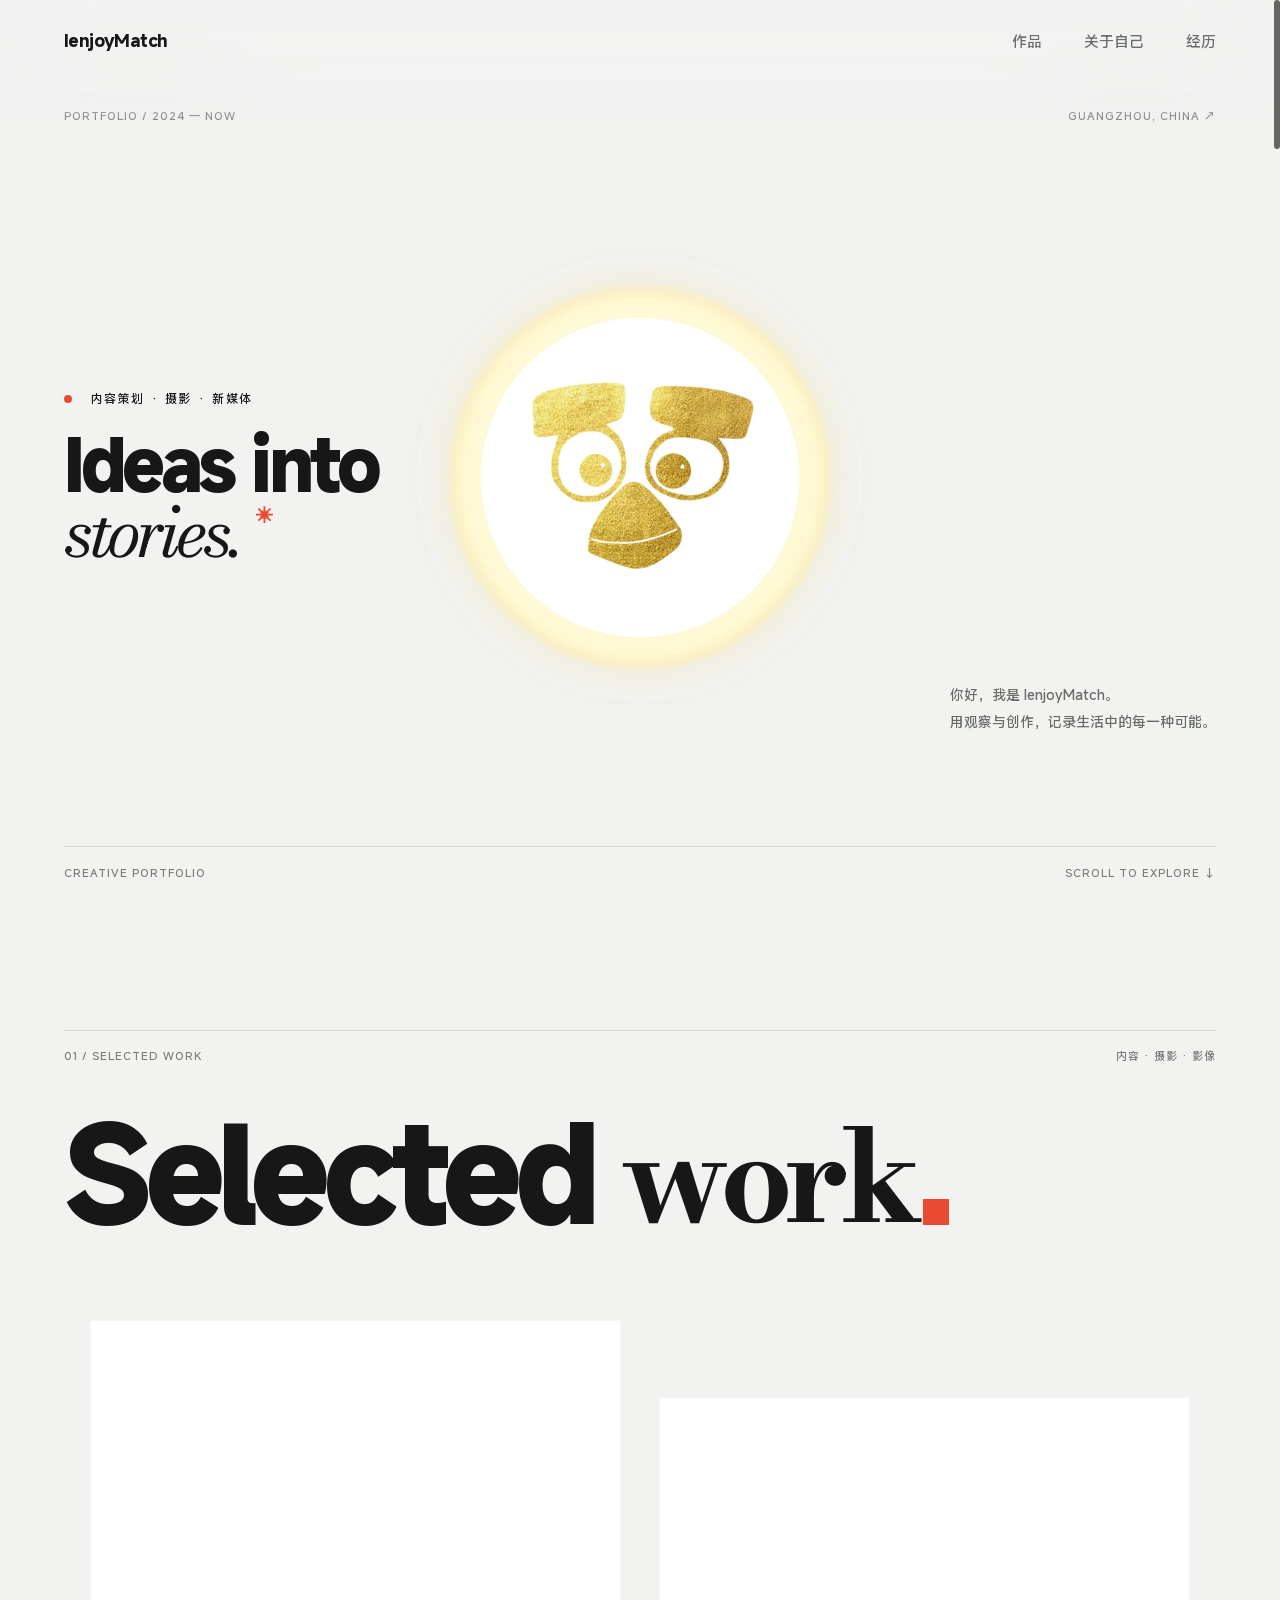
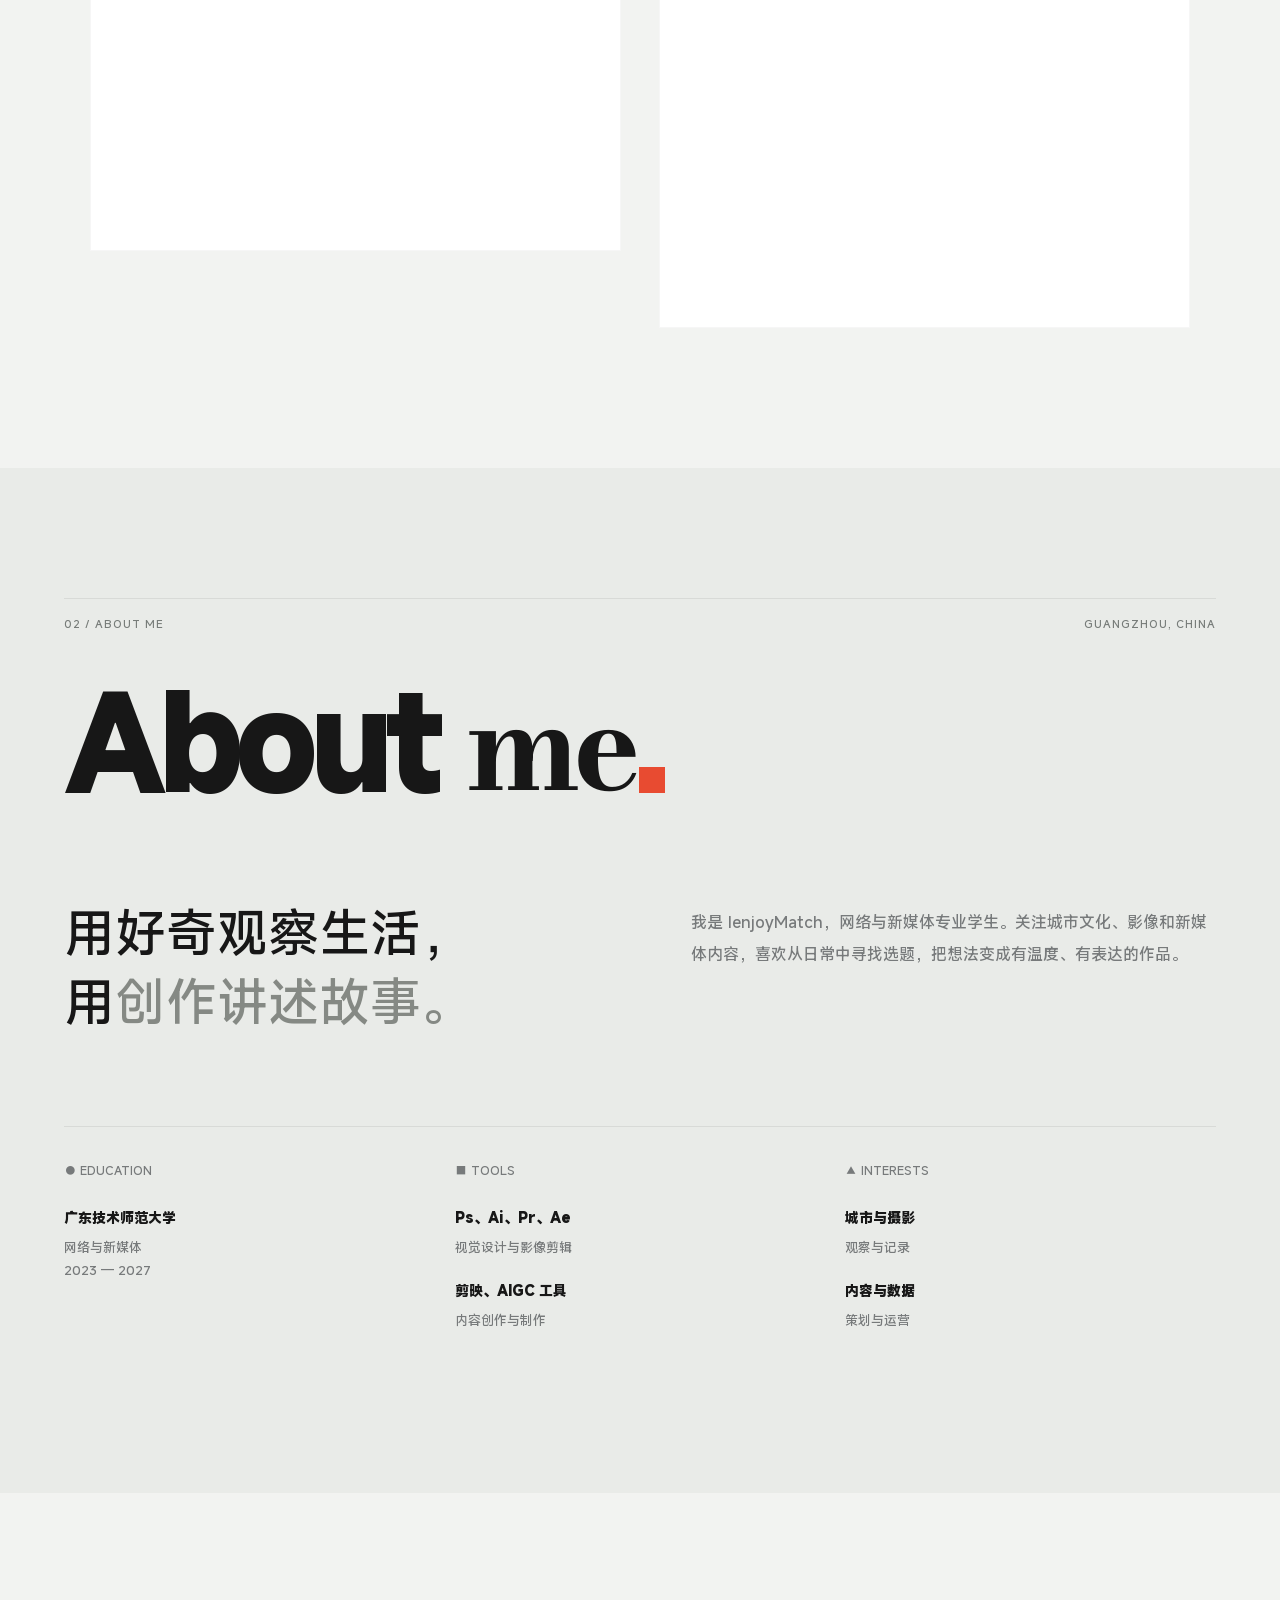
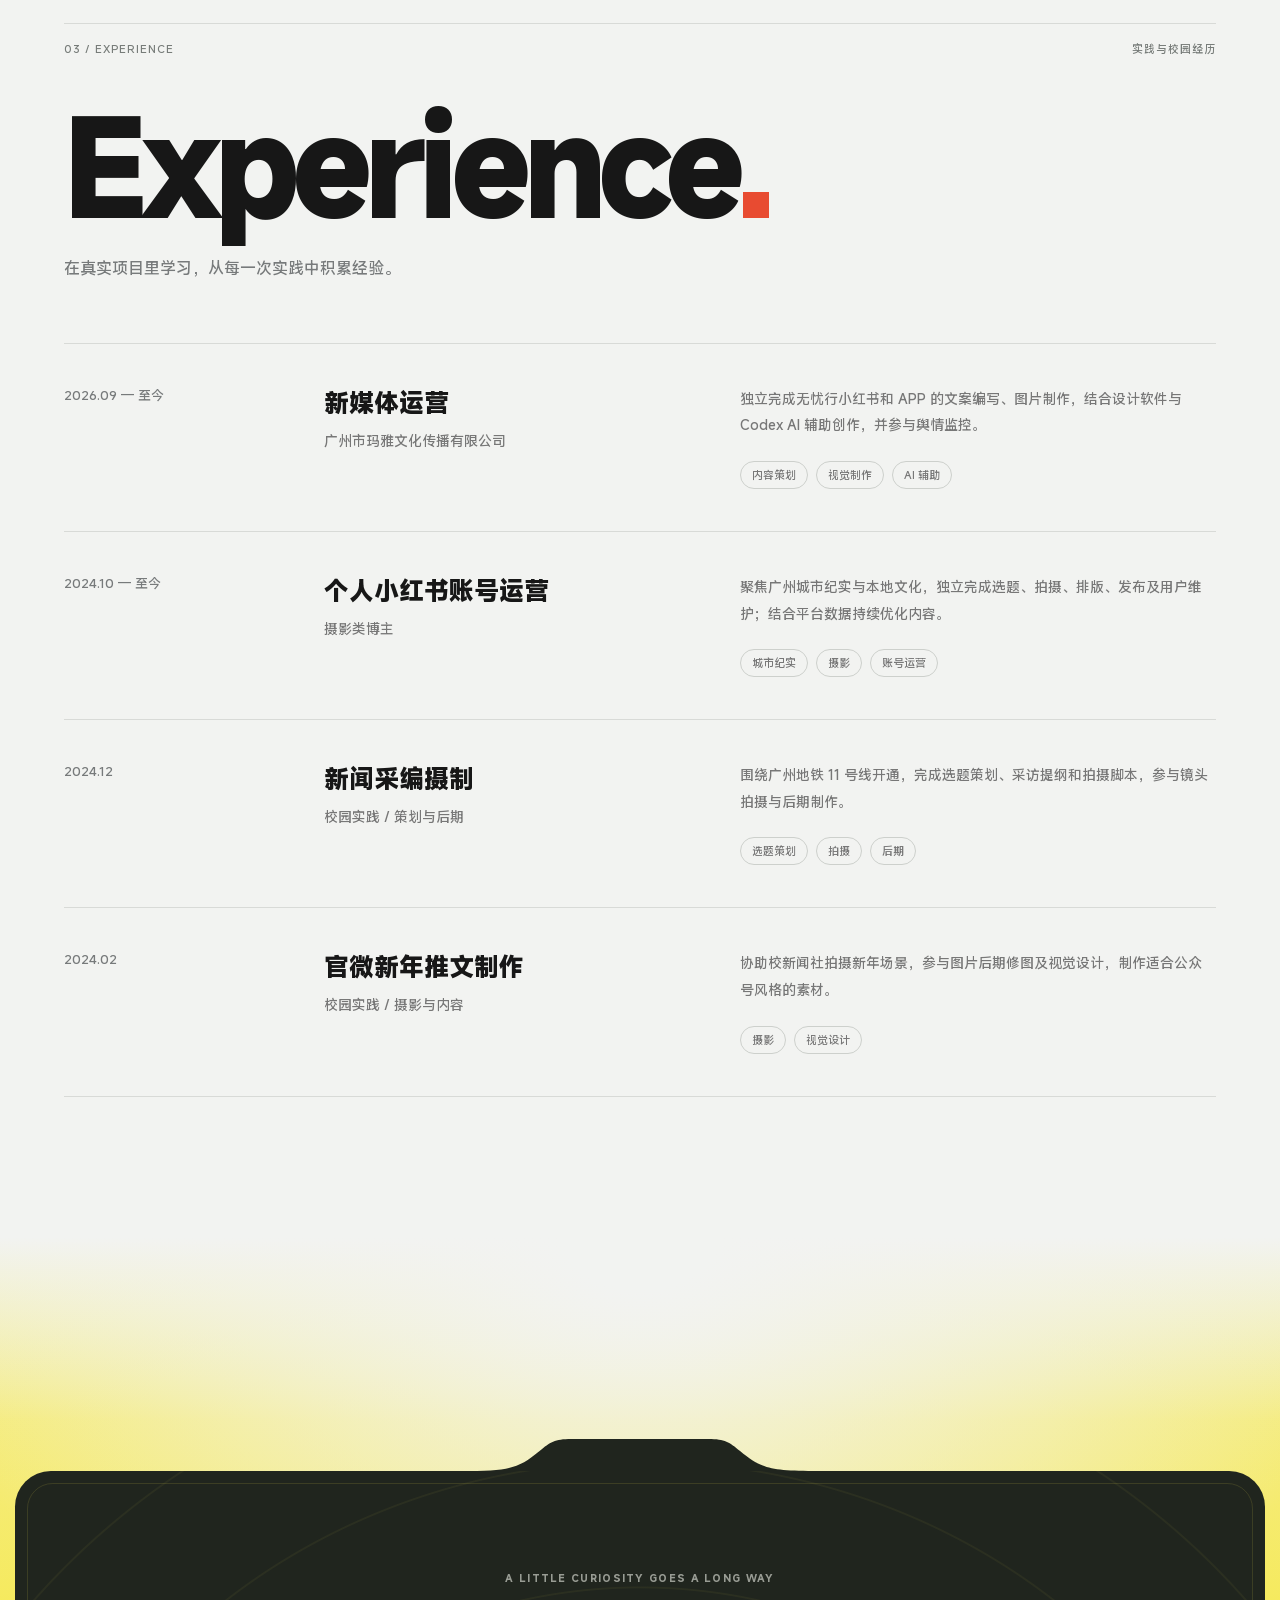
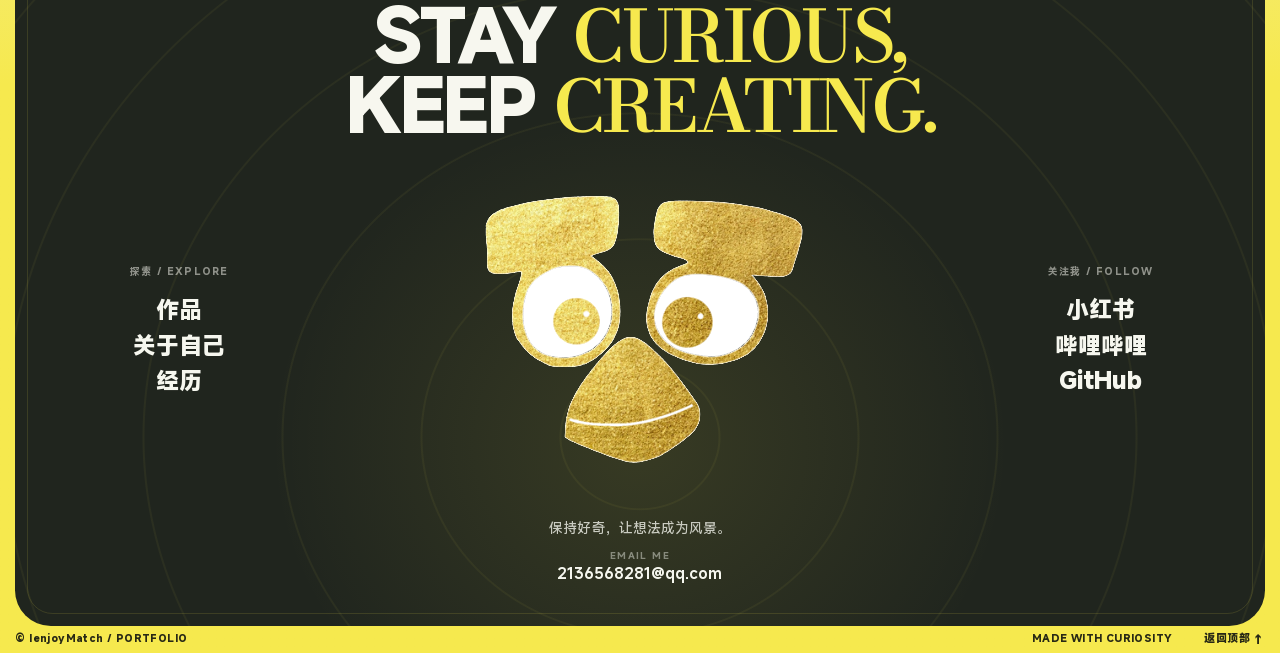
==== commit 55a48086: "Update footer avatar and diffusing glow" ====
--- a/index.html
+++ b/index.html
@@ -1,4 +1,4 @@
-<!doctype html><html lang="zh-CN"><head><meta charset="utf-8"><meta name="viewport" content="width=device-width,initial-scale=1"><meta name="description" content="IenjoyMatch 的个人作品与实践经历"><title>IenjoyMatch的个人小站</title><link rel="icon" type="image/png" href="avatar.png"><link rel="apple-touch-icon" href="avatar.png"><script src="settings.js?v=20261110-menu5"></script><link rel="stylesheet" href="style.css?v=20261113-serifcurve1"><script defer src="nav.js?v=20261110-menu5"></script><script defer src="glass.js?v=20261110-menu5"></script><script defer src="portrait-hdr.js?v=20261112-hero1"></script><script defer src="menu.js?v=20261111-dots1"></script><script defer src="lenis-1.3.26.min.js"></script><script defer src="wheel.js?v=20261112-lenis1"></script><script defer src="scrollbar.js?v=20261112-scrollbar1"></script></head><body id="top">
+<!doctype html><html lang="zh-CN"><head><meta charset="utf-8"><meta name="viewport" content="width=device-width,initial-scale=1"><meta name="description" content="IenjoyMatch 的个人作品与实践经历"><title>IenjoyMatch的个人小站</title><link rel="icon" type="image/png" href="avatar.png"><link rel="apple-touch-icon" href="avatar.png"><script src="settings.js?v=20261110-menu5"></script><link rel="stylesheet" href="style.css?v=20261113-footbird1"><script defer src="nav.js?v=20261110-menu5"></script><script defer src="glass.js?v=20261110-menu5"></script><script defer src="portrait-hdr.js?v=20261112-hero1"></script><script defer src="menu.js?v=20261111-dots1"></script><script defer src="lenis-1.3.26.min.js"></script><script defer src="wheel.js?v=20261112-lenis1"></script><script defer src="scrollbar.js?v=20261112-scrollbar1"></script></head><body id="top">
 <header class="nav"><a class="logo" href="#top" aria-label="IenjoyMatch，返回顶部"><span class="logo-roll" aria-hidden="true"><span class="logo-name"><i style="--i:0">I</i><i style="--i:1">e</i><i style="--i:2">n</i><i style="--i:3">j</i><i style="--i:4">o</i><i style="--i:5">y</i><i style="--i:6">M</i><i style="--i:7">a</i><i style="--i:8">t</i><i style="--i:9">c</i><i style="--i:10">h</i></span><span class="logo-return"><svg class="logo-arrow" style="--i:0" viewBox="0 0 12 14" aria-hidden="true"><path d="M6 13V1.5M1.5 6 6 1.5 10.5 6"/></svg><span><i style="--i:0">回</i><i style="--i:1">到</i><i style="--i:2">顶</i><i style="--i:3">部</i></span></span></span></a><nav aria-label="主导航"><a href="#work">作品</a><a href="#about">关于自己</a><a href="#experience">经历</a></nav></header>
 <main><section class="hero wrap">
   <div class="hero-top"><span>PORTFOLIO / 2024 — NOW</span><span>GUANGZHOU, CHINA ↗</span></div>
@@ -30,7 +30,16 @@
       <div class="footer-center">
         <p class="footer-eyebrow">A LITTLE CURIOSITY GOES A LONG WAY</p>
         <h2 id="footer-title" class="footer-quote">STAY <em>CURIOUS,</em><br>KEEP <em>CREATING.</em></h2>
-        <div class="portrait footer-avatar"><span class="portrait-glass" aria-hidden="true"></span><span class="portrait-ring" aria-hidden="true"></span><div class="portrait-inner"><picture class="portrait-picture"><source srcset="avatar-display.webp" type="image/webp"><img src="avatar.png" width="1080" height="1080" loading="lazy" decoding="async" alt="IenjoyMatch 的金色鸟头像"></picture></div></div>
+        <div class="footer-avatar" role="img" aria-label="IenjoyMatch 的金色鸟头像">
+          <svg class="footer-bird" viewBox="100 150 880 780" preserveAspectRatio="xMidYMid meet" aria-hidden="true">
+            <defs>
+              <filter id="footer-bird-cutout" x="0%" y="0%" width="100%" height="100%" color-interpolation-filters="sRGB"><feColorMatrix type="matrix" values="1 0 0 0 0  0 1 0 0 0  0 0 1 0 0  0 0 -8 7.7 0"/></filter>
+              <mask id="footer-bird-details" maskUnits="userSpaceOnUse" x="0" y="0" width="1080" height="1080"><circle cx="413" cy="498" r="10" fill="white"/><circle cx="684" cy="503" r="10" fill="white"/><path d="M376 749 Q510 788 665 714" stroke="white" stroke-width="14" stroke-linecap="round" fill="none"/></mask>
+              <g id="footer-bird-art"><path d="M365 385L342 389L332 393L324 397L316 401L309 405L303 409L298 413L293 417L289 421L286 425L283 429L280 433L277 437L275 441L274 445L272 449L271 453L270 457L269 461L268 465L267 469L266 473L266 477L265 481L265 485L265 489L264 493L264 497L264 501L264 505L264 509L265 513L265 517L265 521L266 525L267 529L268 533L269 537L270 541L272 545L273 549L275 553L277 557L279 561L281 565L284 569L287 573L291 577L296 581L301 585L307 589L315 593L328 597L347 600L374 600L390 597L403 593L412 589L420 585L427 581L432 577L437 573L442 569L446 565L449 561L452 557L455 553L457 549L460 545L462 541L464 537L465 533L467 529L468 525L470 521L471 517L471 513L472 509L472 505L473 501L473 497L473 493L473 489L473 485L473 481L472 477L472 473L471 469L470 465L470 461L468 457L467 453L466 449L464 445L462 441L460 437L458 433L455 429L453 425L450 421L446 417L443 413L439 409L434 405L429 401L424 397L417 393L408 389L392 385Z" fill="white" stroke="white" stroke-width="2" stroke-linejoin="round"/><path d="M664 405L643 409L633 413L626 417L620 421L615 425L611 429L607 433L603 437L600 441L597 445L594 449L591 453L589 457L587 461L585 465L583 469L582 473L580 477L579 481L578 485L577 489L576 493L576 497L576 501L576 505L576 509L576 513L577 517L578 521L579 525L580 529L582 533L584 537L586 541L588 545L591 549L594 553L597 557L601 561L605 565L610 569L616 573L622 577L630 581L639 585L651 589L668 593L693 597L704 598L717 598L727 597L744 593L755 589L764 585L771 581L777 577L782 573L787 569L792 565L795 561L799 557L801 553L804 549L806 545L808 541L810 537L812 533L814 529L815 525L816 521L817 517L818 513L819 509L820 505L820 501L820 497L821 493L820 489L820 485L819 481L818 477L817 473L816 469L815 465L813 461L811 457L808 453L805 449L802 445L799 441L795 437L790 433L785 429L778 425L770 421L759 417L745 413L726 409L692 405Z" fill="white" stroke="white" stroke-width="2" stroke-linejoin="round"/><image href="avatar.png" width="1080" height="1080" filter="url(#footer-bird-cutout)"/><image href="avatar.png" width="1080" height="1080" mask="url(#footer-bird-details)"/></g>
+            </defs>
+            <use href="#footer-bird-art"/>
+          </svg>
+        </div>
         <p class="footer-message">保持好奇，让想法成为风景。</p>
         <p class="footer-mail-label">EMAIL ME</p>
         <a class="footer-link footer-mail" href="mailto:2136568281@qq.com" aria-label="2136568281@qq.com"><span class="footer-roll" aria-hidden="true"><span class="footer-roll-current"><i style="--i:0">2</i><i style="--i:1">1</i><i style="--i:2">3</i><i style="--i:3">6</i><i style="--i:4">5</i><i style="--i:5">6</i><i style="--i:6">8</i><i style="--i:7">2</i><i style="--i:8">8</i><i style="--i:9">1</i><i style="--i:10">@</i><i style="--i:11">q</i><i style="--i:12">q</i><i style="--i:13">.</i><i style="--i:14">c</i><i style="--i:15">o</i><i style="--i:16">m</i></span><span class="footer-roll-next"><i style="--i:0">2</i><i style="--i:1">1</i><i style="--i:2">3</i><i style="--i:3">6</i><i style="--i:4">5</i><i style="--i:5">6</i><i style="--i:6">8</i><i style="--i:7">2</i><i style="--i:8">8</i><i style="--i:9">1</i><i style="--i:10">@</i><i style="--i:11">q</i><i style="--i:12">q</i><i style="--i:13">.</i><i style="--i:14">c</i><i style="--i:15">o</i><i style="--i:16">m</i></span></span></a>
--- a/style.css
+++ b/style.css
@@ -224,9 +224,12 @@
 .footer-eyebrow{margin:0;color:rgba(245,246,238,.57);font-size:10px;font-weight:600;letter-spacing:.13em}
 .site-footer .footer-quote{position:relative;z-index:1;margin:18px 0 0;color:#f7f7ef;font-size:clamp(40px,5.6vw,86px);font-weight:750;letter-spacing:-.05em;line-height:.96;white-space:nowrap}
 .site-footer .footer-quote em{font-family:'Bodoni Moda',Georgia,serif;font-style:normal;font-weight:600;color:var(--footer-gold);letter-spacing:-.05em}
-.footer-avatar{--portrait-inset:clamp(18px,1.7vw,25px);position:relative;z-index:2;flex:0 0 auto;width:clamp(220px,23vw,320px);height:clamp(220px,23vw,320px);aspect-ratio:1;margin:-26px auto 0;padding:var(--portrait-inset);border-radius:50%;background:transparent;box-shadow:0 20px 45px rgba(0,0,0,.24),0 0 45px rgba(246,233,78,.1)}
-.footer-avatar picture,.footer-avatar img{display:block;width:100%;height:100%;border-radius:50%}
-.footer-avatar img{object-fit:cover}
+.footer-avatar{position:relative;z-index:2;flex:0 0 auto;width:clamp(220px,23vw,320px);height:clamp(220px,23vw,320px);aspect-ratio:1;margin:-26px auto 0;overflow:visible}
+.footer-avatar::before,.footer-avatar::after{content:"";position:absolute;inset:-18%;z-index:-1;border-radius:50%;pointer-events:none;background:radial-gradient(circle,rgba(255,231,107,.34) 0%,rgba(249,226,105,.20) 25%,rgba(246,233,120,.075) 48%,transparent 72%);opacity:0;animation:footer-glow-diffuse 6s ease-out infinite}
+.footer-avatar::after{animation-delay:-3s}
+@keyframes footer-glow-diffuse{0%{opacity:0;transform:scale(.65)}22%{opacity:.95}70%{opacity:.35}100%{opacity:0;transform:scale(1.45)}}
+@media(prefers-reduced-motion:reduce){.footer-avatar::before,.footer-avatar::after{animation:none;opacity:.35;transform:none}}
+.footer-bird{display:block;width:100%;height:100%;overflow:visible;pointer-events:none}
 .footer-message{margin:36px 0 0;color:rgba(245,246,238,.78);font-size:14px;line-height:1.5}
 .footer-mail-label{margin:17px 0 2px;color:rgba(245,246,238,.45);font-size:9px;font-weight:600;letter-spacing:.15em}
 .footer-side{grid-row:1;align-self:center;justify-self:stretch;display:flex;flex-direction:column;align-items:center;text-align:center;gap:5px;min-width:0}
@@ -258,7 +261,7 @@
   .footer-center{grid-column:1/-1;grid-row:2;padding:2px 0 0}
   .footer-eyebrow{font-size:9px}
   .site-footer .footer-quote{font-size:clamp(32px,9.2vw,57px);margin-top:14px}
-  .footer-avatar{--portrait-inset:16px;width:min(64vw,260px);height:min(64vw,260px);margin-top:16px;padding:var(--portrait-inset)}
+  .footer-avatar{width:min(64vw,260px);height:min(64vw,260px);margin-top:20px}
   .footer-message{font-size:13px;margin-top:20px}
   .footer-mail-label{margin-top:13px}
   .footer-side{grid-row:1;align-self:start;gap:4px}
@@ -305,9 +308,9 @@
   .footer-center{display:contents}
   .footer-eyebrow,.site-footer .footer-quote,.footer-avatar,.footer-message,.footer-mail-label,.footer-mail{grid-column:2;justify-self:center;text-align:center}
   .footer-eyebrow{grid-row:2}
-  .site-footer .footer-quote{grid-row:3;margin:16px 0 -26px}
+  .site-footer .footer-quote{grid-row:3;margin:16px 0 5px}
   .footer-avatar{grid-row:4;width:clamp(240px,min(29vw,42svh),460px);height:clamp(240px,min(29vw,42svh),460px);margin:0 auto}
-  .footer-message{grid-row:5;margin:20px 0 0}
+  .footer-message{grid-row:5;margin:0}
   .footer-mail-label{grid-row:6;margin:12px 0 2px}
   .footer-mail{grid-row:7}
   .footer-side{grid-row:4;align-self:center}
@@ -320,7 +323,7 @@
   .footer-side{gap:3px}
   .footer-label{margin-bottom:5px}
   .site-footer .footer-quote{font-size:30px;margin-top:10px}
-  .footer-avatar{width:min(56vw,180px);height:min(56vw,180px);margin-top:10px}
+  .footer-avatar{width:min(56vw,180px);height:min(56vw,180px);margin-top:14px}
   .footer-message{margin-top:12px}
   .footer-mail-label{margin-top:8px}
 }
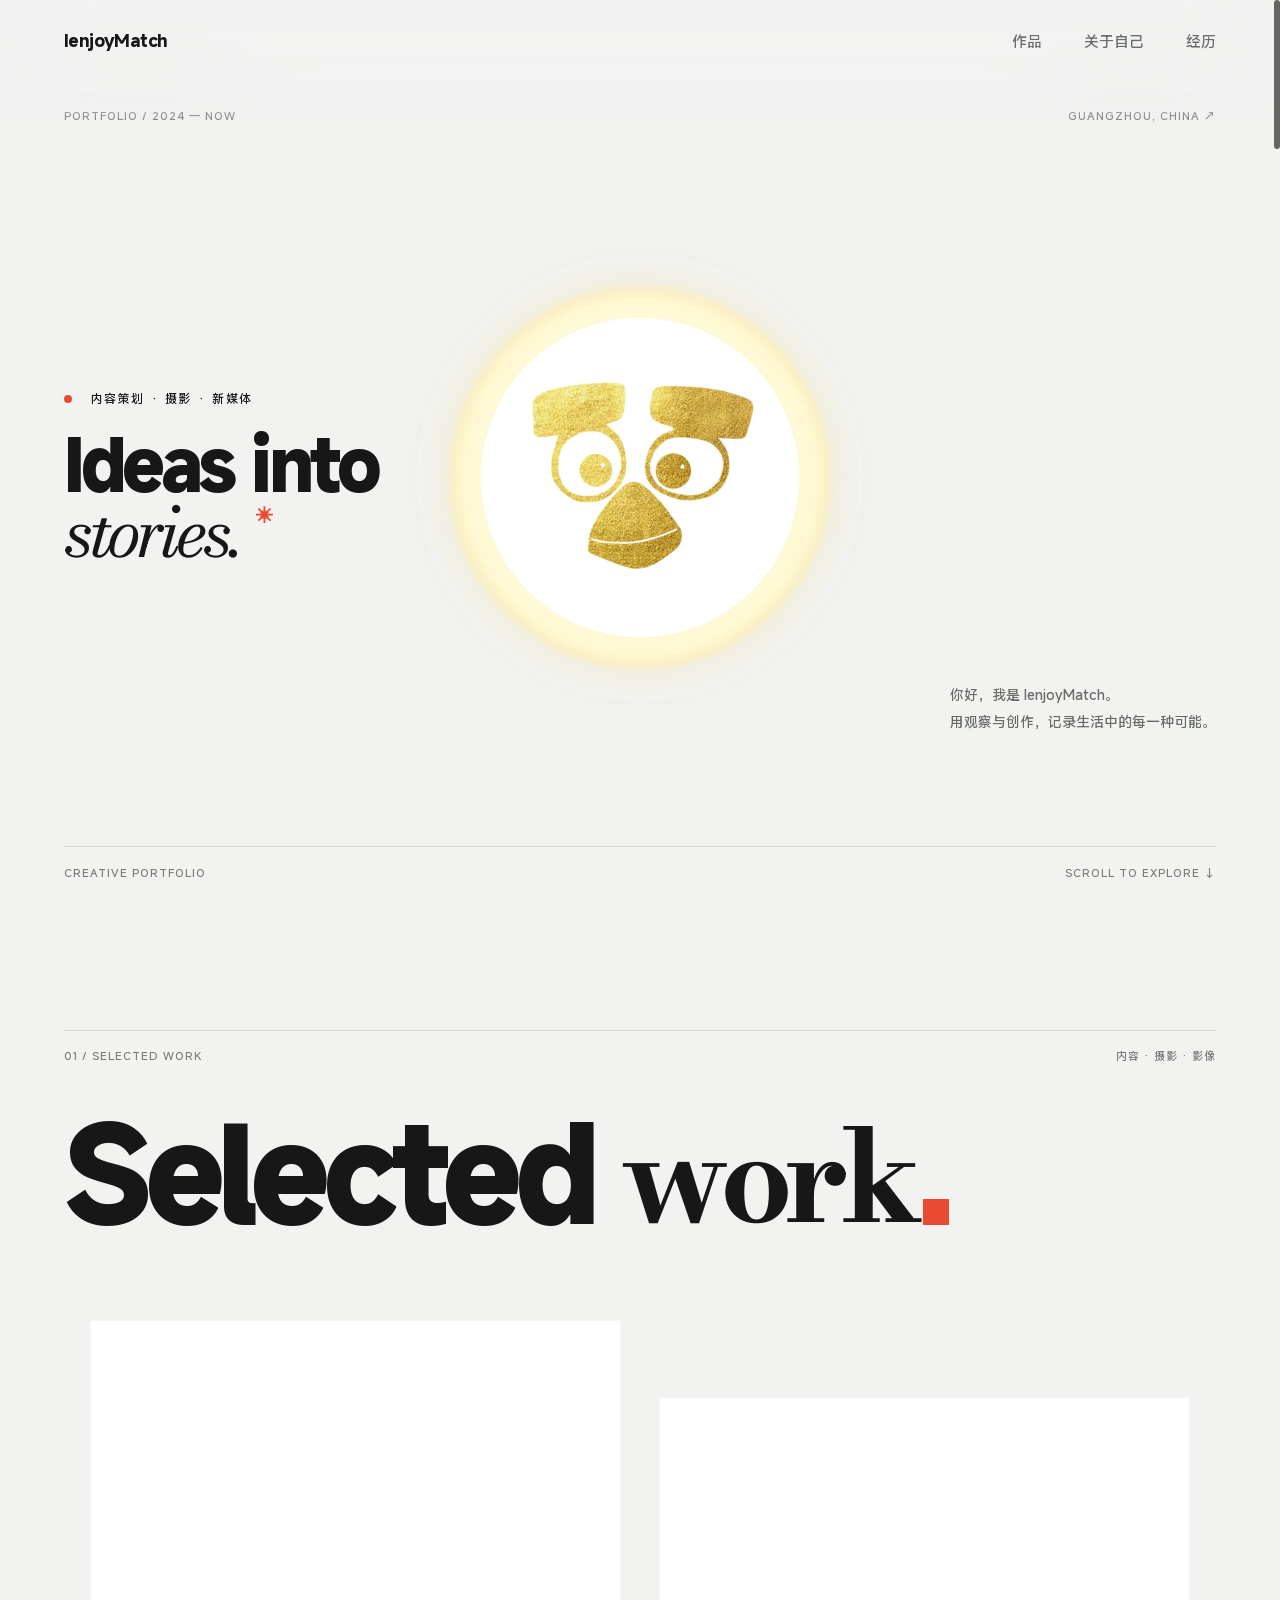
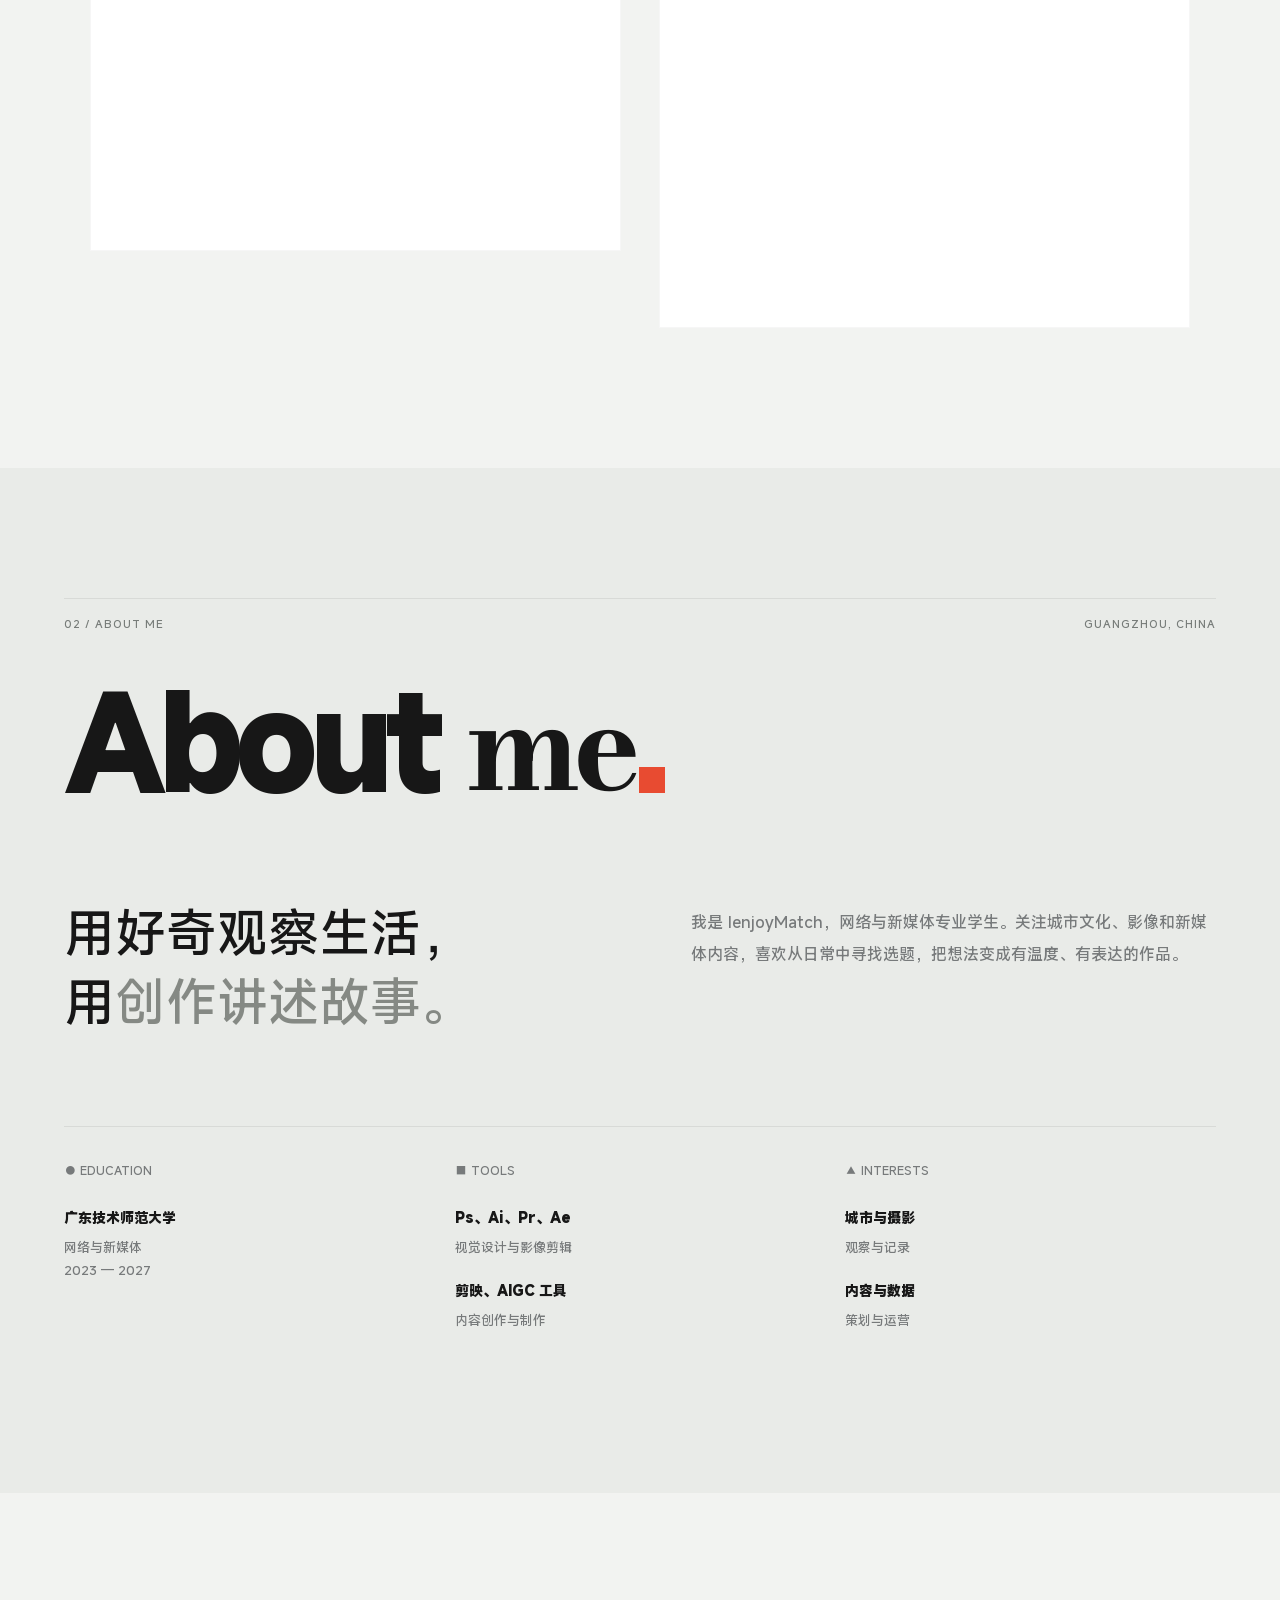
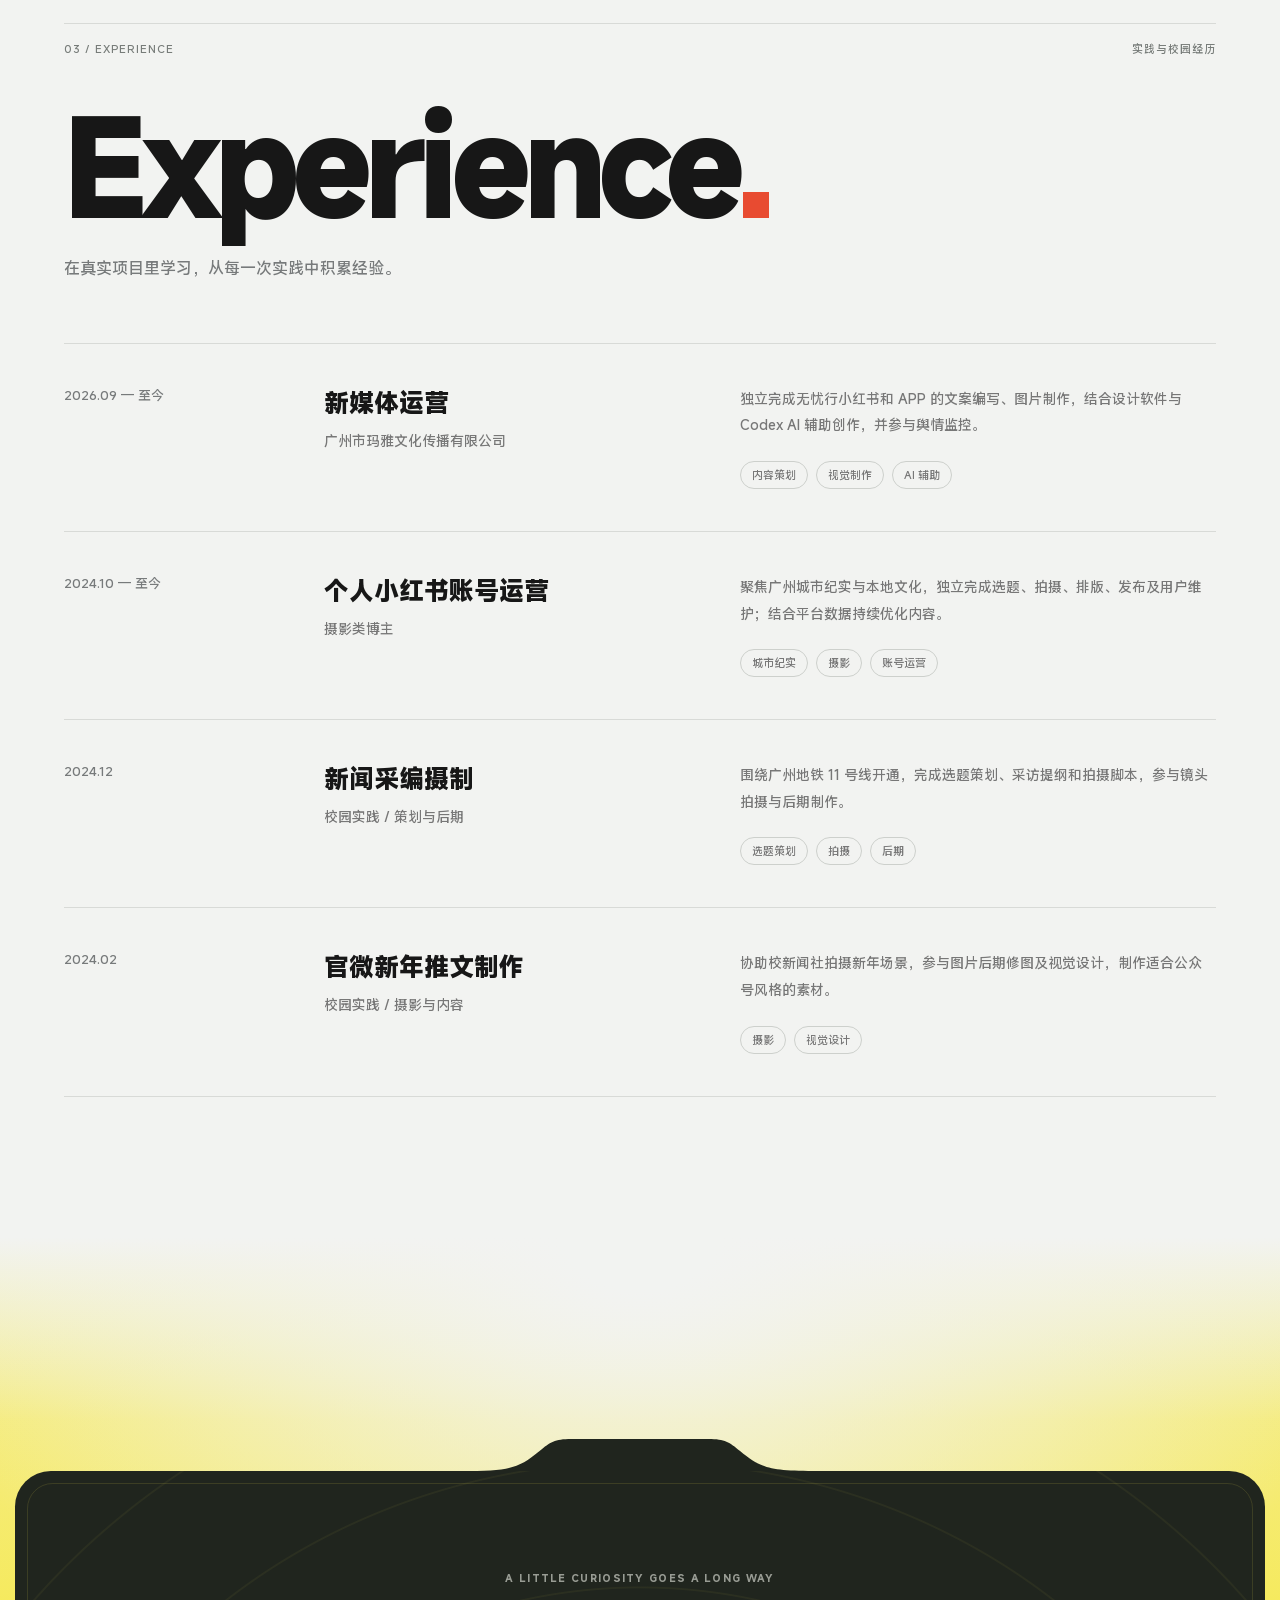
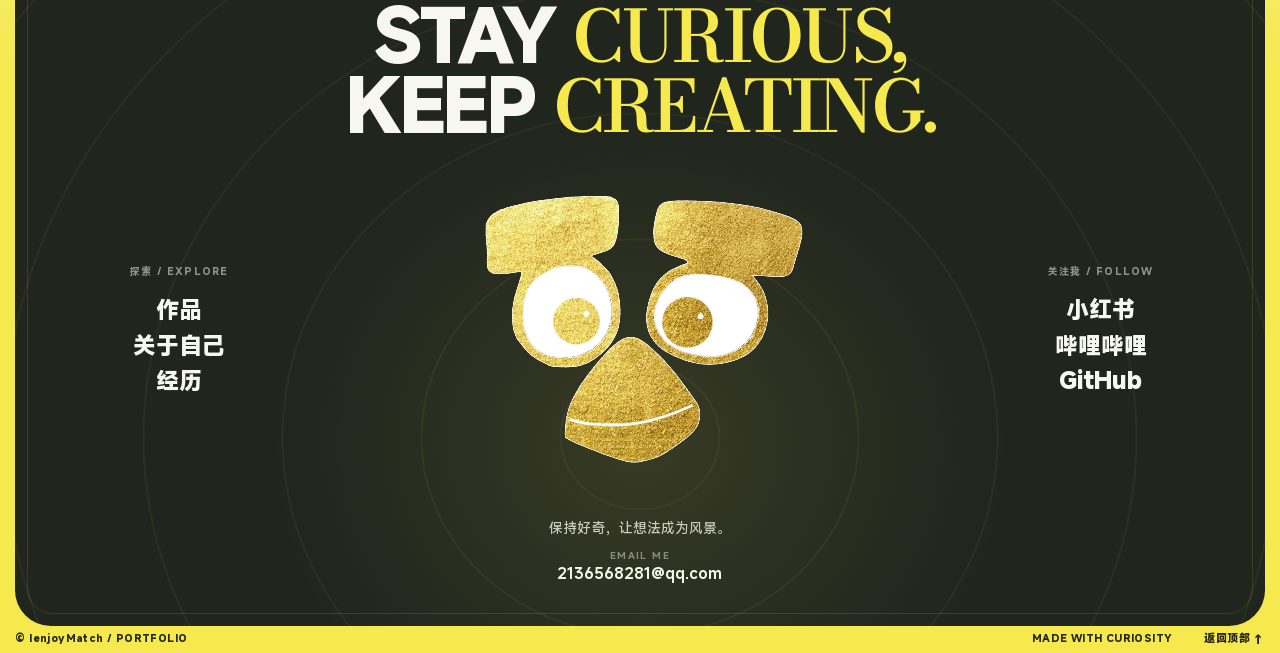
==== commit da576ff8: "Speed up footer portrait loading" ====
--- a/index.html
+++ b/index.html
@@ -1,4 +1,4 @@
-<!doctype html><html lang="zh-CN"><head><meta charset="utf-8"><meta name="viewport" content="width=device-width,initial-scale=1"><meta name="description" content="IenjoyMatch 的个人作品与实践经历"><title>IenjoyMatch的个人小站</title><link rel="icon" type="image/png" href="avatar.png"><link rel="apple-touch-icon" href="avatar.png"><script src="settings.js?v=20261110-menu5"></script><link rel="stylesheet" href="style.css?v=20261113-footbird1"><script defer src="nav.js?v=20261110-menu5"></script><script defer src="glass.js?v=20261110-menu5"></script><script defer src="portrait-hdr.js?v=20261112-hero1"></script><script defer src="menu.js?v=20261111-dots1"></script><script defer src="lenis-1.3.26.min.js"></script><script defer src="wheel.js?v=20261112-lenis1"></script><script defer src="scrollbar.js?v=20261112-scrollbar1"></script></head><body id="top">
+<!doctype html><html lang="zh-CN"><head><meta charset="utf-8"><meta name="viewport" content="width=device-width,initial-scale=1"><meta name="description" content="IenjoyMatch 的个人作品与实践经历"><title>IenjoyMatch的个人小站</title><link rel="icon" type="image/png" href="avatar.png"><link rel="apple-touch-icon" href="avatar.png"><link rel="preload" as="image" type="image/webp" href="avatar-display.webp" fetchpriority="high"><script src="settings.js?v=20261113-avatarfast1"></script><link rel="stylesheet" href="style.css?v=20261113-avatarfast1"><script defer src="nav.js?v=20261110-menu5"></script><script defer src="glass.js?v=20261110-menu5"></script><script defer src="portrait-hdr.js?v=20261112-hero1"></script><script defer src="menu.js?v=20261111-dots1"></script><script defer src="lenis-1.3.26.min.js"></script><script defer src="wheel.js?v=20261112-lenis1"></script><script defer src="scrollbar.js?v=20261112-scrollbar1"></script></head><body id="top">
 <header class="nav"><a class="logo" href="#top" aria-label="IenjoyMatch，返回顶部"><span class="logo-roll" aria-hidden="true"><span class="logo-name"><i style="--i:0">I</i><i style="--i:1">e</i><i style="--i:2">n</i><i style="--i:3">j</i><i style="--i:4">o</i><i style="--i:5">y</i><i style="--i:6">M</i><i style="--i:7">a</i><i style="--i:8">t</i><i style="--i:9">c</i><i style="--i:10">h</i></span><span class="logo-return"><svg class="logo-arrow" style="--i:0" viewBox="0 0 12 14" aria-hidden="true"><path d="M6 13V1.5M1.5 6 6 1.5 10.5 6"/></svg><span><i style="--i:0">回</i><i style="--i:1">到</i><i style="--i:2">顶</i><i style="--i:3">部</i></span></span></span></a><nav aria-label="主导航"><a href="#work">作品</a><a href="#about">关于自己</a><a href="#experience">经历</a></nav></header>
 <main><section class="hero wrap">
   <div class="hero-top"><span>PORTFOLIO / 2024 — NOW</span><span>GUANGZHOU, CHINA ↗</span></div>
@@ -35,7 +35,7 @@
             <defs>
               <filter id="footer-bird-cutout" x="0%" y="0%" width="100%" height="100%" color-interpolation-filters="sRGB"><feColorMatrix type="matrix" values="1 0 0 0 0  0 1 0 0 0  0 0 1 0 0  0 0 -8 7.7 0"/></filter>
               <mask id="footer-bird-details" maskUnits="userSpaceOnUse" x="0" y="0" width="1080" height="1080"><circle cx="413" cy="498" r="10" fill="white"/><circle cx="684" cy="503" r="10" fill="white"/><path d="M376 749 Q510 788 665 714" stroke="white" stroke-width="14" stroke-linecap="round" fill="none"/></mask>
-              <g id="footer-bird-art"><path d="M365 385L342 389L332 393L324 397L316 401L309 405L303 409L298 413L293 417L289 421L286 425L283 429L280 433L277 437L275 441L274 445L272 449L271 453L270 457L269 461L268 465L267 469L266 473L266 477L265 481L265 485L265 489L264 493L264 497L264 501L264 505L264 509L265 513L265 517L265 521L266 525L267 529L268 533L269 537L270 541L272 545L273 549L275 553L277 557L279 561L281 565L284 569L287 573L291 577L296 581L301 585L307 589L315 593L328 597L347 600L374 600L390 597L403 593L412 589L420 585L427 581L432 577L437 573L442 569L446 565L449 561L452 557L455 553L457 549L460 545L462 541L464 537L465 533L467 529L468 525L470 521L471 517L471 513L472 509L472 505L473 501L473 497L473 493L473 489L473 485L473 481L472 477L472 473L471 469L470 465L470 461L468 457L467 453L466 449L464 445L462 441L460 437L458 433L455 429L453 425L450 421L446 417L443 413L439 409L434 405L429 401L424 397L417 393L408 389L392 385Z" fill="white" stroke="white" stroke-width="2" stroke-linejoin="round"/><path d="M664 405L643 409L633 413L626 417L620 421L615 425L611 429L607 433L603 437L600 441L597 445L594 449L591 453L589 457L587 461L585 465L583 469L582 473L580 477L579 481L578 485L577 489L576 493L576 497L576 501L576 505L576 509L576 513L577 517L578 521L579 525L580 529L582 533L584 537L586 541L588 545L591 549L594 553L597 557L601 561L605 565L610 569L616 573L622 577L630 581L639 585L651 589L668 593L693 597L704 598L717 598L727 597L744 593L755 589L764 585L771 581L777 577L782 573L787 569L792 565L795 561L799 557L801 553L804 549L806 545L808 541L810 537L812 533L814 529L815 525L816 521L817 517L818 513L819 509L820 505L820 501L820 497L821 493L820 489L820 485L819 481L818 477L817 473L816 469L815 465L813 461L811 457L808 453L805 449L802 445L799 441L795 437L790 433L785 429L778 425L770 421L759 417L745 413L726 409L692 405Z" fill="white" stroke="white" stroke-width="2" stroke-linejoin="round"/><image href="avatar.png" width="1080" height="1080" filter="url(#footer-bird-cutout)"/><image href="avatar.png" width="1080" height="1080" mask="url(#footer-bird-details)"/></g>
+              <g id="footer-bird-art"><path d="M365 385L342 389L332 393L324 397L316 401L309 405L303 409L298 413L293 417L289 421L286 425L283 429L280 433L277 437L275 441L274 445L272 449L271 453L270 457L269 461L268 465L267 469L266 473L266 477L265 481L265 485L265 489L264 493L264 497L264 501L264 505L264 509L265 513L265 517L265 521L266 525L267 529L268 533L269 537L270 541L272 545L273 549L275 553L277 557L279 561L281 565L284 569L287 573L291 577L296 581L301 585L307 589L315 593L328 597L347 600L374 600L390 597L403 593L412 589L420 585L427 581L432 577L437 573L442 569L446 565L449 561L452 557L455 553L457 549L460 545L462 541L464 537L465 533L467 529L468 525L470 521L471 517L471 513L472 509L472 505L473 501L473 497L473 493L473 489L473 485L473 481L472 477L472 473L471 469L470 465L470 461L468 457L467 453L466 449L464 445L462 441L460 437L458 433L455 429L453 425L450 421L446 417L443 413L439 409L434 405L429 401L424 397L417 393L408 389L392 385Z" fill="white" stroke="white" stroke-width="2" stroke-linejoin="round"/><path d="M664 405L643 409L633 413L626 417L620 421L615 425L611 429L607 433L603 437L600 441L597 445L594 449L591 453L589 457L587 461L585 465L583 469L582 473L580 477L579 481L578 485L577 489L576 493L576 497L576 501L576 505L576 509L576 513L577 517L578 521L579 525L580 529L582 533L584 537L586 541L588 545L591 549L594 553L597 557L601 561L605 565L610 569L616 573L622 577L630 581L639 585L651 589L668 593L693 597L704 598L717 598L727 597L744 593L755 589L764 585L771 581L777 577L782 573L787 569L792 565L795 561L799 557L801 553L804 549L806 545L808 541L810 537L812 533L814 529L815 525L816 521L817 517L818 513L819 509L820 505L820 501L820 497L821 493L820 489L820 485L819 481L818 477L817 473L816 469L815 465L813 461L811 457L808 453L805 449L802 445L799 441L795 437L790 433L785 429L778 425L770 421L759 417L745 413L726 409L692 405Z" fill="white" stroke="white" stroke-width="2" stroke-linejoin="round"/><image href="avatar-display.webp" width="1080" height="1080" filter="url(#footer-bird-cutout)"/><image href="avatar-display.webp" width="1080" height="1080" mask="url(#footer-bird-details)"/></g>
             </defs>
             <use href="#footer-bird-art"/>
           </svg>
--- a/style.css
+++ b/style.css
@@ -230,6 +230,7 @@
 @keyframes footer-glow-diffuse{0%{opacity:0;transform:scale(.65)}22%{opacity:.95}70%{opacity:.35}100%{opacity:0;transform:scale(1.45)}}
 @media(prefers-reduced-motion:reduce){.footer-avatar::before,.footer-avatar::after{animation:none;opacity:.35;transform:none}}
 .footer-bird{display:block;width:100%;height:100%;overflow:visible;pointer-events:none}
+html.footer-bird-loading .footer-bird{visibility:hidden}
 .footer-message{margin:36px 0 0;color:rgba(245,246,238,.78);font-size:14px;line-height:1.5}
 .footer-mail-label{margin:17px 0 2px;color:rgba(245,246,238,.45);font-size:9px;font-weight:600;letter-spacing:.15em}
 .footer-side{grid-row:1;align-self:center;justify-self:stretch;display:flex;flex-direction:column;align-items:center;text-align:center;gap:5px;min-width:0}
